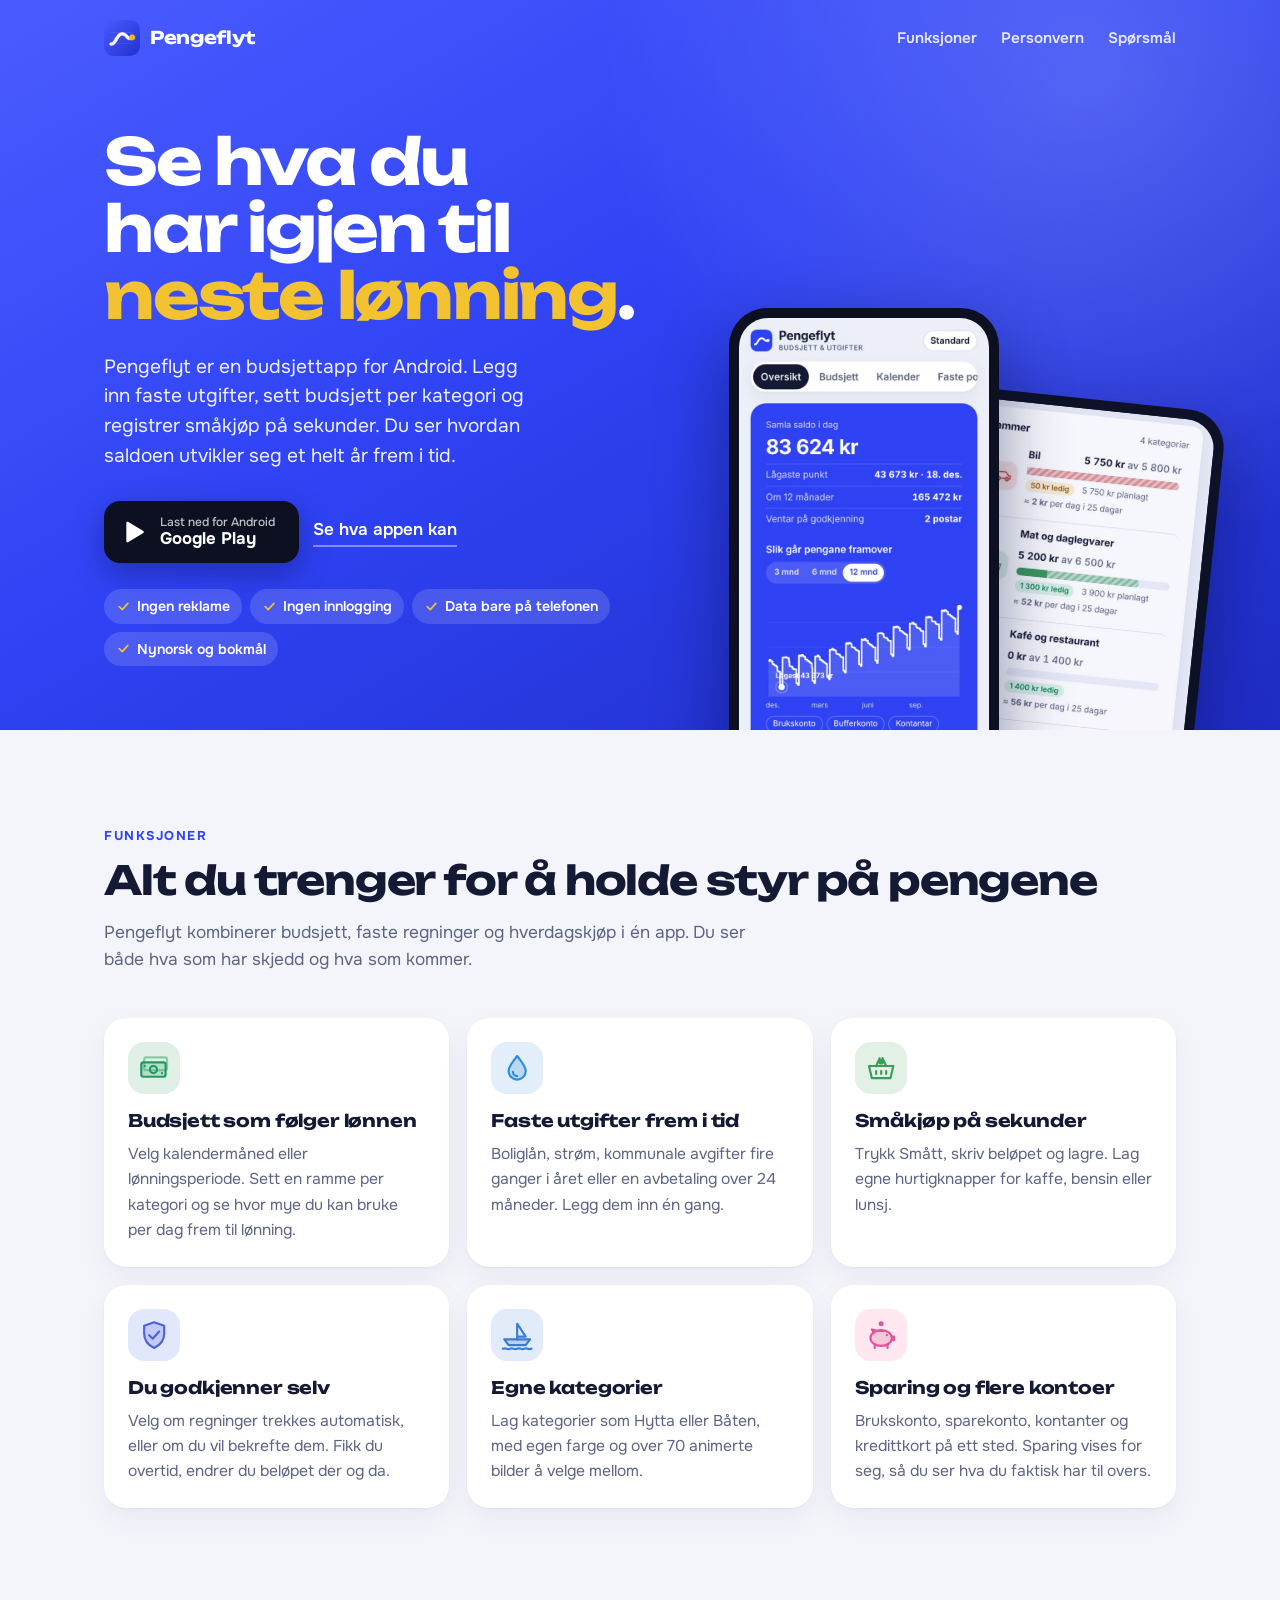
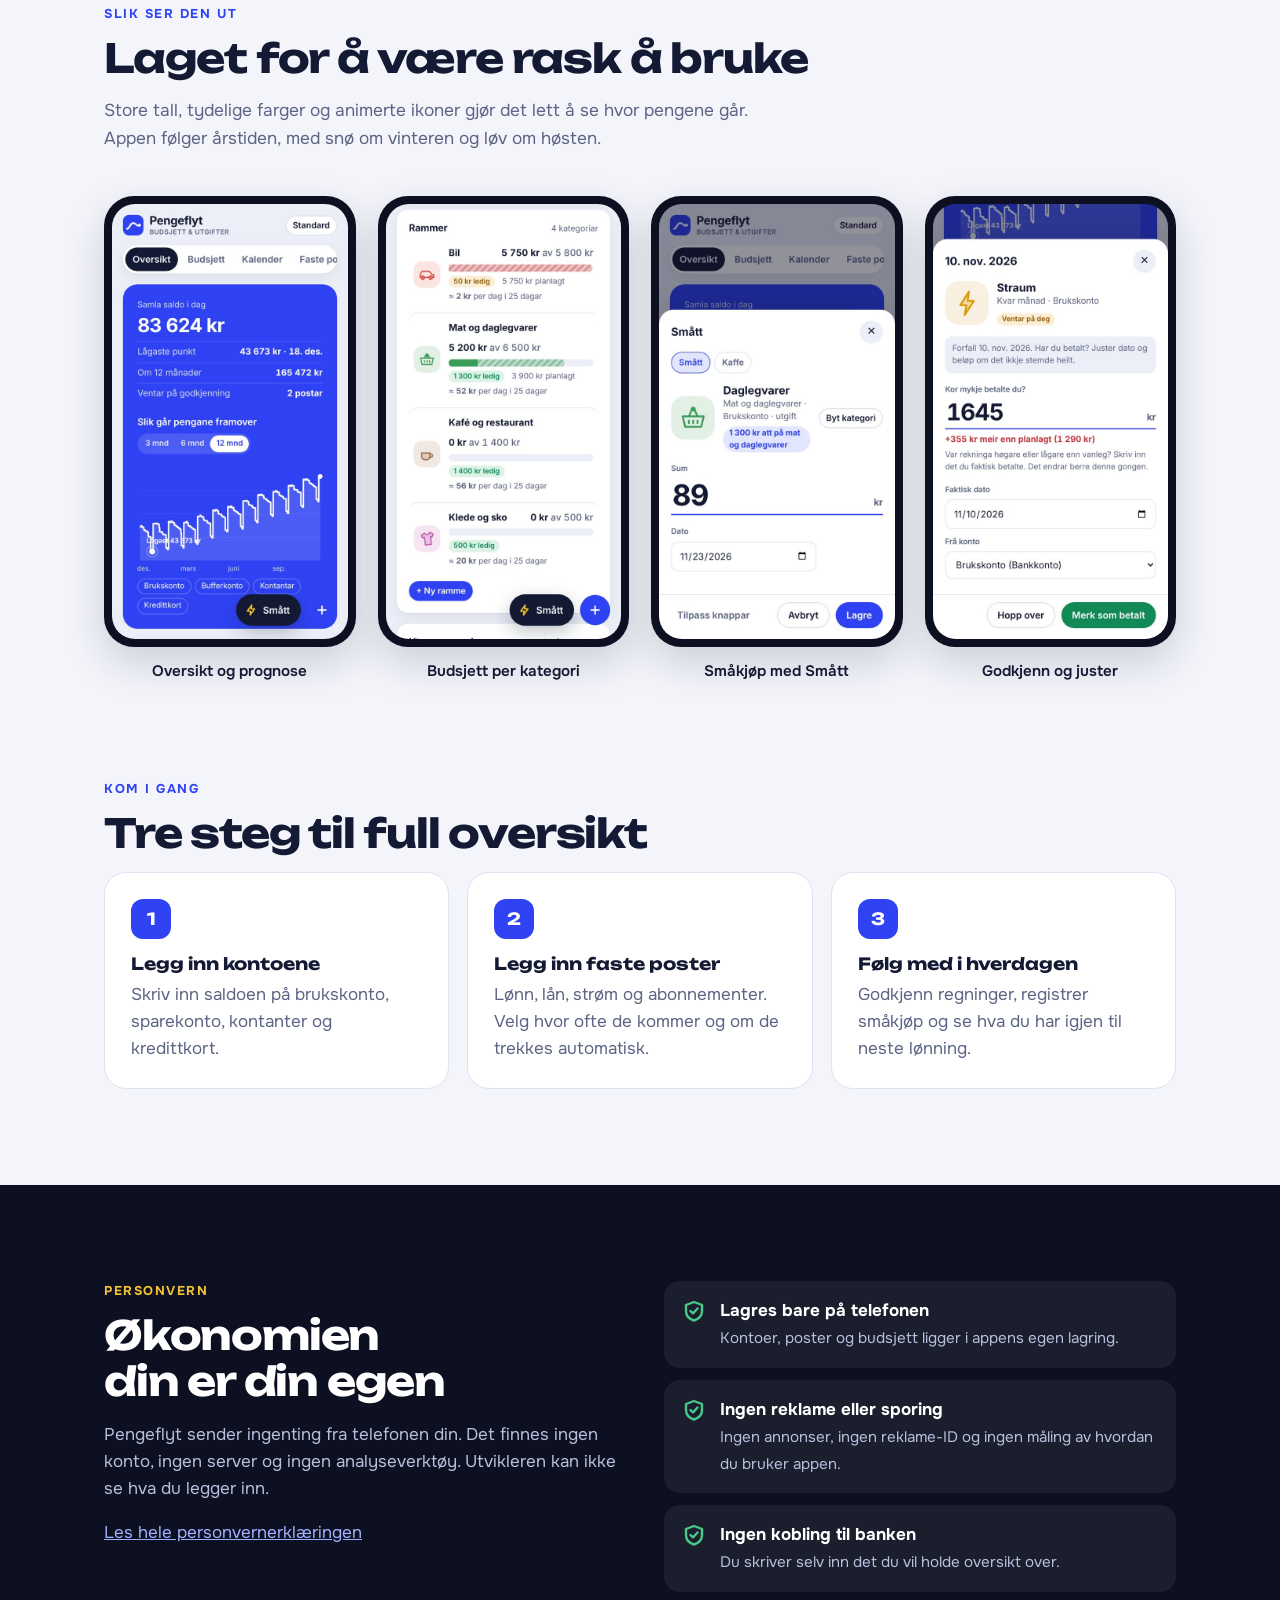
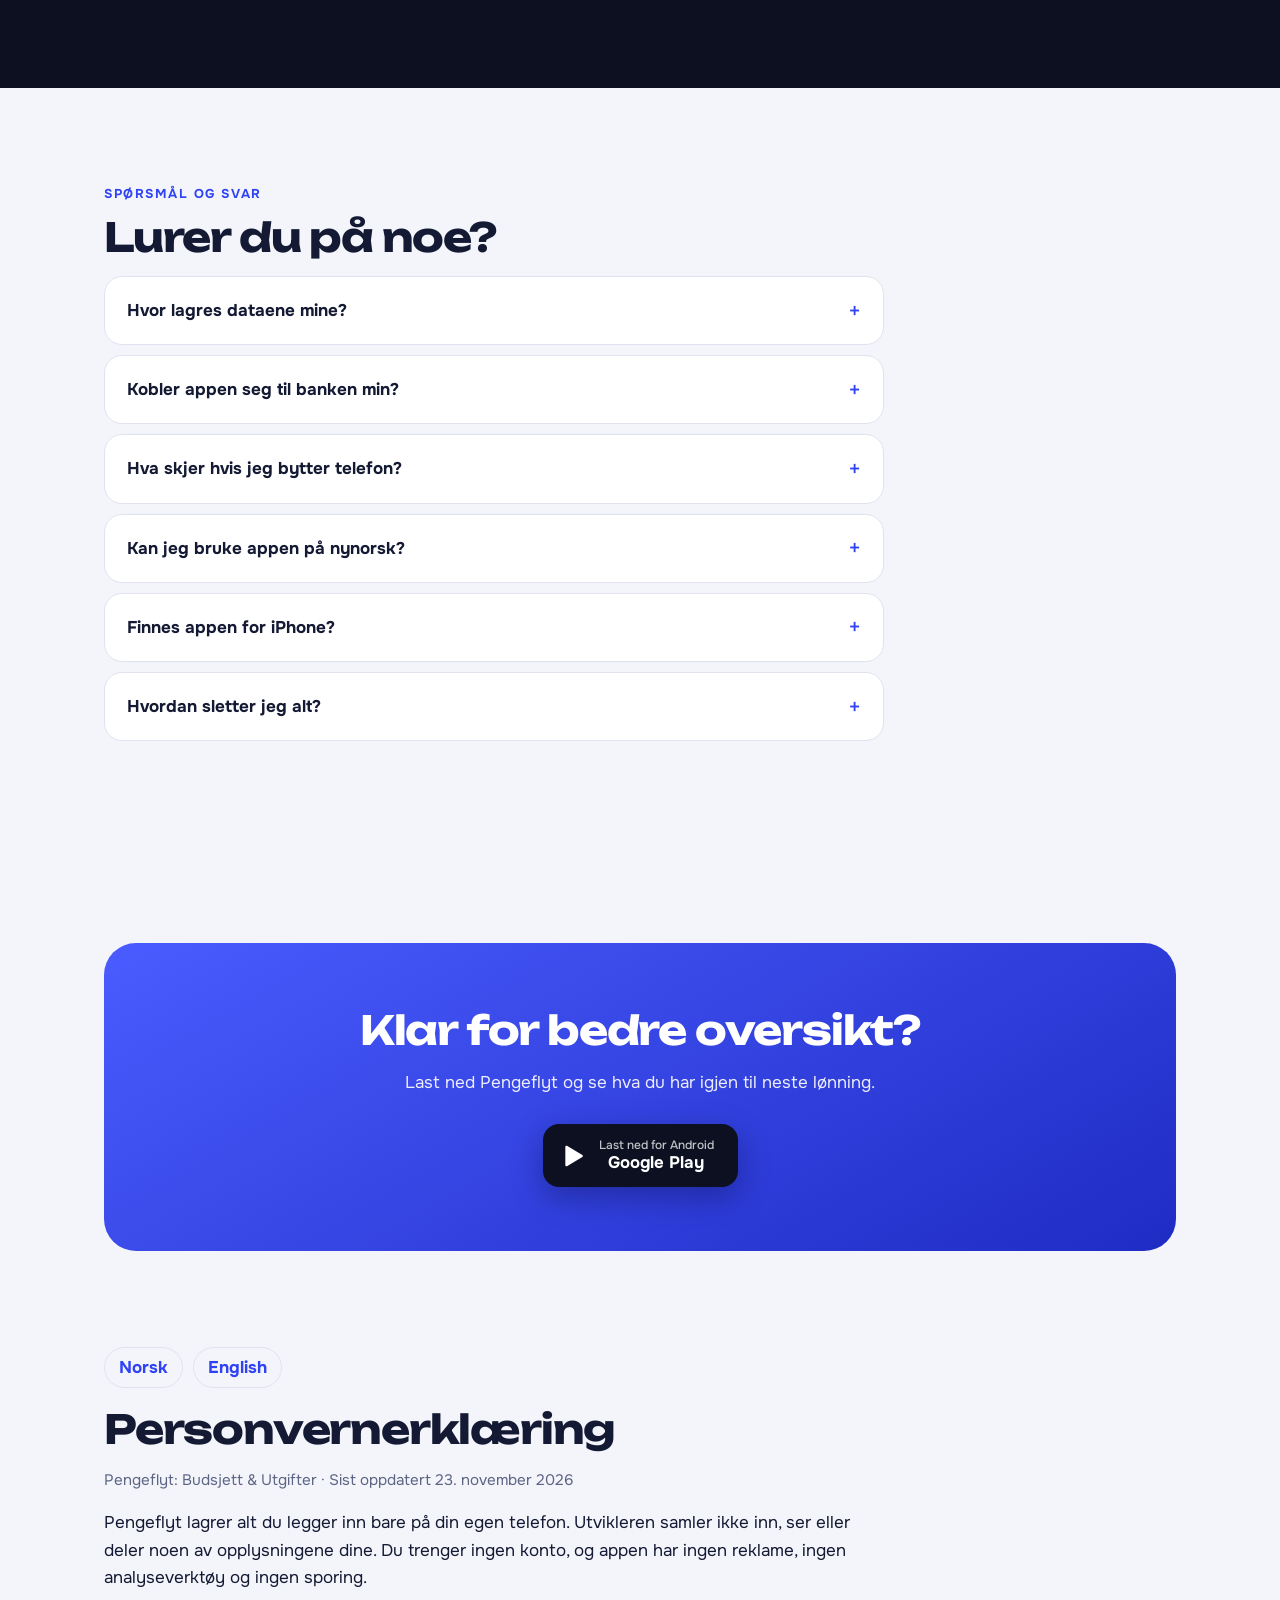
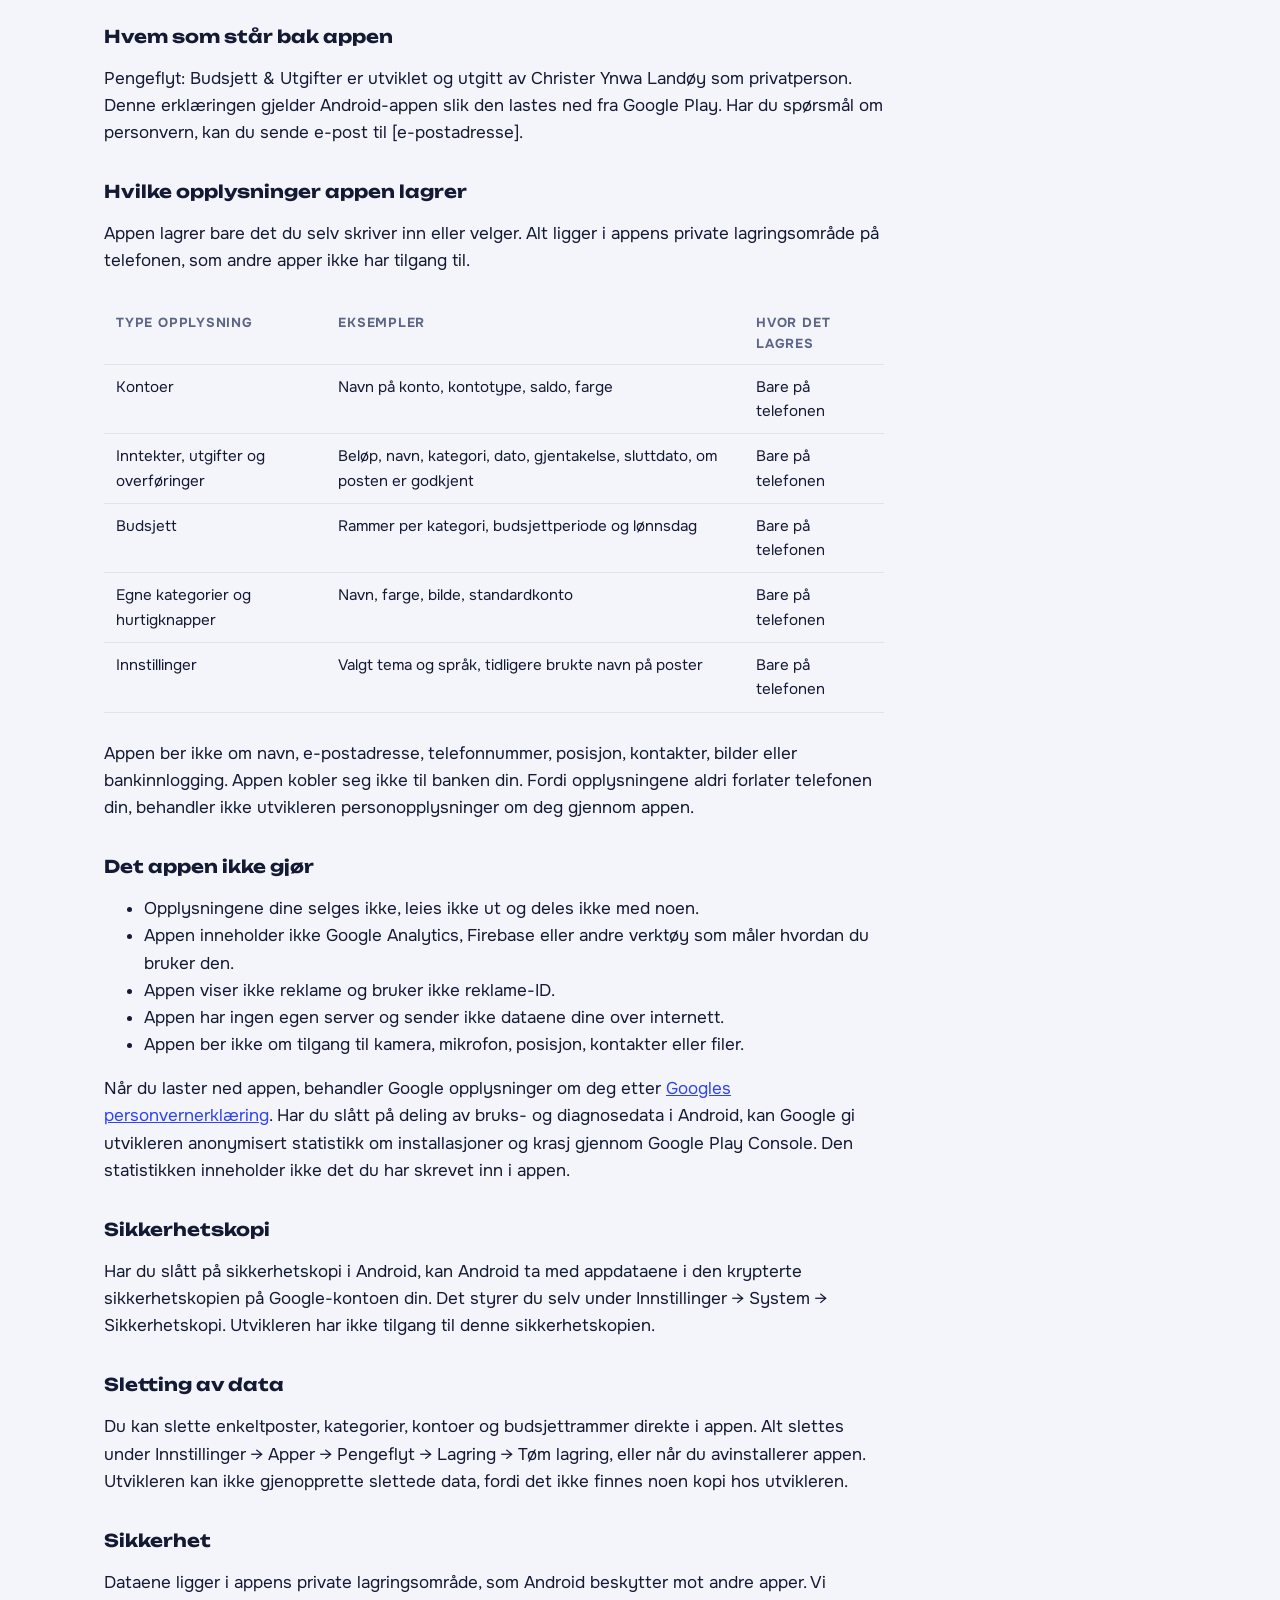
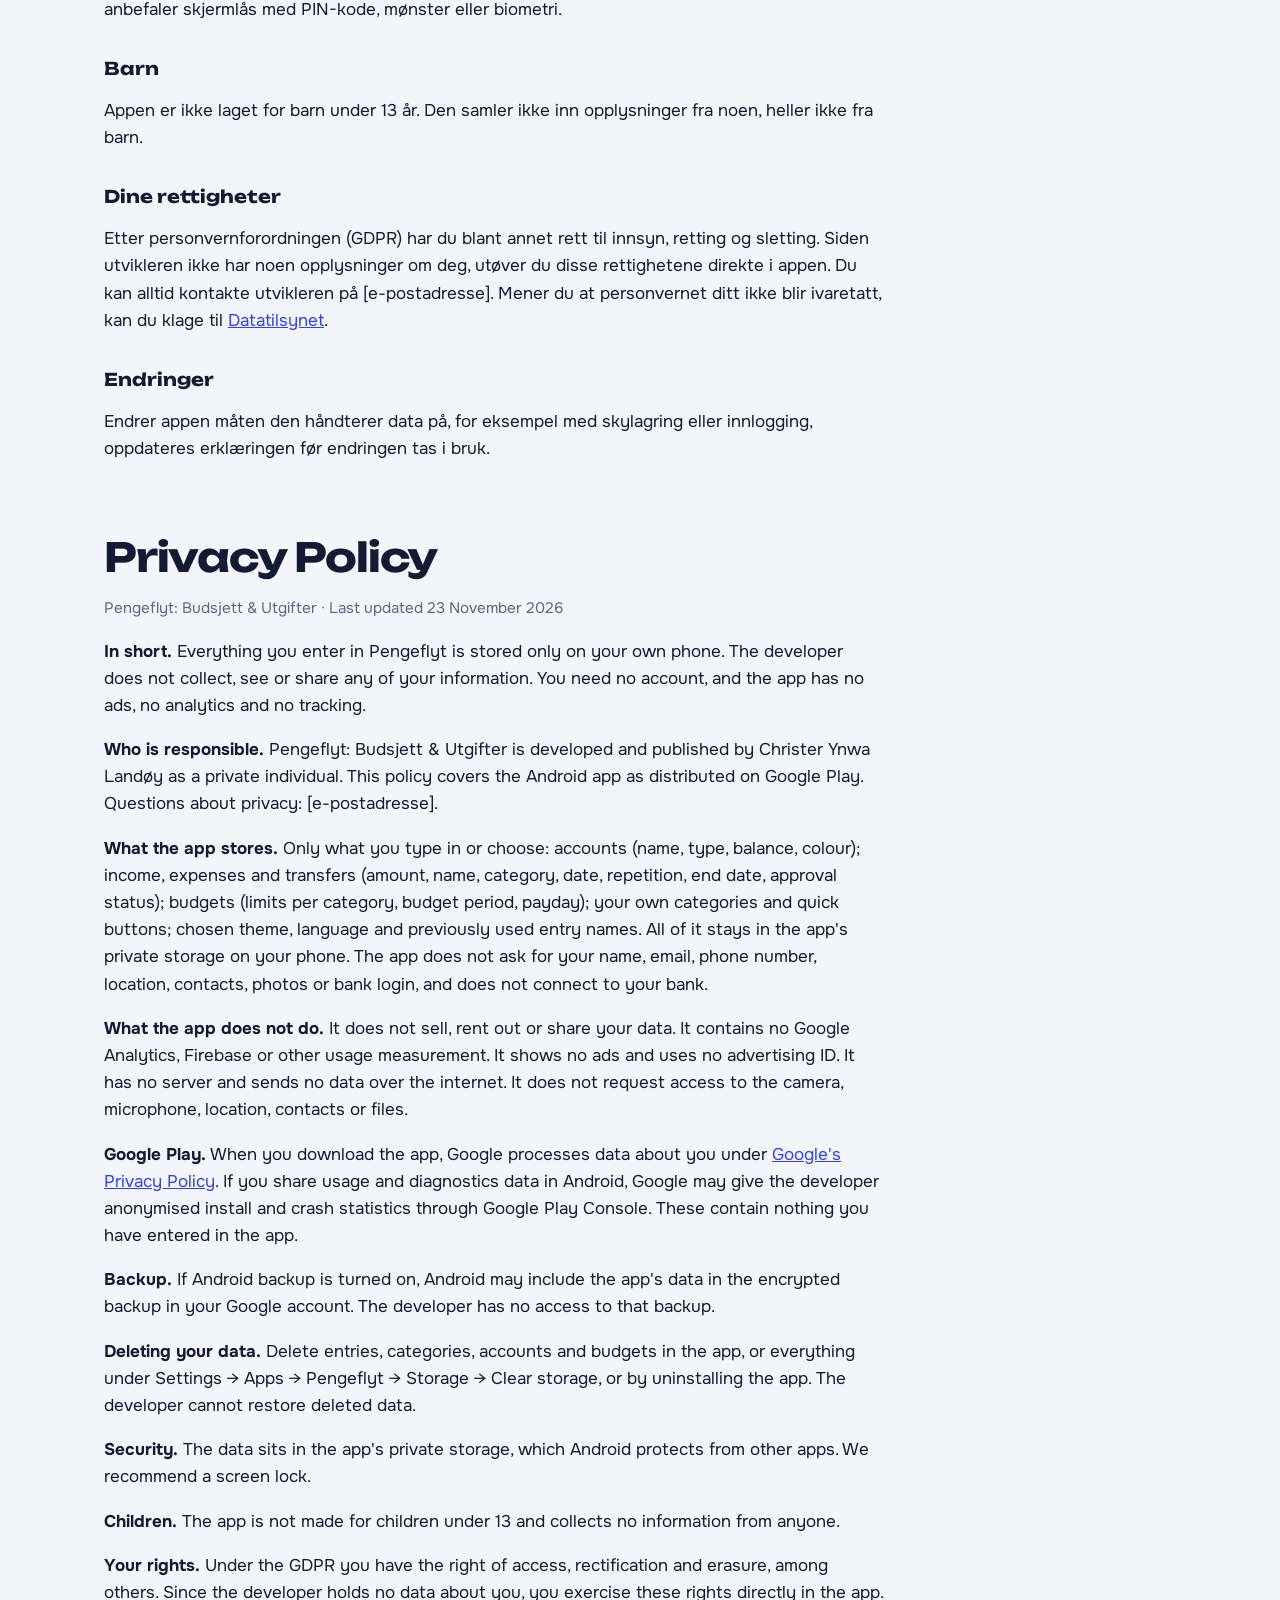
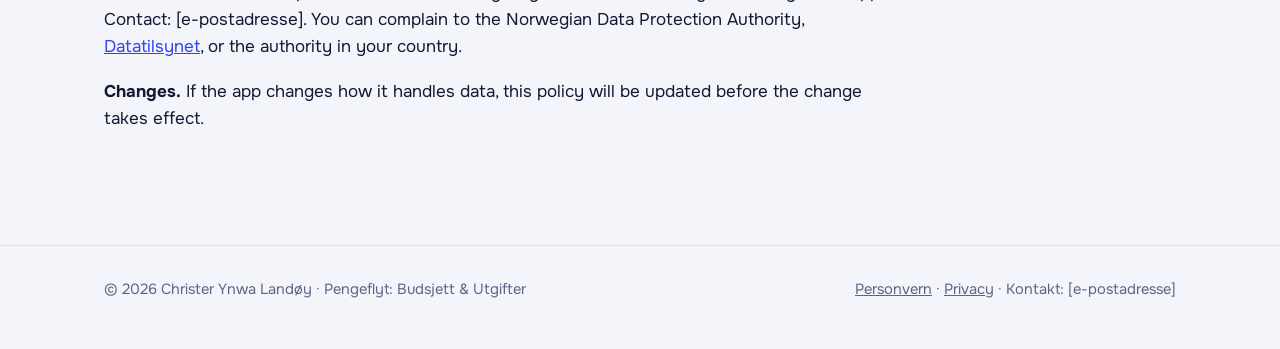
==== index.html @ 4cf16aef "Add files via upload" ====
<!DOCTYPE html>
<html lang="nb">
<head>
<meta charset="utf-8">
<meta name="viewport" content="width=device-width, initial-scale=1">
<title>Pengeflyt: Budsjett &amp; Utgifter</title>
<meta name="description" content="Pengeflyt er en budsjettapp for Android. Se hva du har igjen til neste lønning, sett budsjett per kategori og registrer småkjøp på sekunder. Alt lagres bare på telefonen din.">
<link rel="icon" href="[data-uri]">
<link rel="preconnect" href="https://fonts.googleapis.com">
<link rel="preconnect" href="https://fonts.gstatic.com" crossorigin>
<link href="https://fonts.googleapis.com/css2?family=Onest:wght@400;500;600;700&family=Unbounded:wght@600;700&display=swap" rel="stylesheet">
<style>
/* Pengeflyt-nettside: koboltblå hero med telefonen, deretter funksjoner, personvern og spørsmål. */
:root {
  --bg: #f4f5fb;
  --surface: #ffffff;
  --ink: #141a33;
  --muted: #5d6585;
  --line: #e0e3ef;
  --accent: #2f43f5;
  --accent-deep: #1f2cc4;
  --gold: #f2c230;
  --display: "Unbounded", "Arial Black", system-ui, sans-serif;
  --body: "Onest", "Segoe UI", system-ui, sans-serif;
}
@media (prefers-color-scheme: dark) {
  :root:not([data-theme="light"]) { color-scheme: dark; --bg: #0d1020; --surface: #171b2f; --ink: #e8eaf6; --muted: #9aa1c2; --line: #2a2f4a; --accent: #5566ff; }
}
:root[data-theme="dark"] { color-scheme: dark; --bg: #0d1020; --surface: #171b2f; --ink: #e8eaf6; --muted: #9aa1c2; --line: #2a2f4a; --accent: #5566ff; }

* { box-sizing: border-box; }
html { scroll-behavior: smooth; }
@media (prefers-reduced-motion: reduce) { html { scroll-behavior: auto; } }
body { margin: 0; background: var(--bg); color: var(--ink); font: 17px/1.6 var(--body); -webkit-font-smoothing: antialiased; }
a { color: var(--accent); }
a:focus-visible, button:focus-visible, summary:focus-visible { outline: 3px solid var(--gold); outline-offset: 3px; border-radius: 6px; }
.wrap { max-width: 1120px; margin: 0 auto; padding: 0 24px; }
h1, h2, h3 { text-wrap: balance; }
.num { font-variant-numeric: tabular-nums; }

/* Navigasjon */
.nav { position: absolute; inset: 0 0 auto 0; z-index: 5; }
.nav .wrap { display: flex; align-items: center; gap: 24px; height: 76px; }
.brand { display: flex; align-items: center; gap: 10px; color: #fff; text-decoration: none; font: 700 1.1rem/1 var(--display); letter-spacing: -.02em; margin-right: auto; }
.brand img { width: 36px; height: 36px; border-radius: 10px; }
.nav a.l { color: rgba(255,255,255,.85); text-decoration: none; font-weight: 600; font-size: .95rem; }
.nav a.l:hover { color: #fff; }
@media (max-width: 640px) { .nav a.l { display: none; } }

/* Hero */
.hero { position: relative; overflow: hidden; color: #fff; padding: 128px 0 0;
  background: radial-gradient(circle at 85% 10%, rgba(255,255,255,.18), transparent 38%), linear-gradient(150deg, #4a5cff 0%, #2f43f5 45%, #1f2cc4 100%); }
.hero .wrap { display: grid; grid-template-columns: minmax(0, 1.05fr) minmax(0, .95fr); gap: 48px; align-items: end; }
.hero h1 { font: 700 clamp(2.3rem, 5.2vw, 4rem)/1.05 var(--display); letter-spacing: -.035em; margin: 0 0 22px; }
.hero h1 em { font-style: normal; color: var(--gold); }
.hero .lead { font-size: 1.2rem; line-height: 1.55; max-width: 34ch; opacity: .92; margin: 0 0 30px; }
.cta { display: flex; gap: 14px; flex-wrap: wrap; align-items: center; margin-bottom: 26px; }
.play { display: inline-flex; align-items: center; gap: 12px; background: #0d1020; color: #fff; text-decoration: none; padding: 14px 24px 14px 18px; border-radius: 16px; font-weight: 700; box-shadow: 0 10px 30px rgba(5,10,60,.35); transition: transform .15s ease; }
.play:hover { transform: translateY(-2px); }
.play svg { width: 26px; height: 26px; }
.play small { display: block; font-weight: 500; font-size: .75rem; opacity: .75; line-height: 1.2; }
.play span { display: block; line-height: 1.2; font-size: 1.05rem; }
.ghost { color: #fff; font-weight: 600; text-decoration: none; border-bottom: 2px solid rgba(255,255,255,.4); padding-bottom: 2px; }
.ghost:hover { border-color: #fff; }
.chips { display: flex; flex-wrap: wrap; gap: 8px; padding-bottom: 64px; }
.chips span { display: inline-flex; align-items: center; gap: 6px; font-size: .88rem; font-weight: 600; background: rgba(255,255,255,.14); border-radius: 999px; padding: 6px 12px; }
.chips svg { width: 15px; height: 15px; color: var(--gold); }
.phones { position: relative; height: 560px; }
.phone { position: absolute; width: 270px; border-radius: 38px; background: #0d1020; padding: 10px; box-shadow: 0 30px 70px rgba(5,10,60,.45); }
.phone img { display: block; width: 100%; border-radius: 29px; }
.phone.a { left: 8%; bottom: -60px; z-index: 2; }
.phone.b { left: 50%; bottom: -150px; transform: rotate(6deg); opacity: .96; }
@media (max-width: 880px) {
  .hero .wrap { grid-template-columns: 1fr; gap: 8px; }
  .phones { height: 380px; }
  .chips { padding-bottom: 8px; }
  .phone { width: 220px; }
  .phone.a { left: 6%; } .phone.b { left: 46%; }
}
@media (max-width: 420px) { .phone.b { display: none; } .phone.a { left: 50%; transform: translateX(-50%); } }

/* Seksjoner */
section.s { padding: 96px 0; }
.kicker { font-size: .8rem; font-weight: 700; letter-spacing: .12em; text-transform: uppercase; color: var(--accent); margin: 0 0 10px; }
h2 { font: 700 clamp(1.7rem, 3.4vw, 2.5rem)/1.15 var(--display); letter-spacing: -.03em; margin: 0 0 16px; }
.intro { color: var(--muted); max-width: 60ch; margin: 0 0 44px; font-size: 1.08rem; }

.features { display: grid; grid-template-columns: repeat(3, minmax(0, 1fr)); gap: 18px; }
@media (max-width: 880px) { .features { grid-template-columns: repeat(2, minmax(0, 1fr)); } }
@media (max-width: 560px) { .features { grid-template-columns: 1fr; } }
.f { background: var(--surface); border-radius: 22px; padding: 24px; display: grid; gap: 10px; align-content: start; box-shadow: 0 1px 2px rgba(20,26,51,.05), 0 10px 30px rgba(20,26,51,.05); }
.f h3 { margin: 6px 0 0; font: 700 1.08rem/1.3 var(--display); letter-spacing: -.01em; }
.f p { margin: 0; color: var(--muted); font-size: .98rem; }

/* Skjermbilder */
.shots { display: grid; grid-template-columns: repeat(4, minmax(0, 1fr)); gap: 22px; }
@media (max-width: 880px) { .shots { grid-template-columns: repeat(2, minmax(0, 1fr)); } }
.shot { margin: 0; }
.shot .frame { background: #0d1020; border-radius: 30px; padding: 8px; box-shadow: 0 16px 40px rgba(20,26,51,.18); }
.shot img { display: block; width: 100%; border-radius: 23px; }
.shot figcaption { margin-top: 12px; font-weight: 600; font-size: .95rem; text-align: center; }

/* Steg */
.steps { display: grid; grid-template-columns: repeat(3, minmax(0, 1fr)); gap: 18px; counter-reset: s; }
@media (max-width: 760px) { .steps { grid-template-columns: 1fr; } }
.step { background: var(--surface); border-radius: 22px; padding: 26px; border: 1px solid var(--line); }
.step::before { counter-increment: s; content: counter(s); display: grid; place-items: center; width: 40px; height: 40px; border-radius: 12px; background: var(--accent); color: #fff; font: 700 1.05rem var(--display); margin-bottom: 14px; }
.step h3 { margin: 0 0 6px; font: 700 1.05rem/1.3 var(--display); }
.step p { margin: 0; color: var(--muted); }

/* Personvern */
.privacy { background: #0d1020; color: #e8eaf6; }
.privacy .grid { display: grid; grid-template-columns: minmax(0, 1fr) minmax(0, 1fr); gap: 48px; align-items: start; }
@media (max-width: 880px) { .privacy .grid { grid-template-columns: 1fr; } }
.privacy .kicker { color: var(--gold); }
.privacy p { color: #b8bedb; }
.promise { list-style: none; margin: 0; padding: 0; display: grid; gap: 12px; }
.promise li { display: flex; gap: 14px; align-items: flex-start; background: rgba(255,255,255,.06); border-radius: 16px; padding: 16px 18px; }
.promise svg { flex: none; width: 24px; height: 24px; color: #46c98a; margin-top: 2px; }
.promise b { display: block; color: #fff; }
.promise span { color: #b8bedb; font-size: .95rem; }
.privacy a { color: #9fb0ff; }

/* Spørsmål */
.wrap.faq, .wrap.policy { max-width: 1120px; }
.faq > *, .policy > * { max-width: 780px; }
details.q { background: var(--surface); border-radius: 18px; margin-bottom: 10px; border: 1px solid var(--line); }
details.q summary { cursor: pointer; list-style: none; padding: 20px 56px 20px 22px; font-weight: 700; position: relative; }
details.q summary::-webkit-details-marker { display: none; }
details.q summary::after { content: "+"; position: absolute; right: 22px; top: 50%; transform: translateY(-50%); font-size: 1.5rem; font-weight: 400; color: var(--accent); }
details.q[open] summary::after { content: "−"; }
details.q p { margin: 0; padding: 0 22px 20px; color: var(--muted); }

/* Avsluttende CTA */
.final { text-align: center; padding: 96px 0; }
.final .box { background: linear-gradient(150deg, #4a5cff, #1f2cc4); color: #fff; border-radius: 32px; padding: 64px 24px; position: relative; overflow: hidden; }
.final h2 { color: #fff; }
.final p { opacity: .9; margin: 0 auto 28px; max-width: 46ch; }
.final .cta { justify-content: center; margin: 0; }

/* Personvernerklæring */

.policy h2 { margin-top: 0; }
.policy h3 { font: 700 1.1rem/1.3 var(--display); margin: 34px 0 8px; }
.policy p, .policy li { color: var(--ink); }
.policy .meta { color: var(--muted); font-size: .95rem; }
.policy table { width: 100%; border-collapse: collapse; font-size: .95rem; margin: 10px 0; }
.policy th, .policy td { text-align: left; padding: 10px 12px; border-bottom: 1px solid var(--line); vertical-align: top; }
.policy th { font-size: .82rem; text-transform: uppercase; letter-spacing: .06em; color: var(--muted); }
.tablewrap { overflow-x: auto; }
.langlinks { display: flex; gap: 10px; margin-bottom: 18px; }
.langlinks a { font-weight: 700; text-decoration: none; padding: 6px 14px; border-radius: 999px; border: 1.5px solid var(--line); }

footer { border-top: 1px solid var(--line); padding: 32px 0 48px; color: var(--muted); font-size: .92rem; }
footer .wrap { display: flex; gap: 20px; flex-wrap: wrap; justify-content: space-between; }
footer a { color: var(--muted); }

/* Animerte ikoner fra appen */
.ic { --s: 52px; width: var(--s); height: var(--s); flex: none; border-radius: 16px; display: grid; place-items: center;
  background: color-mix(in oklab, var(--cat) 15%, var(--surface)); color: var(--cat); --play: running; }
.ic svg { width: 66%; height: 66%; overflow: visible; }
.ic [class^="a-"], .ic [class*=" a-"] { transform-box: fill-box; transform-origin: center; }
.ic * { animation-play-state: var(--play) !important; }
.a-smoke { animation: smoke 2.2s ease-out infinite; opacity: 0; }
.a-smoke.d2 { animation-delay: 1.1s; }
@keyframes smoke { 0% { transform: translate(0, 2px) scale(.5); opacity: 0; } 25% { opacity: .9; } 100% { transform: translate(3px, -7px) scale(1.5); opacity: 0; } }
.a-flick { animation: flick 1.8s steps(1) infinite; }
@keyframes flick { 0%, 100% { opacity: 1; } 8% { opacity: .3; } 12% { opacity: 1; } 18% { opacity: .5; } 22% { opacity: 1; } }
.a-squish { transform-origin: 50% 100% !important; animation: squish 1.6s ease-in-out infinite; }
@keyframes squish { 0%, 100% { transform: scale(1, 1); } 40% { transform: scale(1.08, .9); } 60% { transform: scale(.95, 1.06); } }
.a-bounce { animation: bounce 1s cubic-bezier(.3, 0, .5, 1) infinite alternate; }
@keyframes bounce { to { transform: translateY(-6px); } }
.a-spin { animation: spin 1s linear infinite; }
@keyframes spin { to { transform: rotate(360deg); } }
.a-bob { animation: bob .5s ease-in-out infinite alternate; }
@keyframes bob { to { transform: translateY(-2px); } }
.a-draw { stroke-dasharray: 1; animation: draw 2s ease-in-out infinite; }
@keyframes draw { 0%, 50% { stroke-dashoffset: 0; } 70% { stroke-dashoffset: 1; } 100% { stroke-dashoffset: 0; } }
.a-pulse { animation: pulse 1.2s ease-in-out infinite; }
@keyframes pulse { 50% { transform: scale(1.22); } }
.a-w1, .a-w2, .a-w3 { animation: wave 1.6s ease-in-out infinite; }
.a-w2 { animation-delay: .2s; } .a-w3 { animation-delay: .4s; }
@keyframes wave { 0%, 100% { opacity: 1; } 50% { opacity: .2; } }
.a-beat { animation: beat 1.1s ease-in-out infinite; }
@keyframes beat { 0%, 50%, 100% { transform: scale(1); } 15% { transform: scale(1.14); } 30% { transform: scale(1.05); } }
.a-float { animation: float 2.4s ease-in-out infinite; }
@keyframes float { 0%, 100% { transform: translateY(1px) rotate(-4deg); } 50% { transform: translateY(-4px) rotate(4deg); } }
.a-wiggle { animation: wiggle 1s ease-in-out infinite; }
@keyframes wiggle { 0%, 100% { transform: rotate(-8deg); } 50% { transform: rotate(8deg); } }
.a-sway { transform-origin: 50% 0 !important; animation: sway 1.6s ease-in-out infinite; }
@keyframes sway { 0%, 100% { transform: rotate(-7deg); } 50% { transform: rotate(7deg); } }
.a-lift { animation: lift .9s ease-in-out infinite alternate; }
@keyframes lift { to { transform: translateY(-6px); } }
.a-fly { animation: fly 1.8s ease-in-out infinite; }
@keyframes fly { 0%, 100% { transform: translate(-2px, 2px); } 50% { transform: translate(3px, -3px) rotate(-4deg); } }
.a-steam { animation: steam 1.8s ease-out infinite; opacity: 0; }
.a-steam.d2 { animation-delay: .5s; } .a-steam.d3 { animation-delay: 1s; }
@keyframes steam { 0% { transform: translateY(3px); opacity: 0; } 30% { opacity: 1; } 100% { transform: translateY(-5px); opacity: 0; } }
.a-hop { animation: hop 1.4s ease-in-out infinite; }
@keyframes hop { 0%, 60%, 100% { transform: translateY(0) rotate(0); } 30% { transform: translateY(-6px) rotate(-6deg); } }
.a-slide { animation: slide 1.6s ease-in-out infinite; }
@keyframes slide { 0%, 100% { transform: translateX(-3px) rotate(-3deg); } 50% { transform: translateX(3px) rotate(3deg); } }
.a-tassel { transform-origin: 50% 0 !important; animation: sway 1.2s ease-in-out infinite; }
.a-dot { animation: dot 1.1s ease-in-out infinite; }
.a-dot.d2 { animation-delay: .15s; } .a-dot.d3 { animation-delay: .3s; }
@keyframes dot { 0%, 60%, 100% { transform: translateY(0); } 30% { transform: translateY(-6px); } }
.a-flutter { animation: flutter 1.3s ease-in-out infinite; }
@keyframes flutter { 0%, 100% { transform: rotate(-3deg) translateY(0); } 50% { transform: rotate(4deg) translateY(-3px); } }
.a-spark { animation: spark 2s ease-in-out infinite; }
@keyframes spark { 0%, 100% { transform: scale(1) rotate(0); } 50% { transform: scale(1.12) rotate(18deg); } }
.a-tw { animation: tw 1.4s ease-in-out infinite; }
.a-tw.d2 { animation-delay: .7s; }
@keyframes tw { 0%, 100% { opacity: 0; transform: scale(.4); } 50% { opacity: 1; transform: scale(1); } }
.a-swing { transform-origin: 85% 15% !important; animation: swing 1.6s ease-in-out infinite; }
@keyframes swing { 0%, 100% { transform: rotate(-9deg); } 50% { transform: rotate(9deg); } }
.a-grow { transform-origin: 50% 100% !important; animation: grow 1.8s ease-in-out infinite; }
@keyframes grow { 0%, 100% { transform: scaleY(.82); } 50% { transform: scaleY(1.06); } }
.a-print { stroke-dasharray: 1; animation: draw 2.2s ease-in-out infinite; }
.a-coin { animation: coin 1.8s ease-in-out infinite; }
@keyframes coin { 0%, 100% { transform: scaleX(1); } 50% { transform: scaleX(.15); } }
.a-drop { animation: drop 1.5s ease-in infinite; }
@keyframes drop { 0% { transform: translateY(-4px); opacity: 0; } 20% { opacity: 1; } 75% { transform: translateY(10px); opacity: 1; } 90%, 100% { transform: translateY(11px); opacity: 0; } }
.a-r { animation: rr 1.2s ease-in-out infinite alternate; }
.a-l { animation: ll 1.2s ease-in-out infinite alternate; }
@keyframes rr { to { transform: translateX(4px); } }
@keyframes ll { to { transform: translateX(-4px); } }
@keyframes grow-x { from { transform: scaleX(0); } }
@keyframes fade { from { opacity: 0; } }
@keyframes up { from { transform: translateY(24px); opacity: 0; } }
@keyframes pop { from { transform: scale(.8); opacity: 0; } }
.a-spin.slow { animation-duration: 8s; }
.a-hammer { transform-origin: 15% 85% !important; animation: hammer 1s ease-in-out infinite; }
@keyframes hammer { 0%, 100% { transform: rotate(-18deg); } 45% { transform: rotate(10deg); } 55% { transform: rotate(6deg); } }
@media (prefers-reduced-motion: reduce) { .ic * { animation: none !important; opacity: 1 !important; } .play { transition: none; } }
</style>
</head>
<body>
<header class="nav">
  <div class="wrap">
    <a class="brand" href="#top"><img src="[data-uri]" alt="">Pengeflyt</a>
    <a class="l" href="#funksjoner">Funksjoner</a>
    <a class="l" href="#personvern-kort">Personvern</a>
    <a class="l" href="#sporsmal">Spørsmål</a>
  </div>
</header>

<main id="top">
  <section class="hero">
    <div class="wrap">
      <div>
        <h1>Se hva du har igjen til <em>neste lønning</em>.</h1>
        <p class="lead">Pengeflyt er en budsjettapp for Android. Legg inn faste utgifter, sett budsjett per kategori og registrer småkjøp på sekunder. Du ser hvordan saldoen utvikler seg et helt år frem i tid.</p>
        <div class="cta">
          <a class="play" href="https://play.google.com/store/apps/details?id=no.landoy.pengeflyt" rel="noopener">
            <svg viewBox="0 0 24 24" fill="currentColor" aria-hidden="true"><path d="M4 3.5v17a1 1 0 0 0 1.5.86l14.2-8.5a1 1 0 0 0 0-1.72L5.5 2.64A1 1 0 0 0 4 3.5z"/></svg>
            <span><small>Last ned for Android</small>Google Play</span>
          </a>
          <a class="ghost" href="#funksjoner">Se hva appen kan</a>
        </div>
        <div class="chips">
          <span><svg viewBox="0 0 24 24" fill="none" stroke="currentColor" stroke-width="2.6" stroke-linecap="round" stroke-linejoin="round"><path d="M5 12l5 5 9-10"/></svg>Ingen reklame</span>
          <span><svg viewBox="0 0 24 24" fill="none" stroke="currentColor" stroke-width="2.6" stroke-linecap="round" stroke-linejoin="round"><path d="M5 12l5 5 9-10"/></svg>Ingen innlogging</span>
          <span><svg viewBox="0 0 24 24" fill="none" stroke="currentColor" stroke-width="2.6" stroke-linecap="round" stroke-linejoin="round"><path d="M5 12l5 5 9-10"/></svg>Data bare på telefonen</span>
          <span><svg viewBox="0 0 24 24" fill="none" stroke="currentColor" stroke-width="2.6" stroke-linecap="round" stroke-linejoin="round"><path d="M5 12l5 5 9-10"/></svg>Nynorsk og bokmål</span>
        </div>
      </div>
      <div class="phones" aria-hidden="true">
        <div class="phone b"><img src="[data-uri]" alt=""></div>
        <div class="phone a"><img src="[data-uri]" alt=""></div>
      </div>
    </div>
  </section>

  <section class="s" id="funksjoner">
    <div class="wrap">
      <p class="kicker">Funksjoner</p>
      <h2>Alt du trenger for å holde styr på pengene</h2>
      <p class="intro">Pengeflyt kombinerer budsjett, faste regninger og hverdagskjøp i én app. Du ser både hva som har skjedd og hva som kommer.</p>
      <div class="features">
        <article class="f"><span class="ic" data-cat="lon"></span><h3>Budsjett som følger lønnen</h3><p>Velg kalendermåned eller lønningsperiode. Sett en ramme per kategori og se hvor mye du kan bruke per dag frem til lønning.</p></article>
        <article class="f"><span class="ic" data-cat="kommunalt"></span><h3>Faste utgifter frem i tid</h3><p>Boliglån, strøm, kommunale avgifter fire ganger i året eller en avbetaling over 24 måneder. Legg dem inn én gang.</p></article>
        <article class="f"><span class="ic" data-cat="mat"></span><h3>Småkjøp på sekunder</h3><p>Trykk Smått, skriv beløpet og lagre. Lag egne hurtigknapper for kaffe, bensin eller lunsj.</p></article>
        <article class="f"><span class="ic" data-cat="forsikring"></span><h3>Du godkjenner selv</h3><p>Velg om regninger trekkes automatisk, eller om du vil bekrefte dem. Fikk du overtid, endrer du beløpet der og da.</p></article>
        <article class="f"><span class="ic" data-cat="g_bat"></span><h3>Egne kategorier</h3><p>Lag kategorier som Hytta eller Båten, med egen farge og over 70 animerte bilder å velge mellom.</p></article>
        <article class="f"><span class="ic" data-cat="sparing"></span><h3>Sparing og flere kontoer</h3><p>Brukskonto, sparekonto, kontanter og kredittkort på ett sted. Sparing vises for seg, så du ser hva du faktisk har til overs.</p></article>
      </div>
    </div>
  </section>

  <section class="s" style="padding-top:0">
    <div class="wrap">
      <p class="kicker">Slik ser den ut</p>
      <h2>Laget for å være rask å bruke</h2>
      <p class="intro">Store tall, tydelige farger og animerte ikoner gjør det lett å se hvor pengene går. Appen følger årstiden, med snø om vinteren og løv om høsten.</p>
      <div class="shots">
        <figure class="shot"><div class="frame"><img src="[data-uri]" alt="Oversikten med samlet saldo og prognose for de neste tolv månedene" loading="lazy"></div><figcaption>Oversikt og prognose</figcaption></figure>
        <figure class="shot"><div class="frame"><img src="[data-uri]" alt="Budsjettrammer per kategori med brukt, planlagt og ledig beløp" loading="lazy"></div><figcaption>Budsjett per kategori</figcaption></figure>
        <figure class="shot"><div class="frame"><img src="[data-uri]" alt="Smått-vinduet der du skriver inn beløpet for et småkjøp" loading="lazy"></div><figcaption>Småkjøp med Smått</figcaption></figure>
        <figure class="shot"><div class="frame"><img src="[data-uri]" alt="Godkjenning av en regning med endret beløp" loading="lazy"></div><figcaption>Godkjenn og juster</figcaption></figure>
      </div>
    </div>
  </section>

  <section class="s" style="padding-top:0">
    <div class="wrap">
      <p class="kicker">Kom i gang</p>
      <h2>Tre steg til full oversikt</h2>
      <div class="steps">
        <div class="step"><h3>Legg inn kontoene</h3><p>Skriv inn saldoen på brukskonto, sparekonto, kontanter og kredittkort.</p></div>
        <div class="step"><h3>Legg inn faste poster</h3><p>Lønn, lån, strøm og abonnementer. Velg hvor ofte de kommer og om de trekkes automatisk.</p></div>
        <div class="step"><h3>Følg med i hverdagen</h3><p>Godkjenn regninger, registrer småkjøp og se hva du har igjen til neste lønning.</p></div>
      </div>
    </div>
  </section>

  <section class="s privacy" id="personvern-kort">
    <div class="wrap grid">
      <div>
        <p class="kicker">Personvern</p>
        <h2 style="color:#fff">Økonomien din er din egen</h2>
        <p>Pengeflyt sender ingenting fra telefonen din. Det finnes ingen konto, ingen server og ingen analyseverktøy. Utvikleren kan ikke se hva du legger inn.</p>
        <p><a href="#personvern">Les hele personvernerklæringen</a></p>
      </div>
      <ul class="promise">
        <li><svg viewBox="0 0 24 24" fill="none" stroke="currentColor" stroke-width="2.4" stroke-linecap="round" stroke-linejoin="round"><path d="M12 3 20 6v6c0 5-3.5 8-8 9.5C7.5 20 4 17 4 12V6z"/><path d="M8.5 12l2.5 2.5 4.5-5"/></svg><div><b>Lagres bare på telefonen</b><span>Kontoer, poster og budsjett ligger i appens egen lagring.</span></div></li>
        <li><svg viewBox="0 0 24 24" fill="none" stroke="currentColor" stroke-width="2.4" stroke-linecap="round" stroke-linejoin="round"><path d="M12 3 20 6v6c0 5-3.5 8-8 9.5C7.5 20 4 17 4 12V6z"/><path d="M8.5 12l2.5 2.5 4.5-5"/></svg><div><b>Ingen reklame eller sporing</b><span>Ingen annonser, ingen reklame-ID og ingen måling av hvordan du bruker appen.</span></div></li>
        <li><svg viewBox="0 0 24 24" fill="none" stroke="currentColor" stroke-width="2.4" stroke-linecap="round" stroke-linejoin="round"><path d="M12 3 20 6v6c0 5-3.5 8-8 9.5C7.5 20 4 17 4 12V6z"/><path d="M8.5 12l2.5 2.5 4.5-5"/></svg><div><b>Ingen kobling til banken</b><span>Du skriver selv inn det du vil holde oversikt over.</span></div></li>
      </ul>
    </div>
  </section>

  <section class="s" id="sporsmal">
    <div class="wrap faq">
      <p class="kicker">Spørsmål og svar</p>
      <h2>Lurer du på noe?</h2>
      <details class="q"><summary>Hvor lagres dataene mine?</summary><p>Bare på telefonen din, i appens private lagring. Ingenting sendes til utvikleren eller andre.</p></details>
      <details class="q"><summary>Kobler appen seg til banken min?</summary><p>Nei. Du legger selv inn kontoer, saldo og poster. Det gir deg full kontroll og betyr at du aldri trenger å logge inn med BankID.</p></details>
      <details class="q"><summary>Hva skjer hvis jeg bytter telefon?</summary><p>Har du sikkerhetskopi slått på i Android, kan appdataene følge med til den nye telefonen via Google-kontoen din. Sikkerhetskopien er kryptert, og utvikleren har ikke tilgang til den.</p></details>
      <details class="q"><summary>Kan jeg bruke appen på nynorsk?</summary><p>Ja. Du bytter mellom nynorsk og bokmål med NN/NB-bryteren øverst i appen.</p></details>
      <details class="q"><summary>Finnes appen for iPhone?</summary><p>Ikke ennå. Pengeflyt er foreløpig bare tilgjengelig for Android via Google Play.</p></details>
      <details class="q"><summary>Hvordan sletter jeg alt?</summary><p>Slett appdataene under Innstillinger → Apper → Pengeflyt → Lagring, eller avinstaller appen. Da er alt borte.</p></details>
    </div>
  </section>

  <section class="final">
    <div class="wrap">
      <div class="box">
        <h2>Klar for bedre oversikt?</h2>
        <p>Last ned Pengeflyt og se hva du har igjen til neste lønning.</p>
        <div class="cta">
          <a class="play" href="https://play.google.com/store/apps/details?id=no.landoy.pengeflyt" rel="noopener">
            <svg viewBox="0 0 24 24" fill="currentColor" aria-hidden="true"><path d="M4 3.5v17a1 1 0 0 0 1.5.86l14.2-8.5a1 1 0 0 0 0-1.72L5.5 2.64A1 1 0 0 0 4 3.5z"/></svg>
            <span><small>Last ned for Android</small>Google Play</span>
          </a>
        </div>
      </div>
    </div>
  </section>

  <section class="s" id="personvern" style="padding-top:0">
    <div class="wrap policy">
      <div class="langlinks"><a href="#personvern">Norsk</a><a href="#privacy">English</a></div>
      <h2>Personvernerklæring</h2>
      <p class="meta">Pengeflyt: Budsjett &amp; Utgifter · Sist oppdatert 23. november 2026</p>
      <p>Pengeflyt lagrer alt du legger inn bare på din egen telefon. Utvikleren samler ikke inn, ser eller deler noen av opplysningene dine. Du trenger ingen konto, og appen har ingen reklame, ingen analyseverktøy og ingen sporing.</p>
      <h3>Hvem som står bak appen</h3>
      <p>Pengeflyt: Budsjett &amp; Utgifter er utviklet og utgitt av Christer Ynwa Landøy som privatperson. Denne erklæringen gjelder Android-appen slik den lastes ned fra Google Play. Har du spørsmål om personvern, kan du sende e-post til [e-postadresse].</p>
      <h3>Hvilke opplysninger appen lagrer</h3>
      <p>Appen lagrer bare det du selv skriver inn eller velger. Alt ligger i appens private lagringsområde på telefonen, som andre apper ikke har tilgang til.</p>
      <div class="tablewrap"><table>
        <thead><tr><th>Type opplysning</th><th>Eksempler</th><th>Hvor det lagres</th></tr></thead>
        <tbody>
          <tr><td>Kontoer</td><td>Navn på konto, kontotype, saldo, farge</td><td>Bare på telefonen</td></tr>
          <tr><td>Inntekter, utgifter og overføringer</td><td>Beløp, navn, kategori, dato, gjentakelse, sluttdato, om posten er godkjent</td><td>Bare på telefonen</td></tr>
          <tr><td>Budsjett</td><td>Rammer per kategori, budsjettperiode og lønnsdag</td><td>Bare på telefonen</td></tr>
          <tr><td>Egne kategorier og hurtigknapper</td><td>Navn, farge, bilde, standardkonto</td><td>Bare på telefonen</td></tr>
          <tr><td>Innstillinger</td><td>Valgt tema og språk, tidligere brukte navn på poster</td><td>Bare på telefonen</td></tr>
        </tbody>
      </table></div>
      <p>Appen ber ikke om navn, e-postadresse, telefonnummer, posisjon, kontakter, bilder eller bankinnlogging. Appen kobler seg ikke til banken din. Fordi opplysningene aldri forlater telefonen din, behandler ikke utvikleren personopplysninger om deg gjennom appen.</p>
      <h3>Det appen ikke gjør</h3>
      <ul>
        <li>Opplysningene dine selges ikke, leies ikke ut og deles ikke med noen.</li>
        <li>Appen inneholder ikke Google Analytics, Firebase eller andre verktøy som måler hvordan du bruker den.</li>
        <li>Appen viser ikke reklame og bruker ikke reklame-ID.</li>
        <li>Appen har ingen egen server og sender ikke dataene dine over internett.</li>
        <li>Appen ber ikke om tilgang til kamera, mikrofon, posisjon, kontakter eller filer.</li>
      </ul>
      <p>Når du laster ned appen, behandler Google opplysninger om deg etter <a href="https://policies.google.com/privacy" rel="noopener">Googles personvernerklæring</a>. Har du slått på deling av bruks- og diagnosedata i Android, kan Google gi utvikleren anonymisert statistikk om installasjoner og krasj gjennom Google Play Console. Den statistikken inneholder ikke det du har skrevet inn i appen.</p>
      <h3>Sikkerhetskopi</h3>
      <p>Har du slått på sikkerhetskopi i Android, kan Android ta med appdataene i den krypterte sikkerhetskopien på Google-kontoen din. Det styrer du selv under Innstillinger → System → Sikkerhetskopi. Utvikleren har ikke tilgang til denne sikkerhetskopien.</p>
      <h3>Sletting av data</h3>
      <p>Du kan slette enkeltposter, kategorier, kontoer og budsjettrammer direkte i appen. Alt slettes under Innstillinger → Apper → Pengeflyt → Lagring → Tøm lagring, eller når du avinstallerer appen. Utvikleren kan ikke gjenopprette slettede data, fordi det ikke finnes noen kopi hos utvikleren.</p>
      <h3>Sikkerhet</h3>
      <p>Dataene ligger i appens private lagringsområde, som Android beskytter mot andre apper. Vi anbefaler skjermlås med PIN-kode, mønster eller biometri.</p>
      <h3>Barn</h3>
      <p>Appen er ikke laget for barn under 13 år. Den samler ikke inn opplysninger fra noen, heller ikke fra barn.</p>
      <h3>Dine rettigheter</h3>
      <p>Etter personvernforordningen (GDPR) har du blant annet rett til innsyn, retting og sletting. Siden utvikleren ikke har noen opplysninger om deg, utøver du disse rettighetene direkte i appen. Du kan alltid kontakte utvikleren på [e-postadresse]. Mener du at personvernet ditt ikke blir ivaretatt, kan du klage til <a href="https://www.datatilsynet.no" rel="noopener">Datatilsynet</a>.</p>
      <h3>Endringer</h3>
      <p>Endrer appen måten den håndterer data på, for eksempel med skylagring eller innlogging, oppdateres erklæringen før endringen tas i bruk.</p>

      <h2 id="privacy" style="margin-top:72px">Privacy Policy</h2>
      <p class="meta">Pengeflyt: Budsjett &amp; Utgifter · Last updated 23 November 2026</p>
      <p><b>In short.</b> Everything you enter in Pengeflyt is stored only on your own phone. The developer does not collect, see or share any of your information. You need no account, and the app has no ads, no analytics and no tracking.</p>
      <p><b>Who is responsible.</b> Pengeflyt: Budsjett &amp; Utgifter is developed and published by Christer Ynwa Landøy as a private individual. This policy covers the Android app as distributed on Google Play. Questions about privacy: [e-postadresse].</p>
      <p><b>What the app stores.</b> Only what you type in or choose: accounts (name, type, balance, colour); income, expenses and transfers (amount, name, category, date, repetition, end date, approval status); budgets (limits per category, budget period, payday); your own categories and quick buttons; chosen theme, language and previously used entry names. All of it stays in the app's private storage on your phone. The app does not ask for your name, email, phone number, location, contacts, photos or bank login, and does not connect to your bank.</p>
      <p><b>What the app does not do.</b> It does not sell, rent out or share your data. It contains no Google Analytics, Firebase or other usage measurement. It shows no ads and uses no advertising ID. It has no server and sends no data over the internet. It does not request access to the camera, microphone, location, contacts or files.</p>
      <p><b>Google Play.</b> When you download the app, Google processes data about you under <a href="https://policies.google.com/privacy" rel="noopener">Google's Privacy Policy</a>. If you share usage and diagnostics data in Android, Google may give the developer anonymised install and crash statistics through Google Play Console. These contain nothing you have entered in the app.</p>
      <p><b>Backup.</b> If Android backup is turned on, Android may include the app's data in the encrypted backup in your Google account. The developer has no access to that backup.</p>
      <p><b>Deleting your data.</b> Delete entries, categories, accounts and budgets in the app, or everything under Settings → Apps → Pengeflyt → Storage → Clear storage, or by uninstalling the app. The developer cannot restore deleted data.</p>
      <p><b>Security.</b> The data sits in the app's private storage, which Android protects from other apps. We recommend a screen lock.</p>
      <p><b>Children.</b> The app is not made for children under 13 and collects no information from anyone.</p>
      <p><b>Your rights.</b> Under the GDPR you have the right of access, rectification and erasure, among others. Since the developer holds no data about you, you exercise these rights directly in the app. Contact: [e-postadresse]. You can complain to the Norwegian Data Protection Authority, <a href="https://www.datatilsynet.no/en/" rel="noopener">Datatilsynet</a>, or the authority in your country.</p>
      <p><b>Changes.</b> If the app changes how it handles data, this policy will be updated before the change takes effect.</p>
    </div>
  </section>
</main>

<footer>
  <div class="wrap">
    <span>© 2026 Christer Ynwa Landøy · Pengeflyt: Budsjett &amp; Utgifter</span>
    <span><a href="#personvern">Personvern</a> · <a href="#privacy">Privacy</a> · Kontakt: [e-postadresse]</span>
  </div>
</footer>

<script>
// Kategoriar med animerte ikon. Kvart ikon er ein 48×48 SVG; delar med klassa a-* blir animerte i CSS.
(function () {
  const F = 'fill="currentColor"';
  const FS = 'fill="currentColor" fill-opacity=".22"';

  const CATS = [
    // ---- Utgifter
    { id: "heim", name: "Heim", kind: "out", color: "#e2683c",
      kw: "boliglån bustadlån huslån husleige husleie leige leie bustad bolig fellesutgifter fellesutg sameige borettslag hus heim hjem",
      svg: `<path d="M8 24 24 10l16 14"/><path d="M12 21v17h24V21"/><path d="M21 38v-9h6v9"/><path d="M31 15V9h4v9"/>
            <circle class="a-smoke" cx="33" cy="5" r="2" ${F} stroke="none"/><circle class="a-smoke d2" cx="34" cy="5" r="1.6" ${F} stroke="none"/>` },
    { id: "straum", name: "Straum", kind: "out", color: "#d99a00",
      kw: "straum strøm strom elvia tibber fjordkraft nettleige nettleie lyse energi",
      svg: `<path class="a-flick" d="M27 5 13 27h10l-3 16 15-23H25z" ${FS}/>` },
    { id: "kommunalt", name: "Kommunale avgifter", kind: "out", color: "#2c8fd6",
      kw: "kommunal kommunale avgift avgifter vatn vann avløp renovasjon eigedomsskatt eiendomsskatt feiing kommune",
      svg: `<g class="a-squish"><path d="M24 7c6 8 12 14 12 21a12 12 0 0 1-24 0c0-7 6-13 12-21z" ${FS}/><path d="M18 29a6 6 0 0 0 6 6"/></g>` },
    { id: "mat", name: "Mat og daglegvarer", kind: "out", color: "#3a9d58",
      kw: "mat daglegvarer dagligvarer rema kiwi coop meny extra spar joker bunnpris oda handel matbutikk",
      svg: `<path d="M7 21h34l-4 17H11z"/><path d="M17 21l5-11M31 21l-5-11"/><path d="M17 28v4M24 28v4M31 28v4"/>
            <g class="a-bounce"><circle cx="24" cy="15" r="4" ${F} stroke="none"/></g>` },
    { id: "bil", name: "Bil", kind: "out", color: "#d6453d",
      kw: "bil drivstoff bensin diesel lading elbil bompeng bompenger autopass parkering service eu-kontroll billån bilforsikring dekk verkstad",
      svg: `<path d="M6 31v-7l5-9h19l8 9h4v7h-3"/><path d="M18 31h11"/><path d="M6 31h2"/>
            <g class="a-spin"><circle cx="13" cy="32" r="4.5"/><path d="M13 28v8"/></g>
            <g class="a-spin"><circle cx="34" cy="32" r="4.5"/><path d="M34 28v8"/></g>` },
    { id: "kollektiv", name: "Kollektiv", kind: "out", color: "#c1477e",
      kw: "buss ruter skyss kolumbus atb kollektiv tog vy trikk bane periodebillett billett ferje",
      svg: `<g class="a-bob"><rect x="10" y="7" width="28" height="29" rx="5"/><path d="M10 22h28"/><path d="M18 12h12"/>
            <circle cx="16.5" cy="29" r="2" ${F} stroke="none"/><circle cx="31.5" cy="29" r="2" ${F} stroke="none"/></g><path d="M15 36v5M33 36v5"/>` },
    { id: "forsikring", name: "Forsikring", kind: "out", color: "#4f63d8",
      kw: "forsikring forsikringar if gjensidige tryg fremtind frende storebrand innbu reise hus",
      svg: `<path d="M24 6 38 11v11c0 9-6 16-14 20-8-4-14-11-14-20V11z" ${FS}/><path class="a-draw" pathLength="1" d="M17 24l5 5 9-10"/>` },
    { id: "abonnement", name: "Abonnement", kind: "out", color: "#8b4fd8",
      kw: "netflix spotify hbo max viaplay disney tv2 tv 2 abonnement strøyming streaming youtube apple icloud google avis",
      svg: `<rect x="6" y="9" width="36" height="25" rx="4"/><path d="M18 40h12"/><path class="a-pulse" d="M21 16v11l9-5.5z" ${F}/>` },
    { id: "mobil", name: "Mobil og internett", kind: "out", color: "#1b9aa0",
      kw: "mobil telefon internett telenor telia ice talkmore chili breiband bredbånd fiber altibox",
      svg: `<circle cx="24" cy="36" r="2.6" ${F} stroke="none"/><path class="a-w1" d="M18.5 30.5a8 8 0 0 1 11 0"/>
            <path class="a-w2" d="M13 25a15.5 15.5 0 0 1 22 0"/><path class="a-w3" d="M7.5 19.5a23 23 0 0 1 33 0"/>` },
    { id: "helse", name: "Helse", kind: "out", color: "#e04a6b",
      kw: "lege tannlege apotek helse medisin fysio fysioterapi psykolog optikar briller frisør",
      svg: `<path class="a-beat" d="M24 39S8 29 8 18a8 8 0 0 1 16-3 8 8 0 0 1 16 3c0 11-16 21-16 21z" ${FS}/>` },
    { id: "barn", name: "Barn", kind: "out", color: "#ef8424",
      kw: "barnehage sfo aks barn leiker leker bleier barneklede lommepengar lommepenger",
      svg: `<g class="a-float"><ellipse cx="24" cy="17" rx="10" ry="12" ${FS}/><path d="M22 29h4l-2 3z" ${F}/><path d="M24 32c-3 4 3 6 0 10"/></g>` },
    { id: "dyr", name: "Kjæledyr", kind: "out", color: "#a0703c",
      kw: "hund katt dyrlege fôr kjæledyr dyreforsikring hundepass",
      svg: `<g class="a-wiggle"><ellipse cx="24" cy="31" rx="8" ry="7" ${F} stroke="none"/><circle cx="13" cy="21" r="3.5" ${F} stroke="none"/>
            <circle cx="19.5" cy="13.5" r="3.5" ${F} stroke="none"/><circle cx="28.5" cy="13.5" r="3.5" ${F} stroke="none"/><circle cx="35" cy="21" r="3.5" ${F} stroke="none"/></g>` },
    { id: "klede", name: "Klede og sko", kind: "out", color: "#c14fb0",
      kw: "klede klær sko zalando hm h&m boozt cubus dressmann jakke",
      svg: `<g class="a-sway"><path d="M17 8l-9 6 4 7 4-2v21h16V19l4 2 4-7-9-6c-1 3-4 5-7 5s-6-2-7-5z" ${FS}/></g>` },
    { id: "trening", name: "Trening og fritid", kind: "out", color: "#2a9a8b",
      kw: "trening sats evo elixia treningssenter gym fritid hobby idrett klubb kontingent",
      svg: `<g class="a-lift"><path d="M14 24h20"/><rect x="8" y="16" width="6" height="16" rx="2" ${FS}/><rect x="34" y="16" width="6" height="16" rx="2" ${FS}/><path d="M5 20v8M43 20v8"/></g>` },
    { id: "reise", name: "Reise og ferie", kind: "out", color: "#3a7bd5",
      kw: "fly reise ferie hotell sas norwegian widerøe airbnb hytte charter tur",
      svg: `<g class="a-fly"><path d="M6 23 42 8 32 40l-8-12z" ${FS}/><path d="M24 28 42 8"/><path d="M24 28v9l4-5"/></g>` },
    { id: "ute", name: "Kafé og restaurant", kind: "out", color: "#9b6a43",
      kw: "restaurant kafé kafe kaffe takeaway foodora wolt pizza lunsj middag ute bar",
      svg: `<path d="M10 21h22v9a9 9 0 0 1-9 9h-4a9 9 0 0 1-9-9z" ${FS}/><path d="M32 24h3a4 4 0 0 1 0 8h-3"/>
            <path class="a-steam" d="M16 15c-2-2 2-4 0-7"/><path class="a-steam d2" d="M21.5 15c-2-2 2-4 0-7"/><path class="a-steam d3" d="M27 15c-2-2 2-4 0-7"/>` },
    { id: "gaver", name: "Gåver", kind: "out", color: "#d6457a",
      kw: "gåve gave gåver gaver bursdag jul julegåver bryllup konfirmasjon dåp",
      svg: `<rect x="9" y="23" width="30" height="17" rx="2" ${FS}/><path d="M24 23v17"/>
            <g class="a-hop"><rect x="7" y="17" width="34" height="6" rx="2"/><path d="M24 17c-3-6-10-6-8-1M24 17c3-6 10-6 8-1"/></g>` },
    { id: "gjeld", name: "Lån og kreditt", kind: "out", color: "#6b6f86",
      kw: "kredittkort forbrukslån studielån lånekassen avdrag faktura gjeld kreditt lån renter",
      svg: `<g class="a-slide"><rect x="6" y="12" width="36" height="24" rx="4" ${FS}/><path d="M6 19h36"/><path d="M12 29h8"/></g>` },
    { id: "utdanning", name: "Utdanning", kind: "out", color: "#3d5bab",
      kw: "skule skole studie kurs semesteravgift bøker pensum universitet",
      svg: `<path d="M4 18 24 10l20 8-20 8z" ${FS}/><path d="M13 22v9c6 4 16 4 22 0v-9"/>
            <g class="a-tassel"><path d="M40 19v11"/><circle cx="40" cy="32" r="2.2" ${F} stroke="none"/></g>` },
    { id: "anna", name: "Anna", kind: "out", color: "#7a7f8e", kw: "anna anna diverse",
      svg: `<circle class="a-dot" cx="13" cy="24" r="3.5" ${F} stroke="none"/><circle class="a-dot d2" cx="24" cy="24" r="3.5" ${F} stroke="none"/><circle class="a-dot d3" cx="35" cy="24" r="3.5" ${F} stroke="none"/>` },

    // ---- Inntekter
    { id: "lon", name: "Løn", kind: "in", color: "#1f9a60",
      kw: "løn lønn lon løning salary arbeidsgjevar arbeidsgiver jobb",
      svg: `<rect x="10" y="9" width="32" height="18" rx="3" opacity=".45"/>
            <g class="a-flutter"><rect x="6" y="16" width="34" height="20" rx="3" ${FS}/><circle cx="23" cy="26" r="5"/><path d="M11 21v.01M35 31v.01"/></g>` },
    { id: "bonus", name: "Bonus og feriepengar", kind: "in", color: "#d39a00",
      kw: "bonus feriepengar feriepenger overtid provisjon tillegg",
      svg: `<path class="a-spark" d="M24 7l5 10.5 11.5 1.5-8.5 8 2 11.5L24 33l-10 5.5 2-11.5-8.5-8L19 17.5z" ${FS}/>
            <path class="a-tw" d="M41 6v6M38 9h6"/><path class="a-tw d2" d="M8 34v5M5.5 36.5h5"/>` },
    { id: "trygd", name: "Stønad og trygd", kind: "in", color: "#2f86c9",
      kw: "barnetrygd nav trygd stønad kontantstøtte pensjon dagpengar dagpenger sjukepengar foreldrepengar bostøtte",
      svg: `<g class="a-sway"><path d="M6 24a18 18 0 0 1 36 0z" ${FS}/><path d="M24 24v13a4 4 0 0 1-8 0"/><path d="M24 6v2"/></g>` },
    { id: "sal", name: "Sal", kind: "in", color: "#e0703c",
      kw: "finn sal salg solgt tise selt sold bruktsal",
      svg: `<g class="a-swing"><path d="M26 6h15v15L24 38a3 3 0 0 1-4 0l-9-9a3 3 0 0 1 0-4z" ${FS}/><circle cx="34" cy="13" r="2.6"/></g>` },
    { id: "renter", name: "Renter og utbytte", kind: "in", color: "#3a9d58",
      kw: "renter utbytte aksjar aksjer fond avkastning kapital",
      svg: `<path d="M14 32h20l-3 10H17z" ${FS}/><g class="a-grow"><path d="M24 32V15"/><path d="M24 23c-6 0-9-4-9-8 6 0 9 4 9 8z" ${FS}/><path d="M24 19c0-5 4-8 9-8 0 5-4 8-9 8z" ${FS}/></g>` },
    { id: "skatt", name: "Skatt tilbake", kind: "in", color: "#6c5ce7",
      kw: "skatt skatteoppgjer skatteoppgjør tilbakebetaling skatteetaten",
      svg: `<path d="M12 6h24v36l-4-3-4 3-4-3-4 3-4-3-4 3z" ${FS}/><path class="a-print" pathLength="1" d="M17 14h14M17 20h14M17 26h9"/>` },
    { id: "inn_anna", name: "Anna inntekt", kind: "in", color: "#b38600",
      kw: "gåve gave arv tilbakebetaling refusjon vipps anna inntekt",
      svg: `<g class="a-coin"><circle cx="24" cy="24" r="15" ${FS}/><path d="M24 15v18M19.5 19.5h6.5a3 3 0 0 1 0 6h-4a3 3 0 0 0 0 6h7"/></g>` },

    // ---- Overføringar
    { id: "sparing", name: "Sparing", kind: "move", color: "#e0559a",
      kw: "sparing spare bsu sparekonto buffer fond sparemål",
      svg: `<ellipse cx="24" cy="28" rx="15" ry="11" ${FS}/><path d="M15 37v5M33 37v5"/><path d="M39 26h3v5h-3"/>
            <circle cx="32" cy="24" r="1.6" ${F} stroke="none"/><path d="M14 21l-3-5 7 2"/><path d="M20 18h8"/>
            <g class="a-drop"><circle cx="24" cy="8" r="3.5" ${F} stroke="none"/></g>` },
    { id: "nedbetaling", name: "Nedbetaling", kind: "move", color: "#6b6f86",
      kw: "kredittkort nedbetaling betale kreditt faktura",
      svg: `<g class="a-slide"><rect x="6" y="12" width="36" height="24" rx="4" ${FS}/><path d="M6 19h36"/><path class="a-draw" pathLength="1" d="M13 28l4 4 8-8"/></g>` },
    { id: "overforing", name: "Overføring", kind: "move", color: "#4a7bd0",
      kw: "overføring overføre flytte konto",
      svg: `<path class="a-r" d="M9 17h28l-6-6"/><path class="a-l" d="M39 31H11l6 6"/>` },
  ];

  // Ekstra bilete kunden kan velje til eigne kategoriar.
  const SM = (cx, cy) => `<circle class="a-smoke" cx="${cx}" cy="${cy}" r="2" ${F} stroke="none"/><circle class="a-smoke d2" cx="${cx + 1}" cy="${cy}" r="1.6" ${F} stroke="none"/>`;
  const GLYPHS = [
    ["g_hytte", "Hytte", "hytte fjellhytte sommarhus feriehus", `<path d="M6 25 24 9l18 16"/><path d="M10 22v16h28V22"/><rect x="20" y="28" width="8" height="10"/><path d="M14 16V9h4v4"/>${SM(16, 5)}`],
    ["g_bat", "Båt", "båt sjø fiske motor seglbåt hamn", `<g class="a-bob"><path d="M6 30h36l-6 8H12z" ${FS}/><path d="M24 30V8l12 18H24"/></g><path d="M4 43c4-2 6 2 10 0s6 2 10 0 6 2 10 0 6 2 10 0"/>`],
    ["g_sykkel", "Sykkel", "sykkel el-sykkel tur trening", `<path d="M12 31l8-13h10l6 13M20 18l4 13H12M30 18l-2-5h-4"/><g class="a-spin"><circle cx="12" cy="31" r="7"/><path d="M12 24v14"/></g><g class="a-spin"><circle cx="36" cy="31" r="7"/><path d="M36 24v14"/></g>`],
    ["g_rakett", "Rakett", "rakett mål drøym prosjekt oppstart", `<g class="a-lift"><path d="M24 5c7 6 9 14 7 23H17c-2-9 0-17 7-23z" ${FS}/><circle cx="24" cy="16" r="3"/><path d="M17 25l-5 7h7M31 25l5 7h-7"/></g><path class="a-steam" d="M21 36v6"/><path class="a-steam d2" d="M27 36v6"/>`],
    ["g_kamera", "Kamera", "kamera foto fotografering", `<rect x="6" y="14" width="36" height="24" rx="4" ${FS}/><path d="M17 14l3-5h8l3 5"/><circle class="a-pulse" cx="24" cy="26" r="6"/>`],
    ["g_musikk", "Musikk", "musikk konsert notar spotify instrument", `<g class="a-bounce"><path d="M18 34V12l18-4v22"/><circle cx="14" cy="34" r="4" ${F}/><circle cx="32" cy="30" r="4" ${F}/></g>`],
    ["g_gitar", "Gitar", "gitar instrument musikk band", `<g class="a-sway"><path d="M31 6l6 6-10 10"/><circle cx="19" cy="30" r="10" ${FS}/><circle cx="19" cy="30" r="3"/></g>`],
    ["g_spel", "Spel", "spel gaming playstation xbox nintendo dataspel", `<g class="a-wiggle"><path d="M14 16h20a8 8 0 0 1 8 8l1 7a5 5 0 0 1-9 3l-3-4H17l-3 4a5 5 0 0 1-9-3l1-7a8 8 0 0 1 8-8z" ${FS}/><path d="M15 21v6M12 24h6"/><circle cx="32" cy="22" r="1.7" ${F} stroke="none"/><circle cx="35" cy="26.5" r="1.7" ${F} stroke="none"/></g>`],
    ["g_bok", "Bok", "bok bøker lesing bibliotek lydbok", `<g class="a-flutter"><path d="M24 12c-5-3-12-3-18-1v27c6-2 13-2 18 1 5-3 12-3 18-1V11c-6-2-13-2-18 1z" ${FS}/><path d="M24 12v27"/></g>`],
    ["g_film", "Film", "film kino serie tv", `<rect x="6" y="12" width="36" height="26" rx="3" ${FS}/><path d="M6 18h36M6 32h36"/><path class="a-r" d="M13 12v6M21 12v6M29 12v6M37 12v6"/>`],
    ["g_blomst", "Blomster", "blomster hage plante blomsterbutikk", `<path d="M24 27v15"/><path d="M24 37c-4-4-9-3-10-1 3 3 7 3 10 1z" ${FS}/><g class="a-spark"><circle cx="24" cy="9" r="4.5" ${FS}/><circle cx="31.5" cy="14.5" r="4.5" ${FS}/><circle cx="28.5" cy="23" r="4.5" ${FS}/><circle cx="19.5" cy="23" r="4.5" ${FS}/><circle cx="16.5" cy="14.5" r="4.5" ${FS}/><circle cx="24" cy="16.5" r="3.5" ${F} stroke="none"/></g>`],
    ["g_tre", "Tre", "tre natur juletre skog hage", `<g class="a-squish"><path d="M24 6 12 22h6L10 34h28l-8-12h6z" ${FS}/></g><path d="M24 34v8"/>`],
    ["g_sol", "Sol", "sol sommar ferie syden", `<circle cx="24" cy="24" r="8" ${FS}/><g class="a-spin slow"><circle cx="24" cy="24" r="18" stroke="none"/><path d="M24 5v4M24 39v4M5 24h4M39 24h4M10.6 10.6l2.8 2.8M34.6 34.6l2.8 2.8M10.6 37.4l2.8-2.8M34.6 13.4l2.8-2.8"/></g>`],
    ["g_sno", "Snø", "snø vinter ski brøyting fyring", `<g class="a-spin slow"><path d="M24 6v36M8.4 15l31.2 18M8.4 33l31.2-18"/><path d="M19 9l5 4 5-4M19 39l5-4 5 4"/></g>`],
    ["g_ski", "Ski", "ski skisenter heiskort alpint langrenn", `<g class="a-slide"><path d="M8 32 40 16M10 39l32-16"/><path d="M18 25l4 6M27 21l4 6"/></g>`],
    ["g_telt", "Telt", "telt camping tur friluftsliv", `<path d="M24 9 6 40h36z" ${FS}/><path d="M24 9v31M18 40l6-12 6 12"/><path class="a-flutter" d="M24 9V3l7 2.5-7 2.5"/>`],
    ["g_fotball", "Fotball", "fotball sport idrett kamp", `<g class="a-spin slow"><circle cx="24" cy="24" r="16" ${FS}/><path d="M24 17l6.5 4.5-2.5 7.5h-8l-2.5-7.5z" ${F}/></g>`],
    ["g_hammar", "Verktøy", "verktøy hammar oppussing reparasjon handverkar byggevare", `<g class="a-hammer"><path d="M10 38l16-16"/><path d="M22 14l8-8 12 12-8 8z" ${FS}/></g>`],
    ["g_pensel", "Maling", "maling pensel oppussing kunst", `<path d="M30 6l11 11-12 12-7-2-2-7z" ${FS}/><path class="a-draw" pathLength="1" d="M7 38c5-7 10 3 15-3"/>`],
    ["g_pc", "Datamaskin", "data pc mac datamaskin laptop programvare", `<rect x="6" y="9" width="36" height="23" rx="3" ${FS}/><path d="M4 39h40M17 39l2-7h10l2 7"/><path class="a-flick" d="M13 20h12"/>`],
    ["g_telefon", "Telefon", "telefon mobil iphone samtale", `<g class="a-wiggle"><rect x="14" y="5" width="20" height="38" rx="4" ${FS}/><path d="M21 37h6"/></g>`],
    ["g_klokke", "Klokke", "klokke tid timar ur", `<circle cx="24" cy="24" r="17" ${FS}/><g class="a-spin slow"><circle cx="24" cy="24" r="12" stroke="none"/><path d="M24 24V13"/></g><path d="M24 24h6"/>`],
    ["g_nokkel", "Nøkkel", "nøkkel bustad utleige lås", `<g class="a-wiggle"><circle cx="15" cy="24" r="8" ${FS}/><path d="M23 24h19M36 24v6M41 24v5"/></g>`],
    ["g_lommebok", "Lommebok", "lommebok pengar kontantar lommepengar", `<rect x="6" y="14" width="36" height="25" rx="4" ${FS}/><path d="M30 23h12v8H30a4 4 0 0 1 0-8z"/><g class="a-drop"><circle cx="20" cy="7" r="3.5" ${F} stroke="none"/></g>`],
    ["g_diamant", "Diamant", "diamant smykke luksus ring", `<g class="a-spark"><path d="M14 9h20l8 10-18 21L6 19z" ${FS}/><path d="M6 19h36M18 9l-4 10 10 21 10-21-4-10"/></g>`],
    ["g_krone", "Krone", "krone premie vinn konkurranse", `<g class="a-bob"><path d="M8 34 6 14l10 8 8-12 8 12 10-8-2 20z" ${FS}/></g><path d="M8 40h32"/>`],
    ["g_pizza", "Pizza", "pizza mat takeaway fredagspizza", `<g class="a-wiggle"><path d="M24 42 8 12c10-5 22-5 32 0z" ${FS}/><circle cx="20" cy="20" r="2.5" ${F} stroke="none"/><circle cx="28" cy="24" r="2.5" ${F} stroke="none"/><circle cx="23" cy="31" r="2.5" ${F} stroke="none"/></g>`],
    ["g_vin", "Vin og drikke", "vin vinmonopolet øl drikke fest bar", `<g class="a-wiggle"><path d="M15 6h18c0 10-3 16-9 16s-9-6-9-16z" ${FS}/><path d="M24 22v16M17 40h14"/></g>`],
    ["g_kake", "Kake og fest", "kake bursdag fest selskap feiring", `<rect x="8" y="24" width="32" height="16" rx="3" ${FS}/><path d="M8 31c4 3 8 3 12 0s8-3 12 0 8 3 8 0"/><path d="M24 24v-6"/><path class="a-flick" d="M24 9c-2 3-2 5 0 6 2-1 2-3 0-6z" ${F}/>`],
    ["g_is", "Is og snop", "is snop godteri kos dessert", `<path d="M16 22l8 20 8-20"/><g class="a-bounce"><circle cx="24" cy="16" r="9" ${FS}/></g>`],
    ["g_handlepose", "Handlepose", "shopping handlepose kjøp netthandel", `<g class="a-bounce"><path d="M10 17h28l-2 25H12z" ${FS}/><path d="M18 21v-7a6 6 0 0 1 12 0v7"/></g>`],
    ["g_pakke", "Pakke", "pakke flytting post levering netthandel", `<g class="a-hop"><path d="M6 18 24 10l18 8v18l-18 8-18-8z" ${FS}/><path d="M6 18l18 8 18-8M24 26v18"/></g>`],
    ["g_lyspare", "Lyspære", "lyspære idé straum lys", `<g class="a-flick"><path d="M17 28a11 11 0 1 1 14 0c-2 2-3 4-3 6H20c0-2-1-4-3-6z" ${FS}/></g><path d="M20 39h8M21 43h6"/>`],
    ["g_pille", "Medisin", "medisin pille apotek vitaminar", `<g class="a-wiggle"><g transform="rotate(-35 24 24)"><rect x="8" y="17" width="32" height="14" rx="7" ${FS}/><path d="M24 17v14"/></g></g>`],
    ["g_tann", "Tannlege", "tann tannlege tannregulering", `<path class="a-bob" d="M14 10c4-3 7 0 10 0s6-3 10 0c4 4 2 12 0 16-1 4-2 14-5 14s-3-9-5-9-2 9-5 9-4-10-5-14c-2-4-4-12 0-16z" ${FS}/>`],
    ["g_saks", "Frisør", "frisør saks hår skjønnheit", `<g class="a-wiggle"><circle cx="13" cy="34" r="5"/><circle cx="13" cy="14" r="5"/><path d="M17 31 40 12M17 17l23 19"/></g>`],
    ["g_flaske", "Baby", "baby tåteflaske bleier babyutstyr", `<g class="a-sway"><rect x="16" y="16" width="16" height="26" rx="5" ${FS}/><path d="M19 16v-4h10v4M22 12c0-4 4-4 4 0M16 24h5M16 30h5"/></g>`],
    ["g_fisk", "Fisk", "fisk fiske akvarium sjømat", `<g class="a-wiggle"><path d="M6 24c8-10 22-10 30 0-8 10-22 10-30 0z" ${FS}/><path d="M36 24l7-6v12z"/><circle cx="14" cy="22" r="1.7" ${F} stroke="none"/></g>`],
    ["g_tog", "Tog", "tog jernbane pendling vy", `<g class="a-bob"><rect x="12" y="6" width="24" height="30" rx="6" ${FS}/><path d="M12 22h24"/><circle cx="18" cy="29" r="2" ${F} stroke="none"/><circle cx="30" cy="29" r="2" ${F} stroke="none"/></g><path d="M16 36l-4 6M32 36l4 6"/>`],
    ["g_pumpe", "Drivstoff", "drivstoff bensin diesel bensinstasjon", `<g class="a-squish"><rect x="9" y="8" width="18" height="34" rx="2" ${FS}/><path d="M13 14h10v8H13z"/></g><path d="M27 18h5l4 5v13a3 3 0 0 1-6 0v-8h-3"/>`],
    ["g_klode", "Verda", "verda reise utland valuta jordklode", `<circle cx="24" cy="24" r="17" ${FS}/><g class="a-r"><path d="M7 24h34M24 7c-6 6-6 28 0 34M24 7c6 6 6 28 0 34"/></g>`],
    ["g_bjelle", "Varsel", "varsel bjelle påminning purring", `<g class="a-sway"><path d="M12 34c3-3 3-6 3-12a9 9 0 0 1 18 0c0 6 0 9 3 12z" ${FS}/><path d="M21 38a3 3 0 0 0 6 0"/></g>`],
    ["g_smil", "Kos", "kos glede smil anna", `<g class="a-bob"><circle cx="24" cy="24" r="17" ${FS}/><circle cx="18" cy="20" r="2" ${F} stroke="none"/><circle cx="30" cy="20" r="2" ${F} stroke="none"/><path d="M17 29c4 4 10 4 14 0"/></g>`],
    ["g_hjarte", "Hjarte", "hjarte kjærast date veldedighet gåve", `<path class="a-beat" d="M24 39S8 29 8 18a8 8 0 0 1 16-3 8 8 0 0 1 16 3c0 11-16 21-16 21z" ${FS}/><path class="a-tw" d="M40 6v6M37 9h6"/>`],
    ["g_graf", "Investering", "investering aksjar fond krypto graf", `<path d="M6 40h36"/><path class="a-draw" pathLength="1" d="M8 34l9-9 7 6 14-16"/><path d="M31 15h7v7"/>`],
    ["g_skule", "Skulesekk", "skule skulesekk skulestart elev", `<g class="a-bob"><rect x="11" y="13" width="26" height="29" rx="7" ${FS}/><path d="M19 13v-3a5 5 0 0 1 10 0v3M17 28h14v7H17z"/></g>`],
    ["g_hund", "Hund", "hund valp dyr hundefôr", `<g class="a-wiggle"><path d="M14 18c0-6 4-10 10-10s10 4 10 10v8c0 7-4 12-10 12s-10-5-10-12z" ${FS}/><path d="M14 14 8 22l5 3M34 14l6 8-5 3"/><circle cx="20" cy="21" r="1.7" ${F} stroke="none"/><circle cx="28" cy="21" r="1.7" ${F} stroke="none"/><path d="M22 29h4l-2 2z" ${F}/></g>`],
  ];
  const LIB = [
    ...GLYPHS.map(([id, label, kw, svg]) => ({ id, label, kw, svg })),
    ...CATS.map(c => ({ id: c.id, label: c.name, kw: c.kw, svg: c.svg })),
  ];
  const LIB_BY_ID = Object.fromEntries(LIB.map(g => [g.id, g]));
  const COLORS = ["#e2683c", "#d6453d", "#d6457a", "#c14fb0", "#8b4fd8", "#6c5ce7", "#4f63d8", "#3a7bd5", "#2c8fd6", "#1b9aa0", "#2a9a8b", "#1f9a60", "#3a9d58", "#d99a00", "#9b6a43", "#6b6f86"];

  const ACC_TYPES = {
    bank:   { name: "Bankkonto",  svg: `<path d="M6 18 24 8l18 10"/><path d="M10 20v14M19 20v14M29 20v14M38 20v14"/><path d="M6 38h36"/>` },
    cash:   { name: "Kontantar",  svg: `<rect x="5" y="13" width="38" height="22" rx="3"/><circle cx="24" cy="24" r="5"/><path d="M10 18v.01M38 30v.01"/>` },
    credit: { name: "Kredittkort", svg: `<rect x="6" y="12" width="36" height="24" rx="4"/><path d="M6 19h36"/><path d="M12 29h8"/>` },
    saving: { name: "Sparekonto", svg: `<ellipse cx="24" cy="27" rx="15" ry="11"/><path d="M15 36v5M33 36v5"/><path d="M20 17h8"/><circle cx="32" cy="23" r="1.4" fill="currentColor" stroke="none"/>` },
  };

  function icon(cat, extra = "") {
    const c = typeof cat === "string" ? CAT_BY_ID[cat] || CAT_BY_ID.anna : cat;
    return `<span class="ic ${extra}" style="--cat:${c.color}" aria-hidden="true"><svg viewBox="0 0 48 48" fill="none" stroke="currentColor" stroke-width="3" stroke-linecap="round" stroke-linejoin="round">${c.svg}</svg></span>`;
  }
  function accIcon(type) {
    const t = ACC_TYPES[type] || ACC_TYPES.bank;
    return `<svg viewBox="0 0 48 48" fill="none" stroke="currentColor" stroke-width="3" stroke-linecap="round" stroke-linejoin="round" aria-hidden="true">${t.svg}</svg>`;
  }

  const CAT_BY_ID = Object.fromEntries(CATS.map(c => [c.id, c]));

  // Eigne kategoriar frå kunden: { id, name, kind, color, glyph }.
  function setCustom(list) {
    for (let i = CATS.length - 1; i >= 0; i--) if (CATS[i].custom) { delete CAT_BY_ID[CATS[i].id]; CATS.splice(i, 1); }
    for (const u of list || []) {
      const g = LIB_BY_ID[u.glyph] || LIB_BY_ID.anna;
      const c = { id: u.id, name: u.name, kind: u.kind, color: u.color, svg: g.svg, kw: (u.name || "").toLowerCase(), custom: true };
      CATS.push(c); CAT_BY_ID[c.id] = c;
    }
  }
  function glyphIcon(id, extra = "") {
    const g = LIB_BY_ID[id] || LIB_BY_ID.anna;
    return `<span class="ic ${extra}" aria-hidden="true"><svg viewBox="0 0 48 48" fill="none" stroke="currentColor" stroke-width="3" stroke-linecap="round" stroke-linejoin="round">${g.svg}</svg></span>`;
  }

  // Finn kategoriar som passar til eit namn (t.d. «Boliglån» → Heim).
  function suggest(text, kind) {
    const t = (text || "").toLowerCase().trim();
    if (t.length < 2) return [];
    const words = t.split(/[\s,.\-/]+/).filter(w => w.length >= 2);
    const scored = CATS.filter(c => !kind || c.kind === kind).map(c => {
      const kws = c.kw.split(" ");
      let s = 0;
      for (const w of words) for (const k of kws) {
        if (k === w) s += 3; else if (k.startsWith(w) || w.startsWith(k)) s += 2; else if (w.length >= 4 && k.includes(w)) s += 1;
      }
      if (c.name.toLowerCase().includes(t)) s += 2;
      if (c.custom && s > 0) s += 2;
      return { c, s };
    }).filter(x => x.s > 0).sort((a, b) => b.s - a.s);
    return scored.slice(0, 3).map(x => x.c);
  }

  window.PF_ICONS = { CATS, CAT_BY_ID, ACC_TYPES, LIB, LIB_BY_ID, COLORS, icon, accIcon, glyphIcon, suggest, setCustom };
})();

(function () {
  const { CAT_BY_ID, LIB_BY_ID } = window.PF_ICONS;
  const colors = { g_bat: "#3a7bd5" };
  document.querySelectorAll(".ic[data-cat]").forEach(el => {
    const id = el.dataset.cat, c = CAT_BY_ID[id], g = LIB_BY_ID[id];
    el.style.setProperty("--cat", c ? c.color : colors[id] || "#2f43f5");
    el.innerHTML = `<svg viewBox="0 0 48 48" fill="none" stroke="currentColor" stroke-width="3" stroke-linecap="round" stroke-linejoin="round" aria-hidden="true">${(c || g).svg}</svg>`;
  });
})();
</script>
</body>
</html>
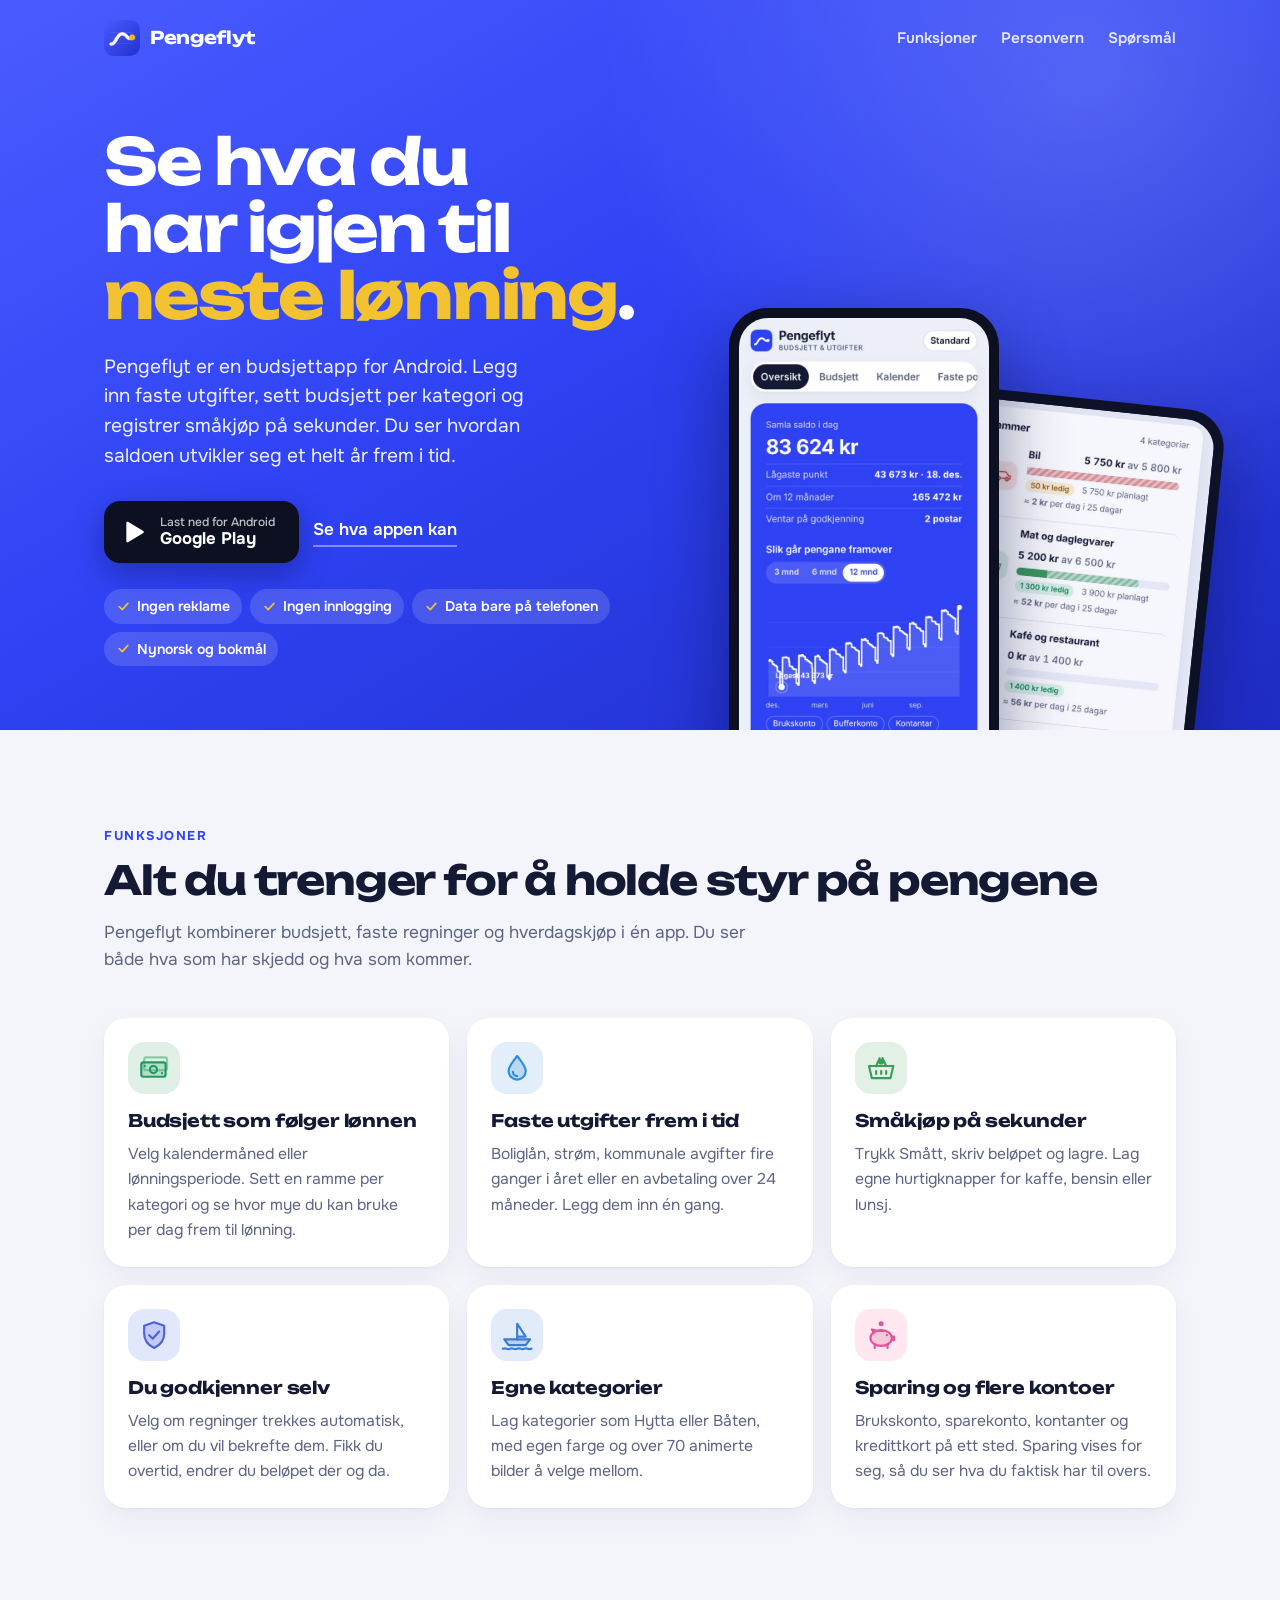
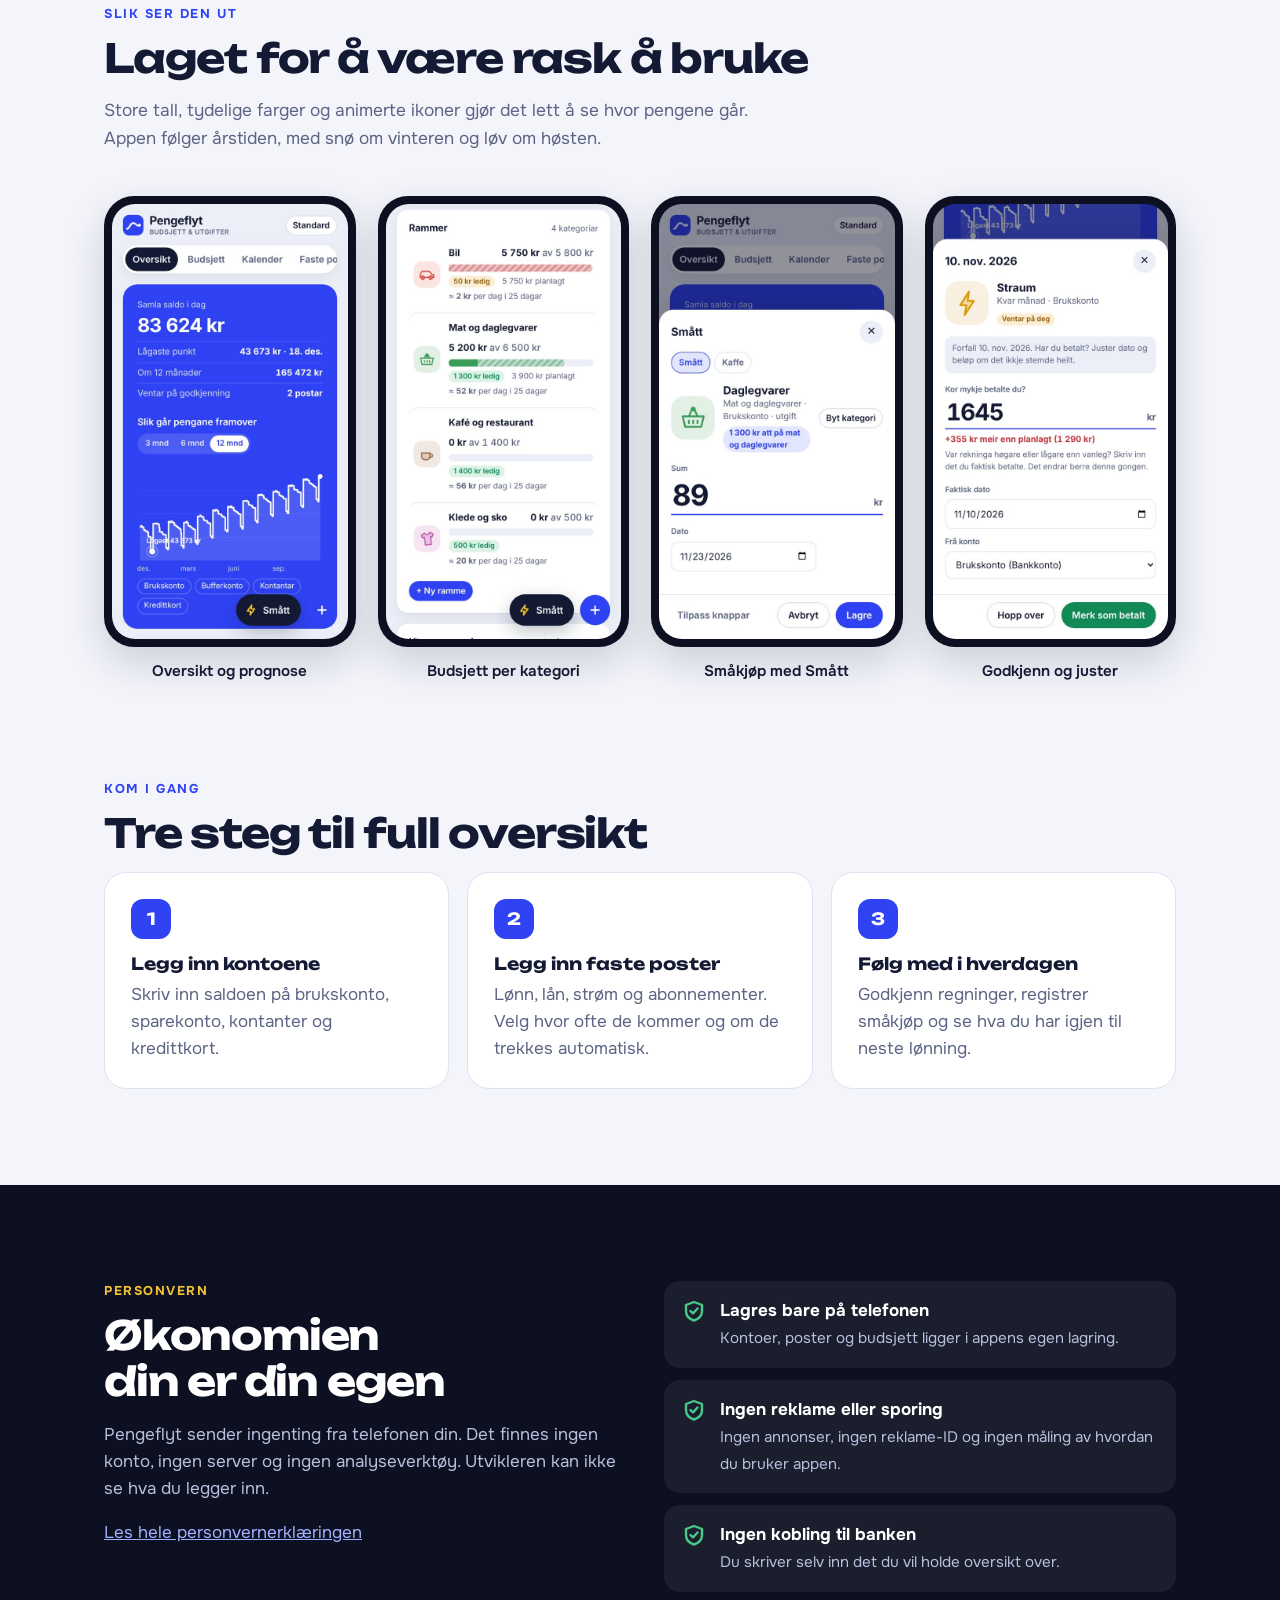
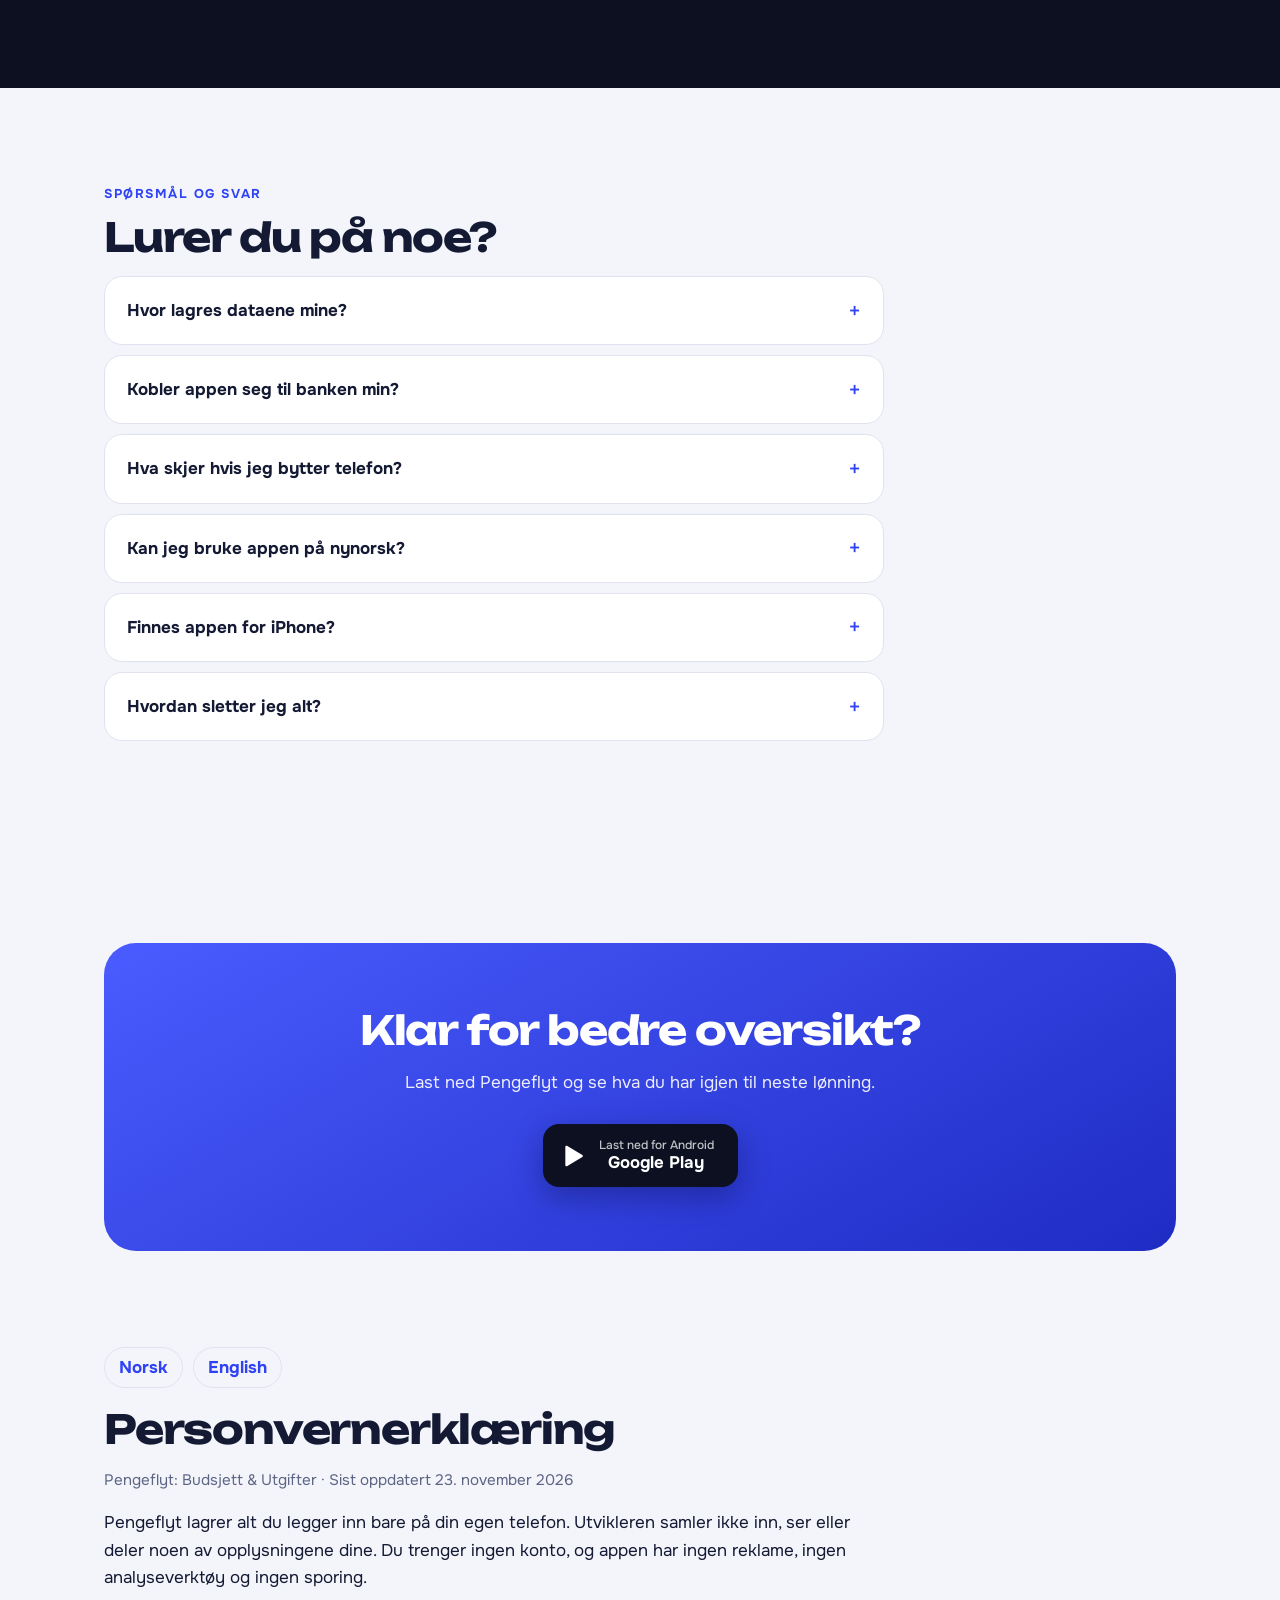
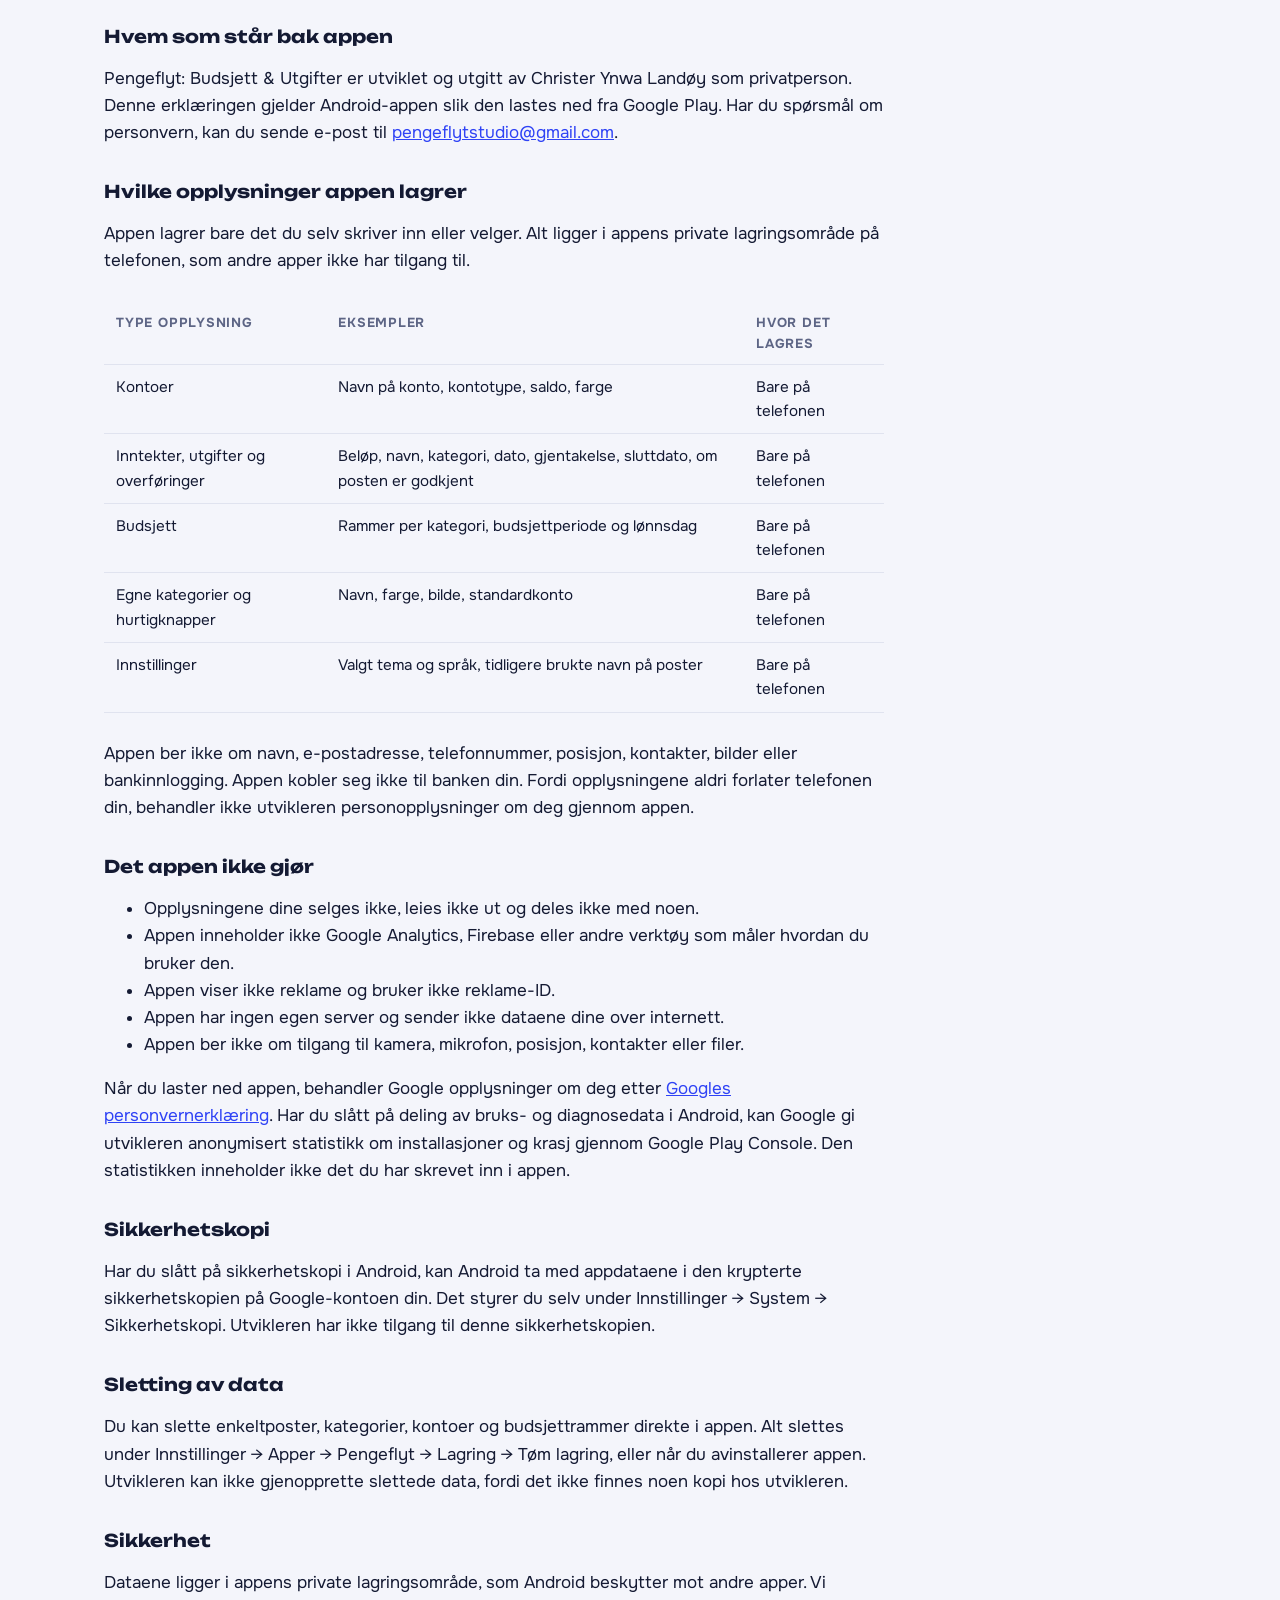
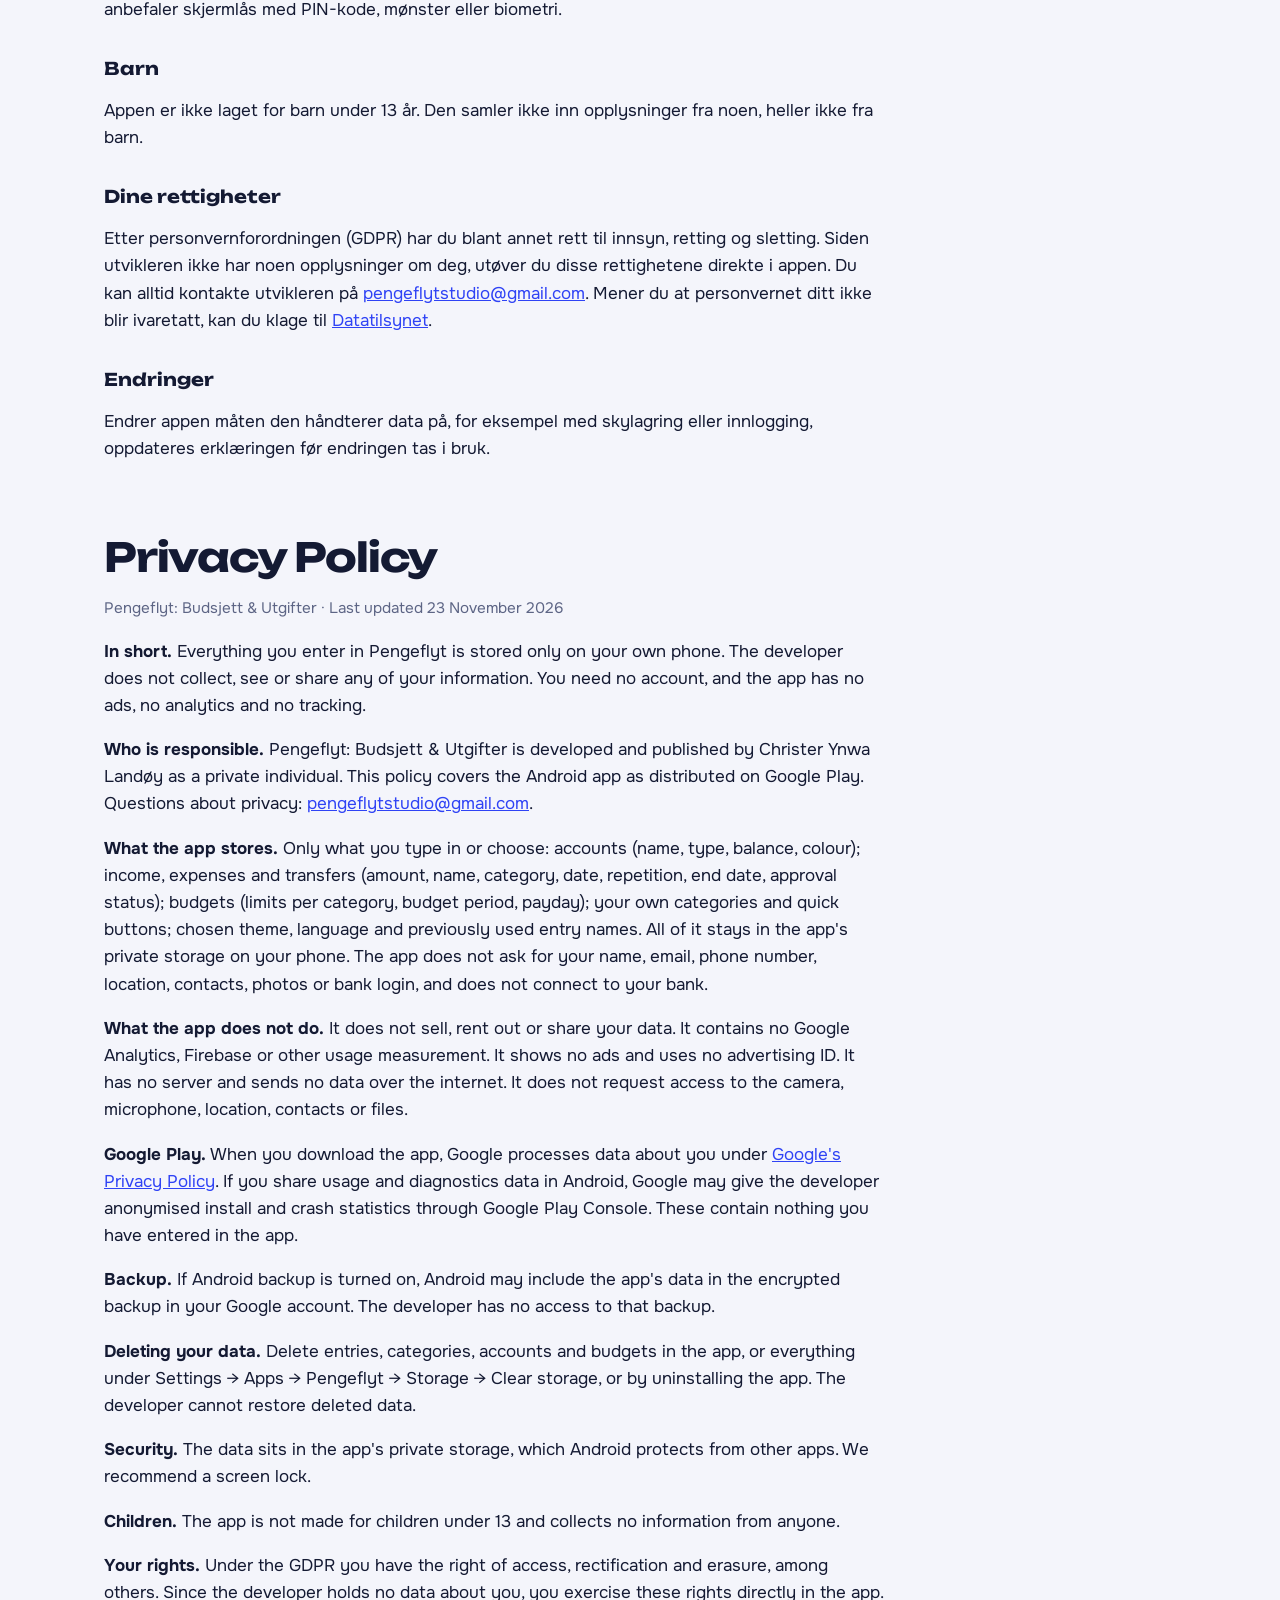
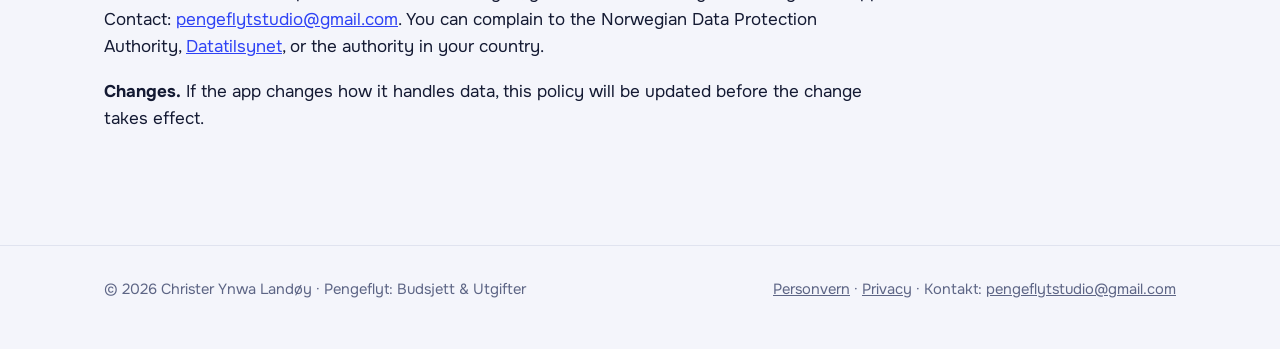
==== commit 9359eb02: "Add files via upload" ====
--- a/index.html
+++ b/index.html
@@ -364,7 +364,7 @@
       <p class="meta">Pengeflyt: Budsjett &amp; Utgifter · Sist oppdatert 23. november 2026</p>
       <p>Pengeflyt lagrer alt du legger inn bare på din egen telefon. Utvikleren samler ikke inn, ser eller deler noen av opplysningene dine. Du trenger ingen konto, og appen har ingen reklame, ingen analyseverktøy og ingen sporing.</p>
       <h3>Hvem som står bak appen</h3>
-      <p>Pengeflyt: Budsjett &amp; Utgifter er utviklet og utgitt av Christer Ynwa Landøy som privatperson. Denne erklæringen gjelder Android-appen slik den lastes ned fra Google Play. Har du spørsmål om personvern, kan du sende e-post til [e-postadresse].</p>
+      <p>Pengeflyt: Budsjett &amp; Utgifter er utviklet og utgitt av Christer Ynwa Landøy som privatperson. Denne erklæringen gjelder Android-appen slik den lastes ned fra Google Play. Har du spørsmål om personvern, kan du sende e-post til <a href="mailto:pengeflytstudio@gmail.com">pengeflytstudio@gmail.com</a>.</p>
       <h3>Hvilke opplysninger appen lagrer</h3>
       <p>Appen lagrer bare det du selv skriver inn eller velger. Alt ligger i appens private lagringsområde på telefonen, som andre apper ikke har tilgang til.</p>
       <div class="tablewrap"><table>
@@ -396,14 +396,14 @@
       <h3>Barn</h3>
       <p>Appen er ikke laget for barn under 13 år. Den samler ikke inn opplysninger fra noen, heller ikke fra barn.</p>
       <h3>Dine rettigheter</h3>
-      <p>Etter personvernforordningen (GDPR) har du blant annet rett til innsyn, retting og sletting. Siden utvikleren ikke har noen opplysninger om deg, utøver du disse rettighetene direkte i appen. Du kan alltid kontakte utvikleren på [e-postadresse]. Mener du at personvernet ditt ikke blir ivaretatt, kan du klage til <a href="https://www.datatilsynet.no" rel="noopener">Datatilsynet</a>.</p>
+      <p>Etter personvernforordningen (GDPR) har du blant annet rett til innsyn, retting og sletting. Siden utvikleren ikke har noen opplysninger om deg, utøver du disse rettighetene direkte i appen. Du kan alltid kontakte utvikleren på <a href="mailto:pengeflytstudio@gmail.com">pengeflytstudio@gmail.com</a>. Mener du at personvernet ditt ikke blir ivaretatt, kan du klage til <a href="https://www.datatilsynet.no" rel="noopener">Datatilsynet</a>.</p>
       <h3>Endringer</h3>
       <p>Endrer appen måten den håndterer data på, for eksempel med skylagring eller innlogging, oppdateres erklæringen før endringen tas i bruk.</p>
 
       <h2 id="privacy" style="margin-top:72px">Privacy Policy</h2>
       <p class="meta">Pengeflyt: Budsjett &amp; Utgifter · Last updated 23 November 2026</p>
       <p><b>In short.</b> Everything you enter in Pengeflyt is stored only on your own phone. The developer does not collect, see or share any of your information. You need no account, and the app has no ads, no analytics and no tracking.</p>
-      <p><b>Who is responsible.</b> Pengeflyt: Budsjett &amp; Utgifter is developed and published by Christer Ynwa Landøy as a private individual. This policy covers the Android app as distributed on Google Play. Questions about privacy: [e-postadresse].</p>
+      <p><b>Who is responsible.</b> Pengeflyt: Budsjett &amp; Utgifter is developed and published by Christer Ynwa Landøy as a private individual. This policy covers the Android app as distributed on Google Play. Questions about privacy: <a href="mailto:pengeflytstudio@gmail.com">pengeflytstudio@gmail.com</a>.</p>
       <p><b>What the app stores.</b> Only what you type in or choose: accounts (name, type, balance, colour); income, expenses and transfers (amount, name, category, date, repetition, end date, approval status); budgets (limits per category, budget period, payday); your own categories and quick buttons; chosen theme, language and previously used entry names. All of it stays in the app's private storage on your phone. The app does not ask for your name, email, phone number, location, contacts, photos or bank login, and does not connect to your bank.</p>
       <p><b>What the app does not do.</b> It does not sell, rent out or share your data. It contains no Google Analytics, Firebase or other usage measurement. It shows no ads and uses no advertising ID. It has no server and sends no data over the internet. It does not request access to the camera, microphone, location, contacts or files.</p>
       <p><b>Google Play.</b> When you download the app, Google processes data about you under <a href="https://policies.google.com/privacy" rel="noopener">Google's Privacy Policy</a>. If you share usage and diagnostics data in Android, Google may give the developer anonymised install and crash statistics through Google Play Console. These contain nothing you have entered in the app.</p>
@@ -411,7 +411,7 @@
       <p><b>Deleting your data.</b> Delete entries, categories, accounts and budgets in the app, or everything under Settings → Apps → Pengeflyt → Storage → Clear storage, or by uninstalling the app. The developer cannot restore deleted data.</p>
       <p><b>Security.</b> The data sits in the app's private storage, which Android protects from other apps. We recommend a screen lock.</p>
       <p><b>Children.</b> The app is not made for children under 13 and collects no information from anyone.</p>
-      <p><b>Your rights.</b> Under the GDPR you have the right of access, rectification and erasure, among others. Since the developer holds no data about you, you exercise these rights directly in the app. Contact: [e-postadresse]. You can complain to the Norwegian Data Protection Authority, <a href="https://www.datatilsynet.no/en/" rel="noopener">Datatilsynet</a>, or the authority in your country.</p>
+      <p><b>Your rights.</b> Under the GDPR you have the right of access, rectification and erasure, among others. Since the developer holds no data about you, you exercise these rights directly in the app. Contact: <a href="mailto:pengeflytstudio@gmail.com">pengeflytstudio@gmail.com</a>. You can complain to the Norwegian Data Protection Authority, <a href="https://www.datatilsynet.no/en/" rel="noopener">Datatilsynet</a>, or the authority in your country.</p>
       <p><b>Changes.</b> If the app changes how it handles data, this policy will be updated before the change takes effect.</p>
     </div>
   </section>
@@ -420,7 +420,7 @@
 <footer>
   <div class="wrap">
     <span>© 2026 Christer Ynwa Landøy · Pengeflyt: Budsjett &amp; Utgifter</span>
-    <span><a href="#personvern">Personvern</a> · <a href="#privacy">Privacy</a> · Kontakt: [e-postadresse]</span>
+    <span><a href="#personvern">Personvern</a> · <a href="#privacy">Privacy</a> · Kontakt: <a href="mailto:pengeflytstudio@gmail.com">pengeflytstudio@gmail.com</a></span>
   </div>
 </footer>
 
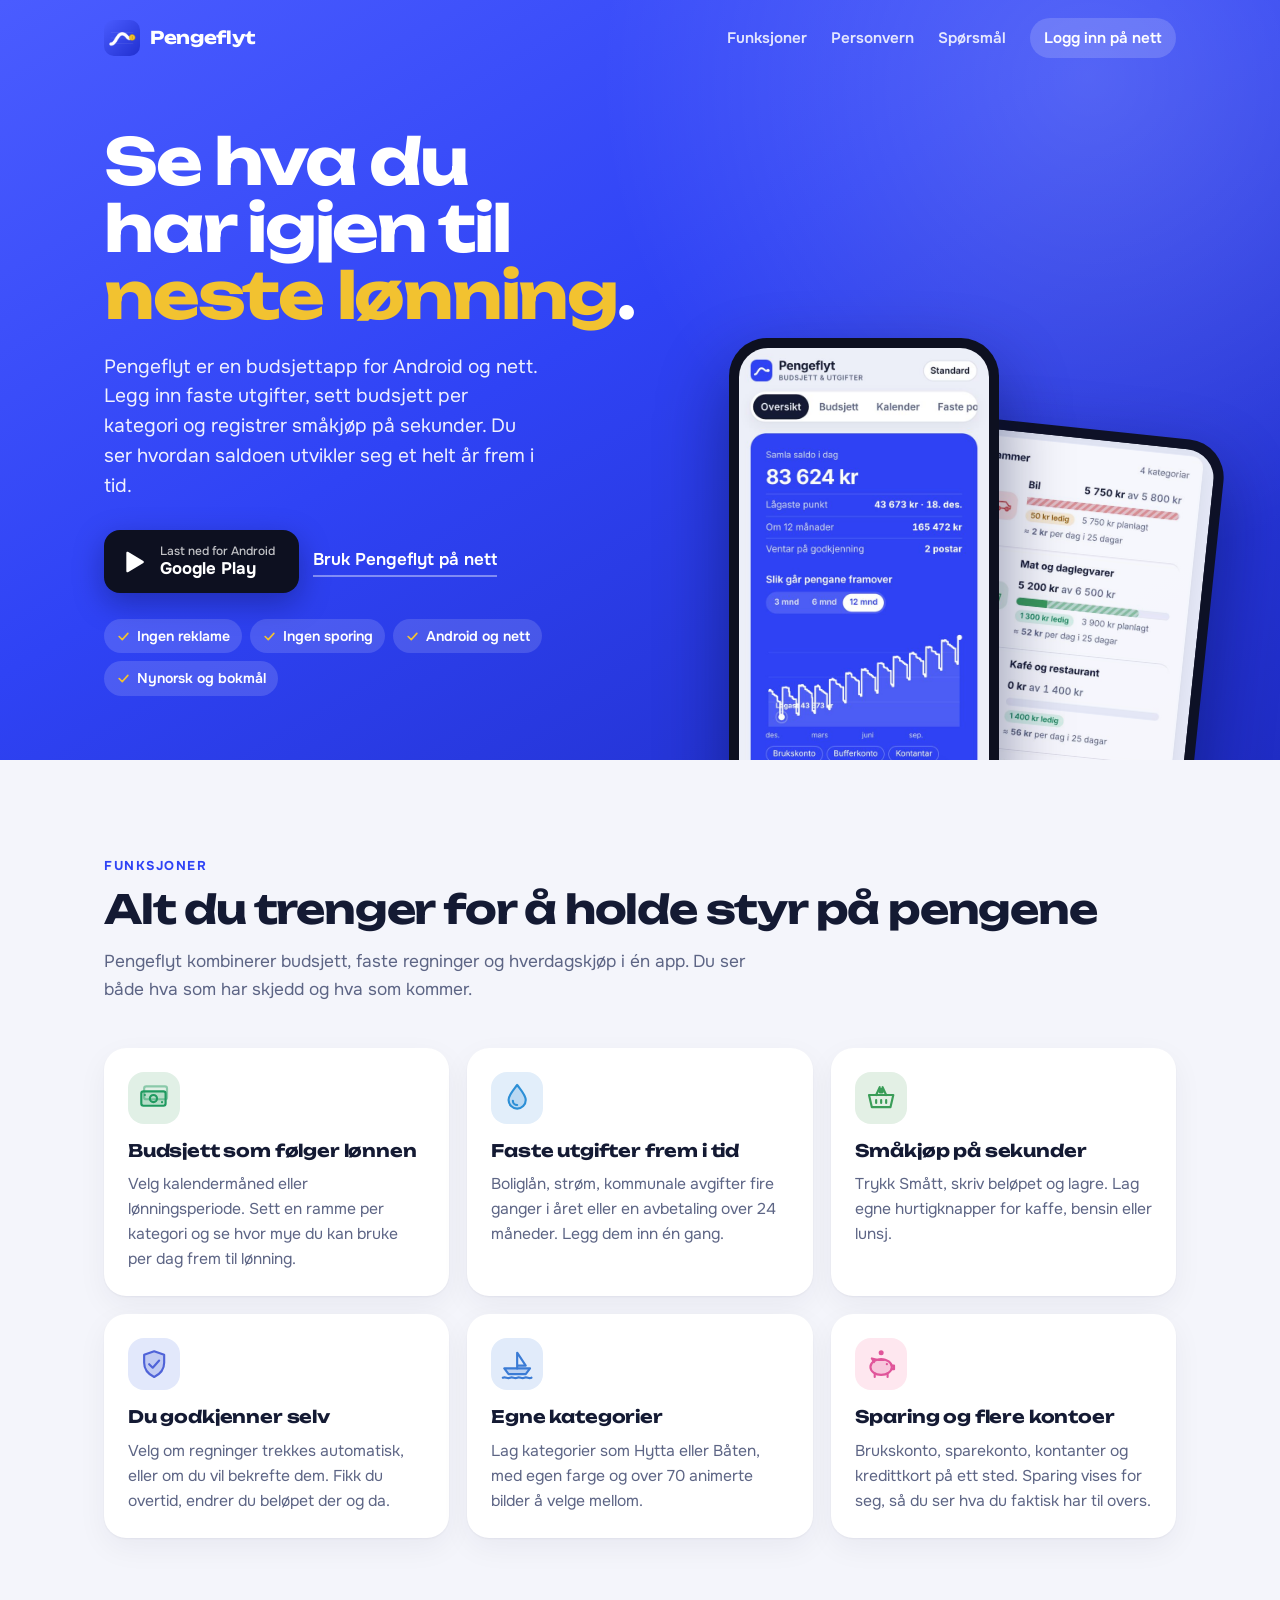
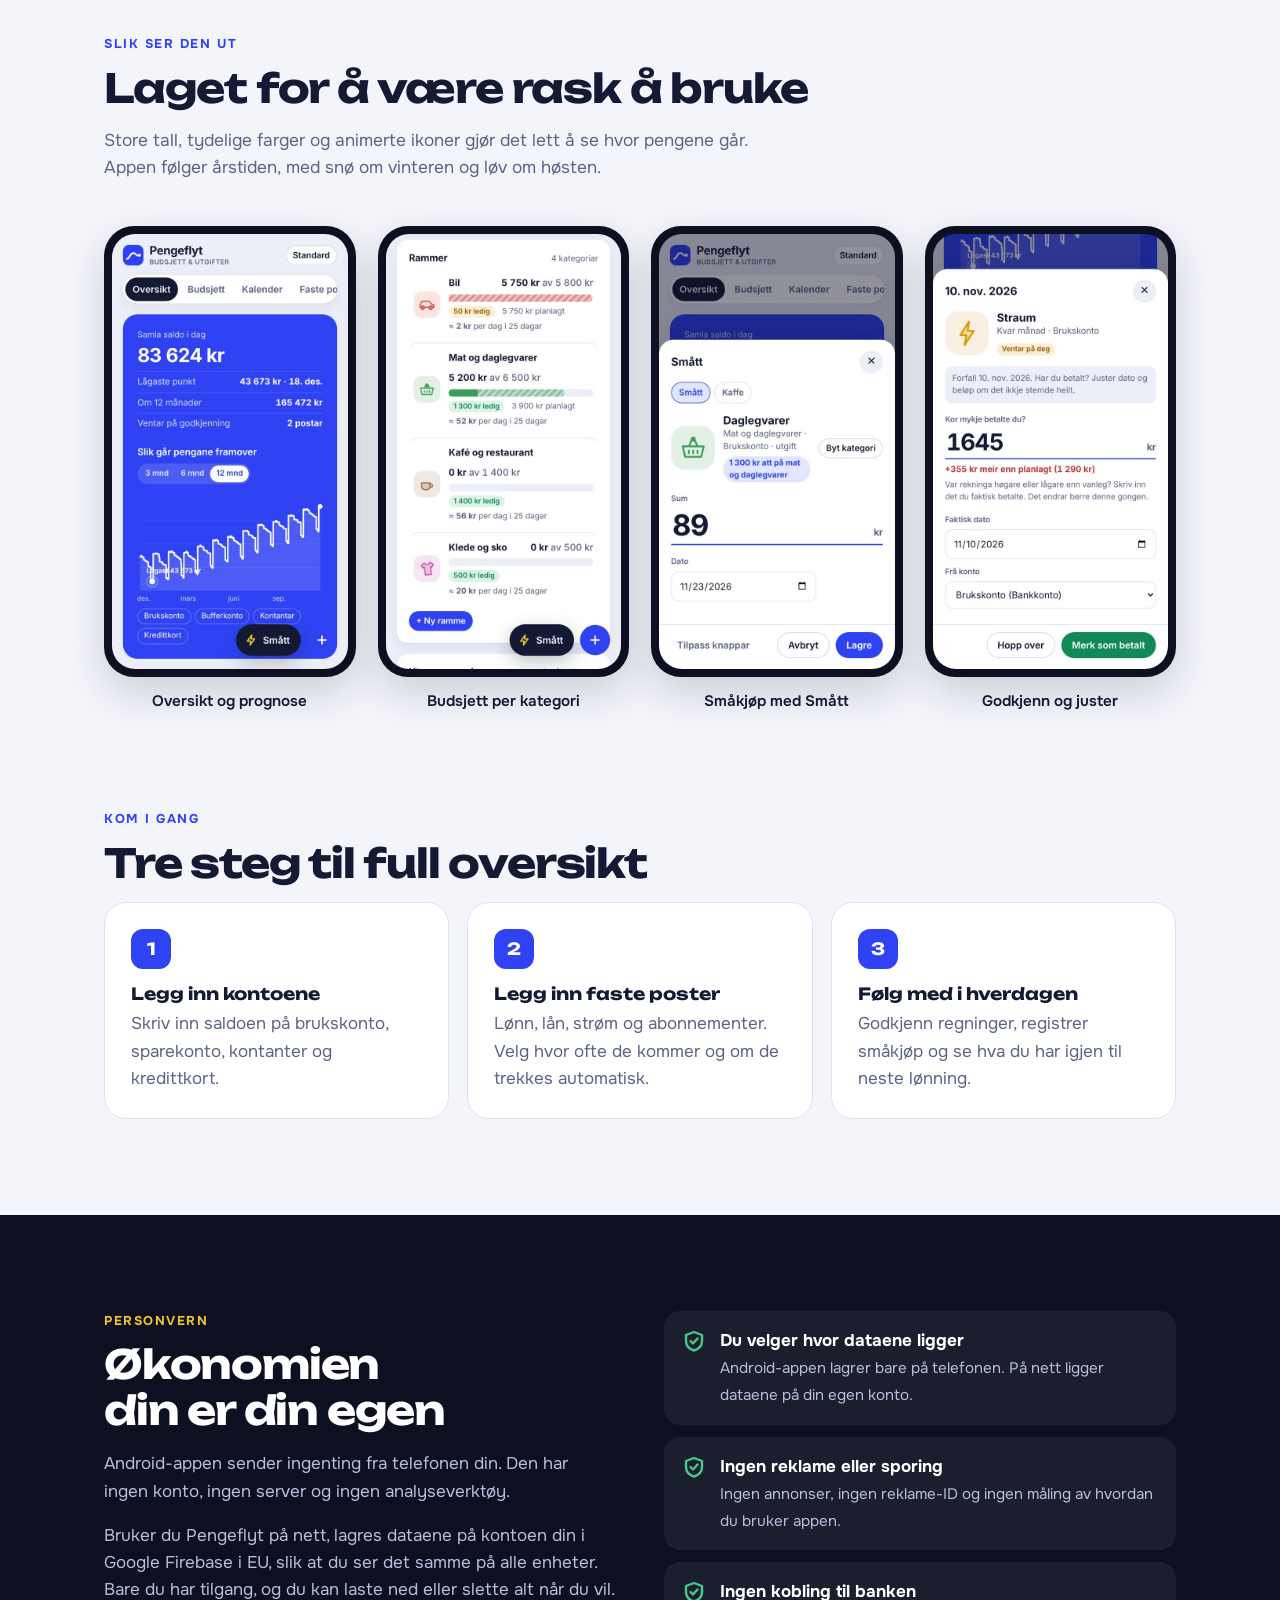
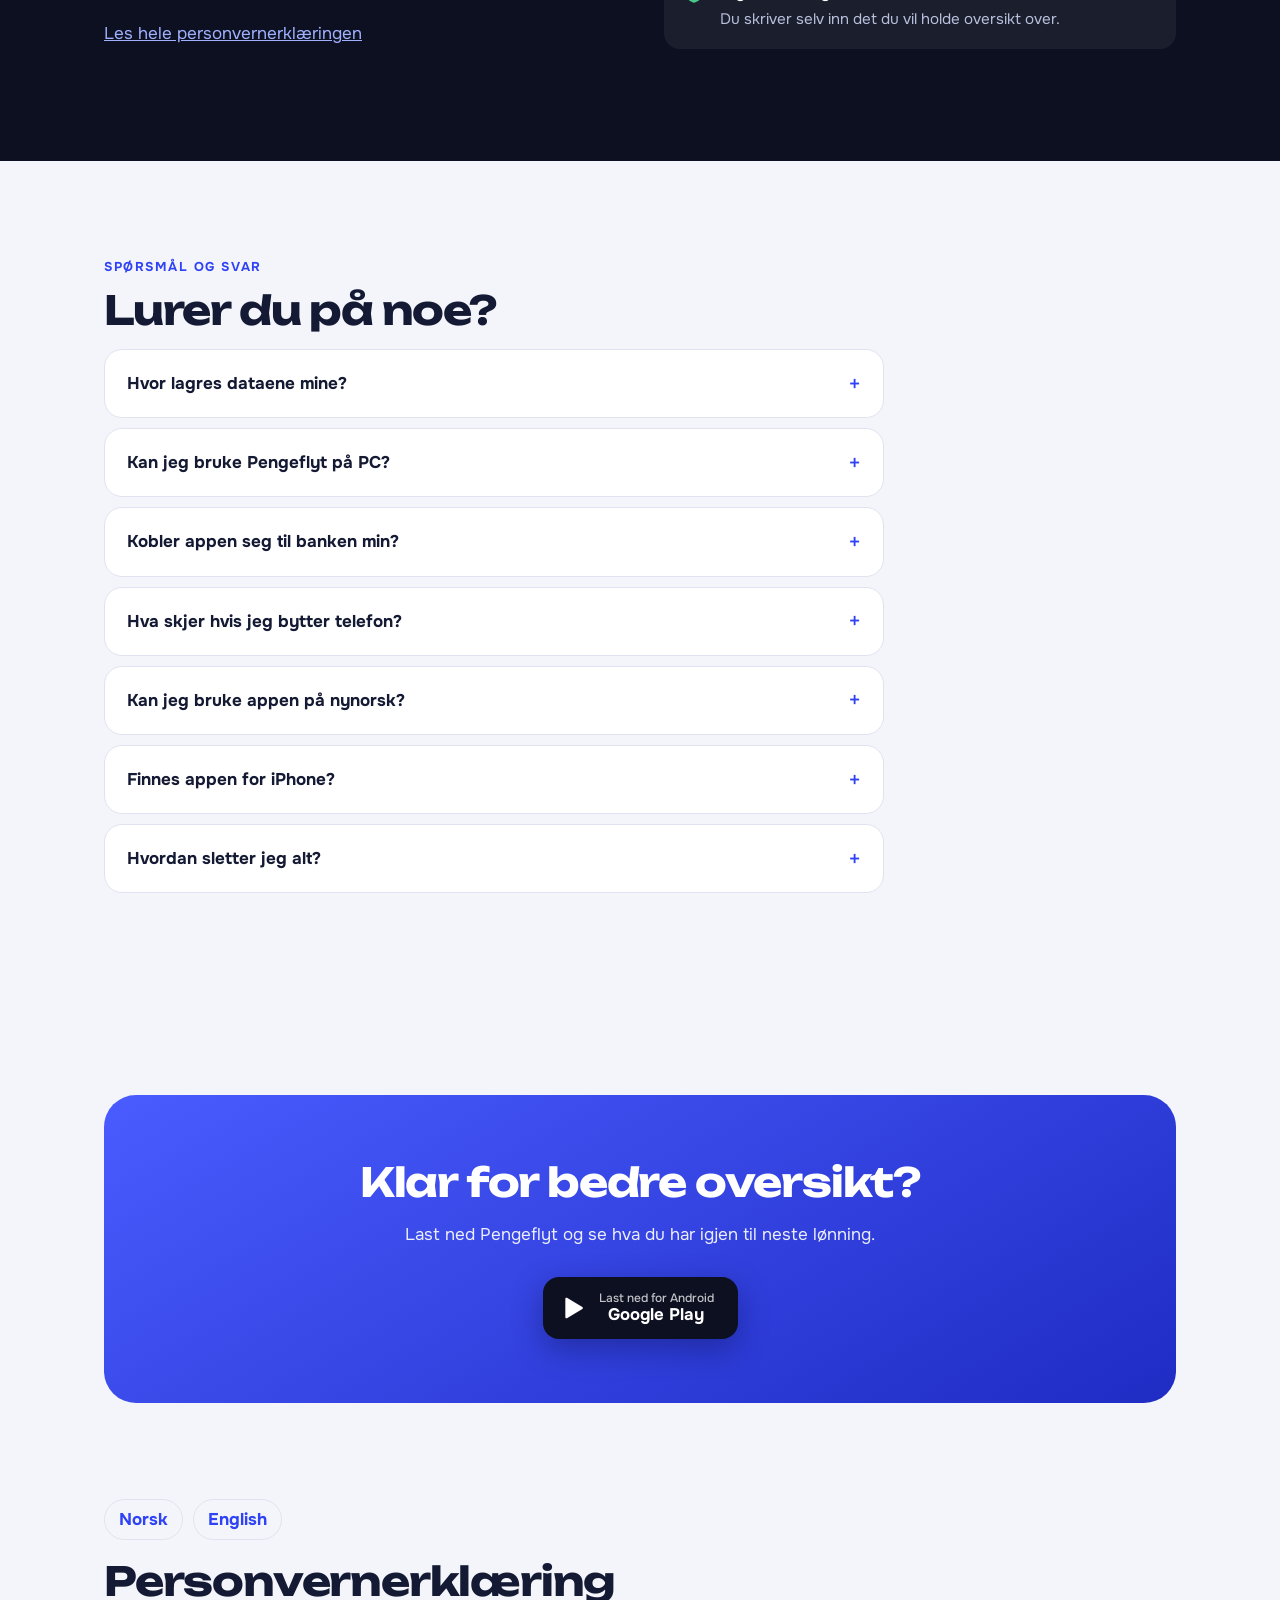
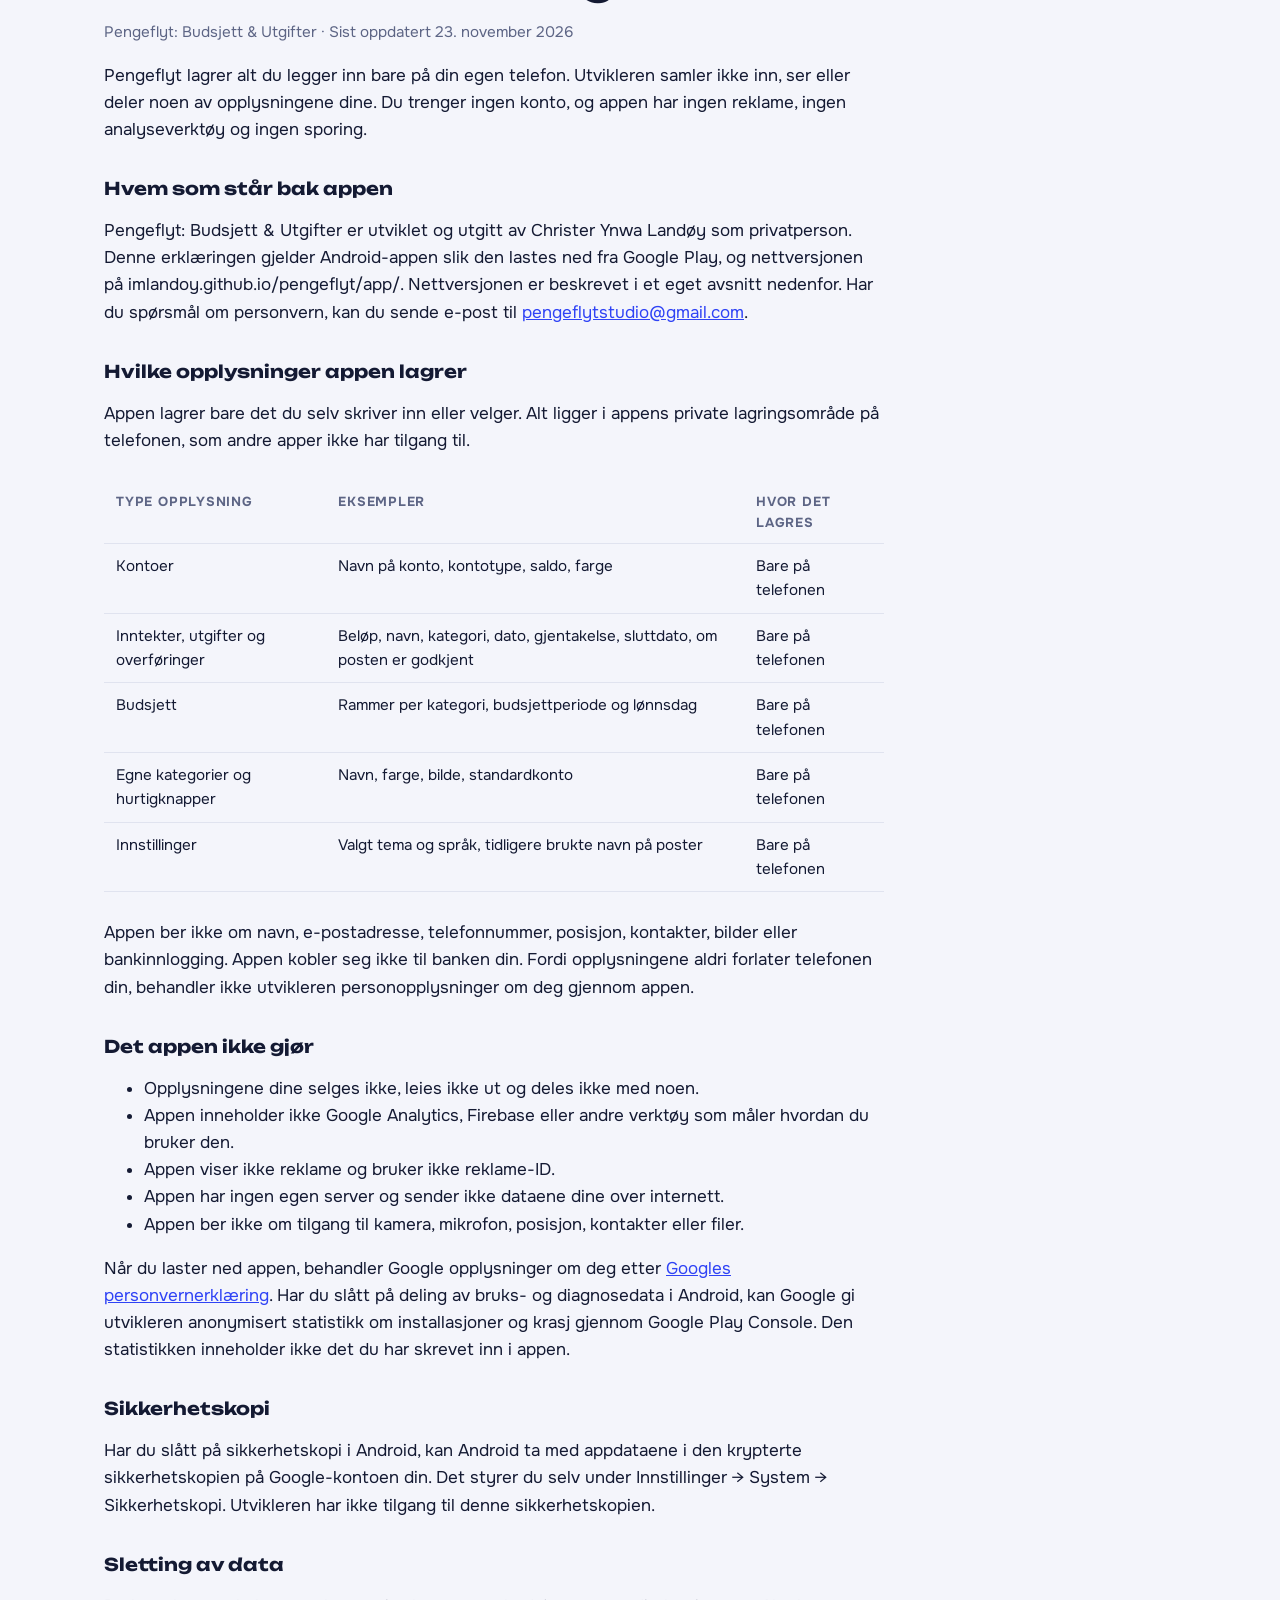
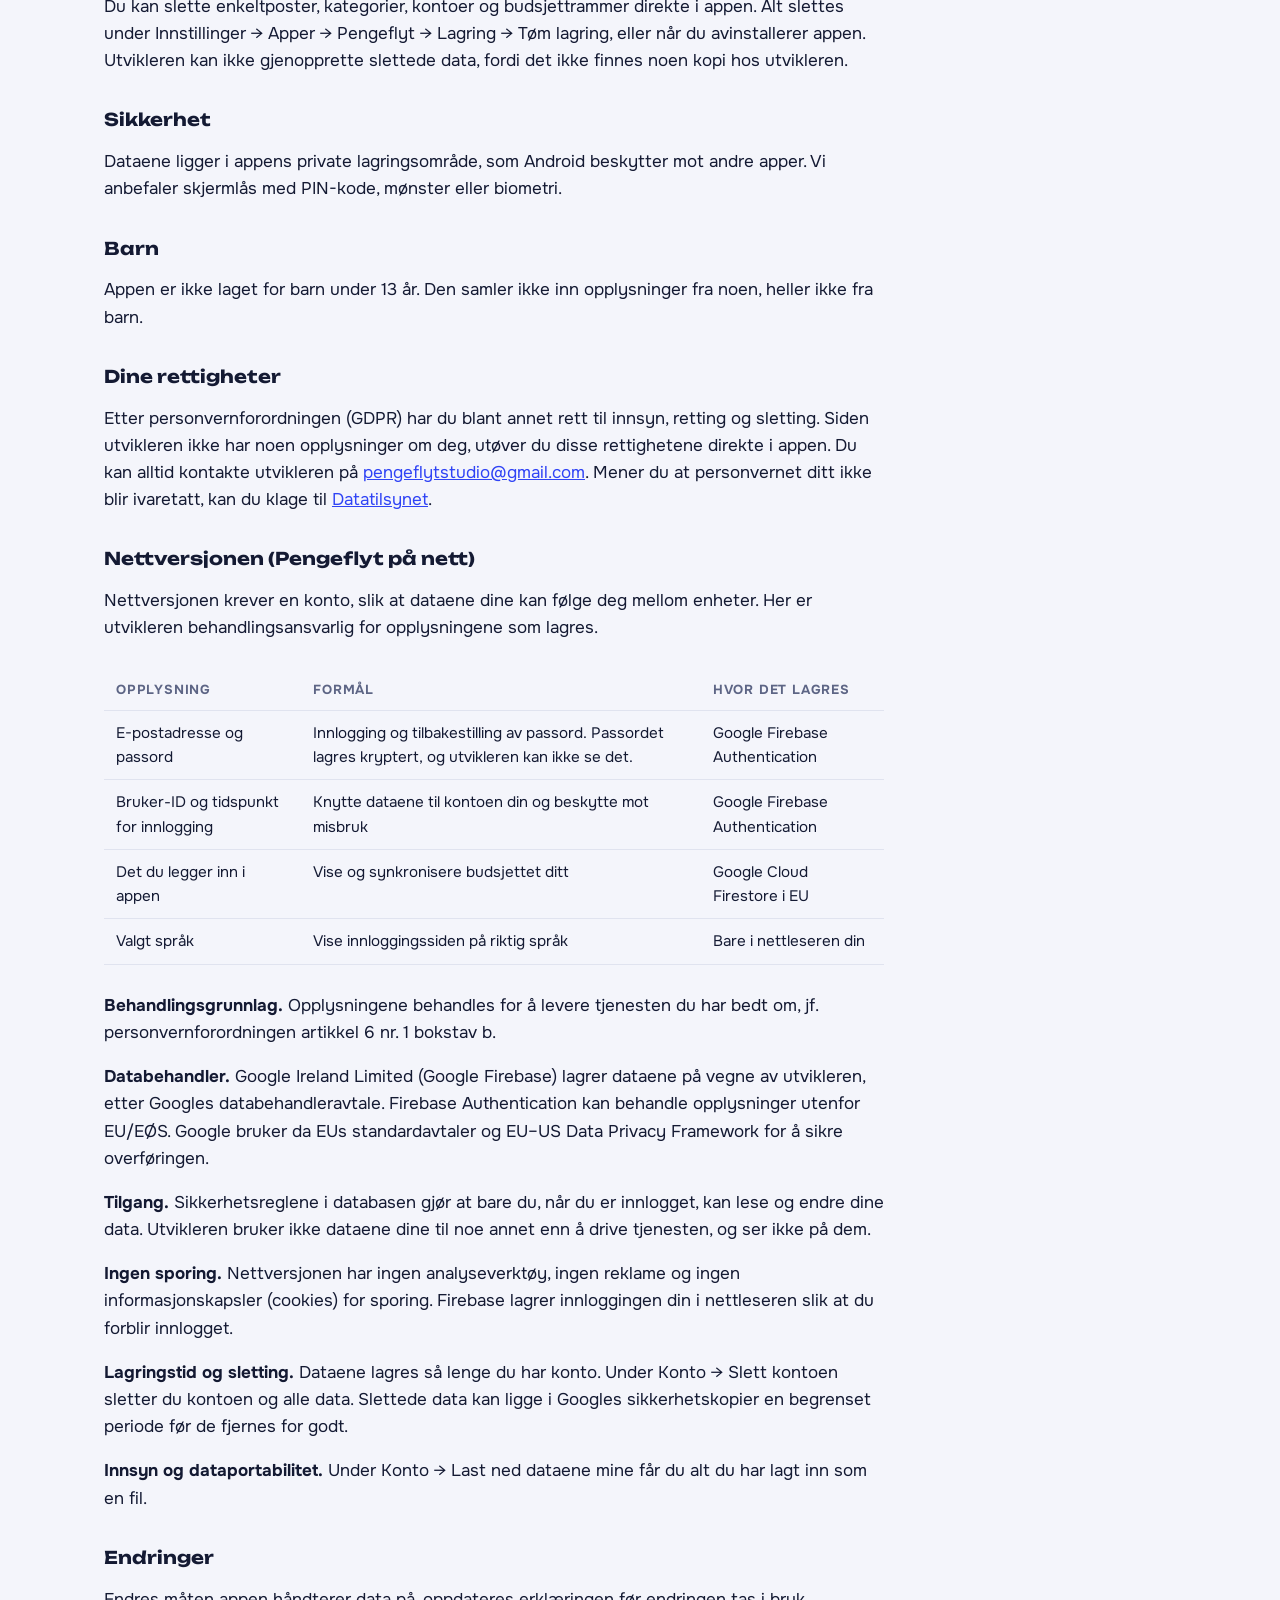
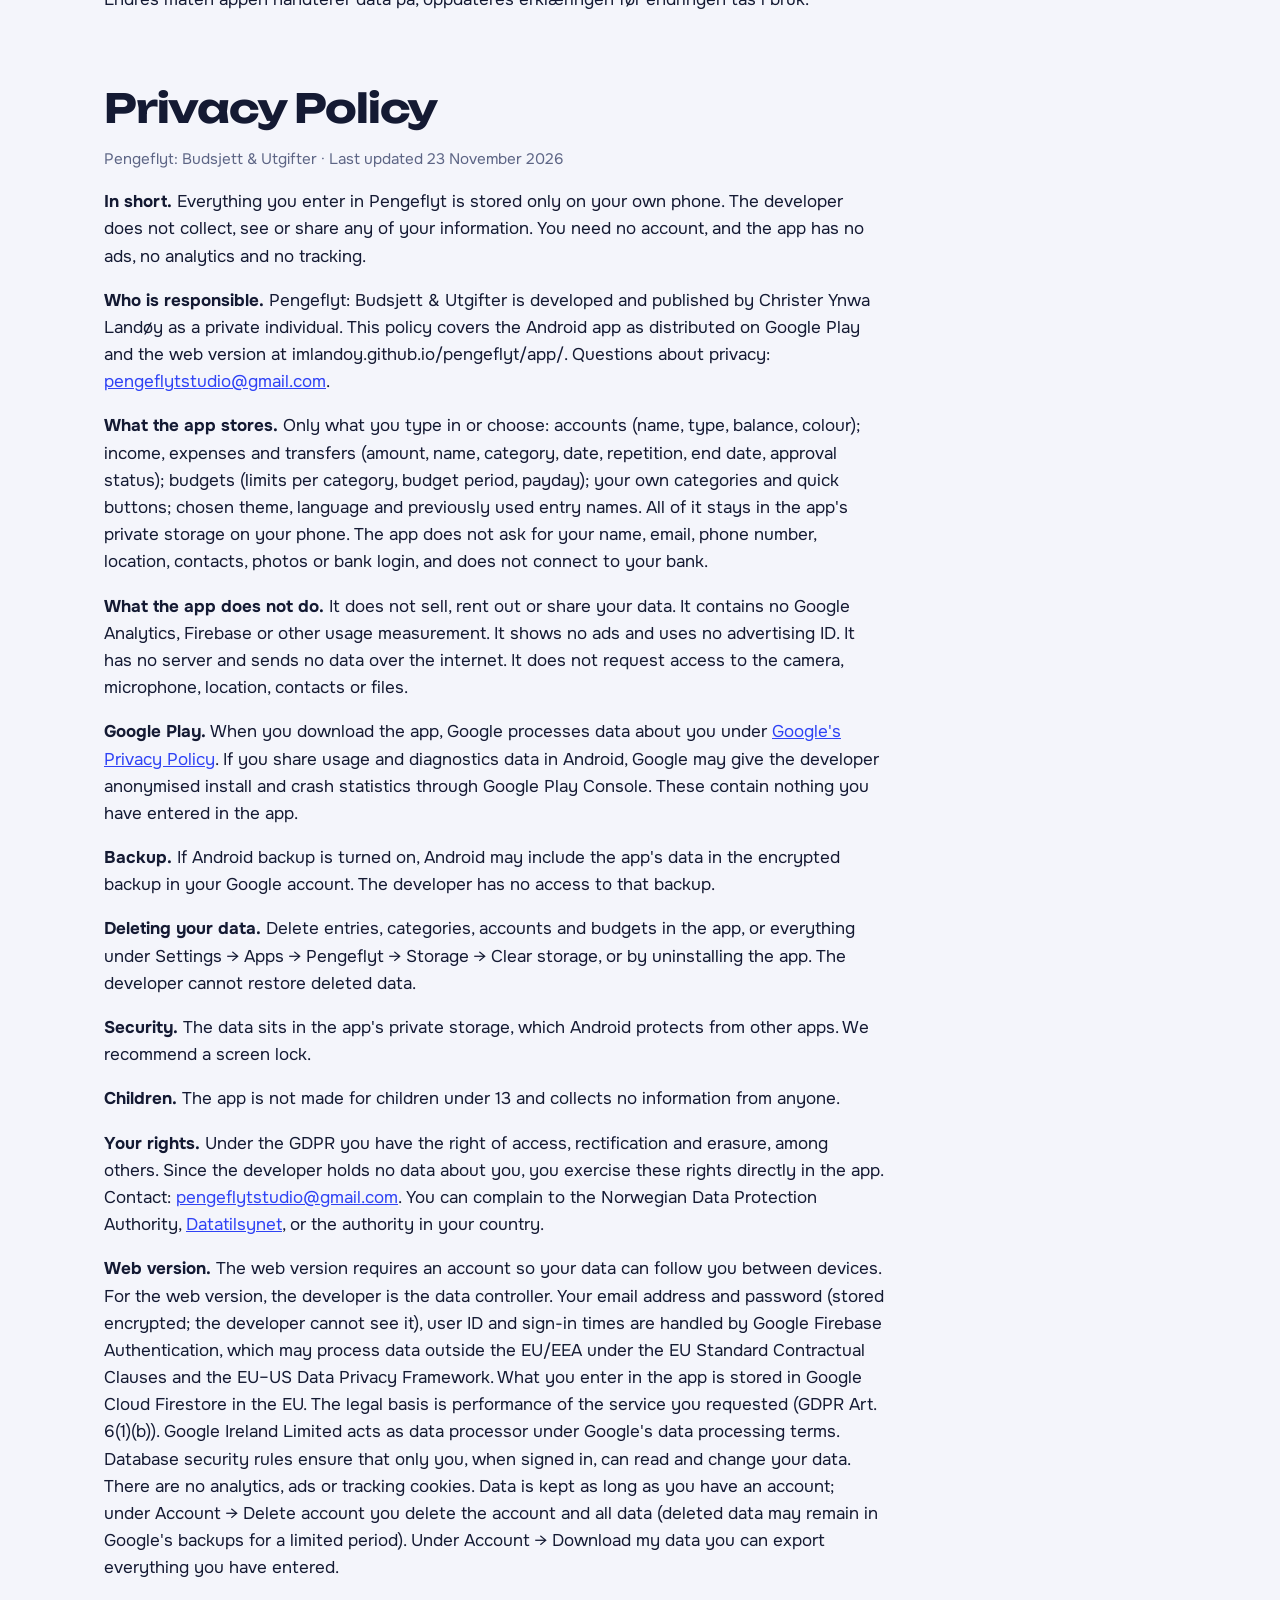
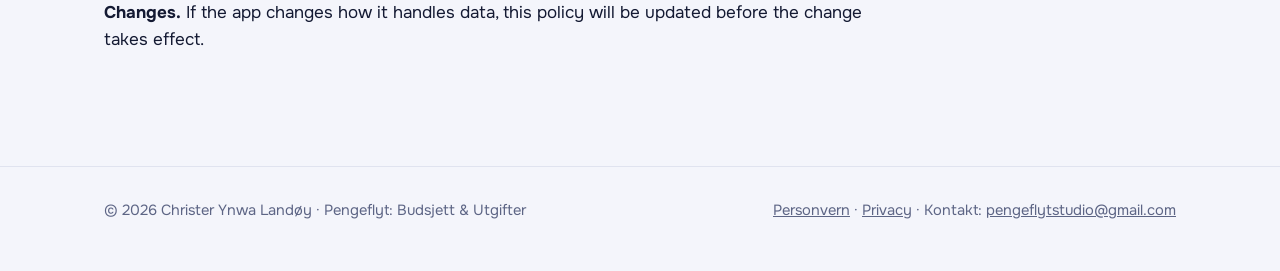
==== commit 728bce40: "Add files via upload" ====
--- a/index.html
+++ b/index.html
@@ -45,6 +45,8 @@
 .brand img { width: 36px; height: 36px; border-radius: 10px; }
 .nav a.l { color: rgba(255,255,255,.85); text-decoration: none; font-weight: 600; font-size: .95rem; }
 .nav a.l:hover { color: #fff; }
+.nav a.login { background: rgba(255,255,255,.16); padding: 8px 14px; border-radius: 999px; color: #fff; }
+@media (max-width: 640px) { .nav a.login { display: inline-block; } }
 @media (max-width: 640px) { .nav a.l { display: none; } }
 
 /* Hero */
@@ -241,6 +243,7 @@
     <a class="l" href="#funksjoner">Funksjoner</a>
     <a class="l" href="#personvern-kort">Personvern</a>
     <a class="l" href="#sporsmal">Spørsmål</a>
+    <a class="l login" href="app/">Logg inn på nett</a>
   </div>
 </header>
 
@@ -249,18 +252,18 @@
     <div class="wrap">
       <div>
         <h1>Se hva du har igjen til <em>neste lønning</em>.</h1>
-        <p class="lead">Pengeflyt er en budsjettapp for Android. Legg inn faste utgifter, sett budsjett per kategori og registrer småkjøp på sekunder. Du ser hvordan saldoen utvikler seg et helt år frem i tid.</p>
+        <p class="lead">Pengeflyt er en budsjettapp for Android og nett. Legg inn faste utgifter, sett budsjett per kategori og registrer småkjøp på sekunder. Du ser hvordan saldoen utvikler seg et helt år frem i tid.</p>
         <div class="cta">
           <a class="play" href="https://play.google.com/store/apps/details?id=no.landoy.pengeflyt" rel="noopener">
             <svg viewBox="0 0 24 24" fill="currentColor" aria-hidden="true"><path d="M4 3.5v17a1 1 0 0 0 1.5.86l14.2-8.5a1 1 0 0 0 0-1.72L5.5 2.64A1 1 0 0 0 4 3.5z"/></svg>
             <span><small>Last ned for Android</small>Google Play</span>
           </a>
-          <a class="ghost" href="#funksjoner">Se hva appen kan</a>
+          <a class="ghost" href="app/">Bruk Pengeflyt på nett</a>
         </div>
         <div class="chips">
           <span><svg viewBox="0 0 24 24" fill="none" stroke="currentColor" stroke-width="2.6" stroke-linecap="round" stroke-linejoin="round"><path d="M5 12l5 5 9-10"/></svg>Ingen reklame</span>
-          <span><svg viewBox="0 0 24 24" fill="none" stroke="currentColor" stroke-width="2.6" stroke-linecap="round" stroke-linejoin="round"><path d="M5 12l5 5 9-10"/></svg>Ingen innlogging</span>
-          <span><svg viewBox="0 0 24 24" fill="none" stroke="currentColor" stroke-width="2.6" stroke-linecap="round" stroke-linejoin="round"><path d="M5 12l5 5 9-10"/></svg>Data bare på telefonen</span>
+          <span><svg viewBox="0 0 24 24" fill="none" stroke="currentColor" stroke-width="2.6" stroke-linecap="round" stroke-linejoin="round"><path d="M5 12l5 5 9-10"/></svg>Ingen sporing</span>
+          <span><svg viewBox="0 0 24 24" fill="none" stroke="currentColor" stroke-width="2.6" stroke-linecap="round" stroke-linejoin="round"><path d="M5 12l5 5 9-10"/></svg>Android og nett</span>
           <span><svg viewBox="0 0 24 24" fill="none" stroke="currentColor" stroke-width="2.6" stroke-linecap="round" stroke-linejoin="round"><path d="M5 12l5 5 9-10"/></svg>Nynorsk og bokmål</span>
         </div>
       </div>
@@ -318,11 +321,12 @@
       <div>
         <p class="kicker">Personvern</p>
         <h2 style="color:#fff">Økonomien din er din egen</h2>
-        <p>Pengeflyt sender ingenting fra telefonen din. Det finnes ingen konto, ingen server og ingen analyseverktøy. Utvikleren kan ikke se hva du legger inn.</p>
+        <p>Android-appen sender ingenting fra telefonen din. Den har ingen konto, ingen server og ingen analyseverktøy.</p>
+        <p>Bruker du Pengeflyt på nett, lagres dataene på kontoen din i Google Firebase i EU, slik at du ser det samme på alle enheter. Bare du har tilgang, og du kan laste ned eller slette alt når du vil.</p>
         <p><a href="#personvern">Les hele personvernerklæringen</a></p>
       </div>
       <ul class="promise">
-        <li><svg viewBox="0 0 24 24" fill="none" stroke="currentColor" stroke-width="2.4" stroke-linecap="round" stroke-linejoin="round"><path d="M12 3 20 6v6c0 5-3.5 8-8 9.5C7.5 20 4 17 4 12V6z"/><path d="M8.5 12l2.5 2.5 4.5-5"/></svg><div><b>Lagres bare på telefonen</b><span>Kontoer, poster og budsjett ligger i appens egen lagring.</span></div></li>
+        <li><svg viewBox="0 0 24 24" fill="none" stroke="currentColor" stroke-width="2.4" stroke-linecap="round" stroke-linejoin="round"><path d="M12 3 20 6v6c0 5-3.5 8-8 9.5C7.5 20 4 17 4 12V6z"/><path d="M8.5 12l2.5 2.5 4.5-5"/></svg><div><b>Du velger hvor dataene ligger</b><span>Android-appen lagrer bare på telefonen. På nett ligger dataene på din egen konto.</span></div></li>
         <li><svg viewBox="0 0 24 24" fill="none" stroke="currentColor" stroke-width="2.4" stroke-linecap="round" stroke-linejoin="round"><path d="M12 3 20 6v6c0 5-3.5 8-8 9.5C7.5 20 4 17 4 12V6z"/><path d="M8.5 12l2.5 2.5 4.5-5"/></svg><div><b>Ingen reklame eller sporing</b><span>Ingen annonser, ingen reklame-ID og ingen måling av hvordan du bruker appen.</span></div></li>
         <li><svg viewBox="0 0 24 24" fill="none" stroke="currentColor" stroke-width="2.4" stroke-linecap="round" stroke-linejoin="round"><path d="M12 3 20 6v6c0 5-3.5 8-8 9.5C7.5 20 4 17 4 12V6z"/><path d="M8.5 12l2.5 2.5 4.5-5"/></svg><div><b>Ingen kobling til banken</b><span>Du skriver selv inn det du vil holde oversikt over.</span></div></li>
       </ul>
@@ -333,12 +337,13 @@
     <div class="wrap faq">
       <p class="kicker">Spørsmål og svar</p>
       <h2>Lurer du på noe?</h2>
-      <details class="q"><summary>Hvor lagres dataene mine?</summary><p>Bare på telefonen din, i appens private lagring. Ingenting sendes til utvikleren eller andre.</p></details>
+      <details class="q"><summary>Hvor lagres dataene mine?</summary><p>I Android-appen bare på telefonen din, i appens private lagring. På nett lagres de på kontoen din i Google Firebase i EU. Ingen andre enn du har tilgang.</p></details>
+      <details class="q"><summary>Kan jeg bruke Pengeflyt på PC?</summary><p>Ja. Gå til <a href="app/">Pengeflyt på nett</a> og lag en konto med e-post og passord. Da ser du det samme på PC, nettbrett og mobil.</p></details>
       <details class="q"><summary>Kobler appen seg til banken min?</summary><p>Nei. Du legger selv inn kontoer, saldo og poster. Det gir deg full kontroll og betyr at du aldri trenger å logge inn med BankID.</p></details>
       <details class="q"><summary>Hva skjer hvis jeg bytter telefon?</summary><p>Har du sikkerhetskopi slått på i Android, kan appdataene følge med til den nye telefonen via Google-kontoen din. Sikkerhetskopien er kryptert, og utvikleren har ikke tilgang til den.</p></details>
       <details class="q"><summary>Kan jeg bruke appen på nynorsk?</summary><p>Ja. Du bytter mellom nynorsk og bokmål med NN/NB-bryteren øverst i appen.</p></details>
       <details class="q"><summary>Finnes appen for iPhone?</summary><p>Ikke ennå. Pengeflyt er foreløpig bare tilgjengelig for Android via Google Play.</p></details>
-      <details class="q"><summary>Hvordan sletter jeg alt?</summary><p>Slett appdataene under Innstillinger → Apper → Pengeflyt → Lagring, eller avinstaller appen. Da er alt borte.</p></details>
+      <details class="q"><summary>Hvordan sletter jeg alt?</summary><p>I Android-appen: slett appdataene under Innstillinger → Apper → Pengeflyt → Lagring, eller avinstaller appen. På nett: trykk Konto → Slett kontoen. Da slettes kontoen og alle dataene.</p></details>
     </div>
   </section>
 
@@ -364,7 +369,7 @@
       <p class="meta">Pengeflyt: Budsjett &amp; Utgifter · Sist oppdatert 23. november 2026</p>
       <p>Pengeflyt lagrer alt du legger inn bare på din egen telefon. Utvikleren samler ikke inn, ser eller deler noen av opplysningene dine. Du trenger ingen konto, og appen har ingen reklame, ingen analyseverktøy og ingen sporing.</p>
       <h3>Hvem som står bak appen</h3>
-      <p>Pengeflyt: Budsjett &amp; Utgifter er utviklet og utgitt av Christer Ynwa Landøy som privatperson. Denne erklæringen gjelder Android-appen slik den lastes ned fra Google Play. Har du spørsmål om personvern, kan du sende e-post til <a href="mailto:pengeflytstudio@gmail.com">pengeflytstudio@gmail.com</a>.</p>
+      <p>Pengeflyt: Budsjett &amp; Utgifter er utviklet og utgitt av Christer Ynwa Landøy som privatperson. Denne erklæringen gjelder Android-appen slik den lastes ned fra Google Play, og nettversjonen på imlandoy.github.io/pengeflyt/app/. Nettversjonen er beskrevet i et eget avsnitt nedenfor. Har du spørsmål om personvern, kan du sende e-post til <a href="mailto:pengeflytstudio@gmail.com">pengeflytstudio@gmail.com</a>.</p>
       <h3>Hvilke opplysninger appen lagrer</h3>
       <p>Appen lagrer bare det du selv skriver inn eller velger. Alt ligger i appens private lagringsområde på telefonen, som andre apper ikke har tilgang til.</p>
       <div class="tablewrap"><table>
@@ -397,13 +402,30 @@
       <p>Appen er ikke laget for barn under 13 år. Den samler ikke inn opplysninger fra noen, heller ikke fra barn.</p>
       <h3>Dine rettigheter</h3>
       <p>Etter personvernforordningen (GDPR) har du blant annet rett til innsyn, retting og sletting. Siden utvikleren ikke har noen opplysninger om deg, utøver du disse rettighetene direkte i appen. Du kan alltid kontakte utvikleren på <a href="mailto:pengeflytstudio@gmail.com">pengeflytstudio@gmail.com</a>. Mener du at personvernet ditt ikke blir ivaretatt, kan du klage til <a href="https://www.datatilsynet.no" rel="noopener">Datatilsynet</a>.</p>
+      <h3>Nettversjonen (Pengeflyt på nett)</h3>
+      <p>Nettversjonen krever en konto, slik at dataene dine kan følge deg mellom enheter. Her er utvikleren behandlingsansvarlig for opplysningene som lagres.</p>
+      <div class="tablewrap"><table>
+        <thead><tr><th>Opplysning</th><th>Formål</th><th>Hvor det lagres</th></tr></thead>
+        <tbody>
+          <tr><td>E-postadresse og passord</td><td>Innlogging og tilbakestilling av passord. Passordet lagres kryptert, og utvikleren kan ikke se det.</td><td>Google Firebase Authentication</td></tr>
+          <tr><td>Bruker-ID og tidspunkt for innlogging</td><td>Knytte dataene til kontoen din og beskytte mot misbruk</td><td>Google Firebase Authentication</td></tr>
+          <tr><td>Det du legger inn i appen</td><td>Vise og synkronisere budsjettet ditt</td><td>Google Cloud Firestore i EU</td></tr>
+          <tr><td>Valgt språk</td><td>Vise innloggingssiden på riktig språk</td><td>Bare i nettleseren din</td></tr>
+        </tbody>
+      </table></div>
+      <p><b>Behandlingsgrunnlag.</b> Opplysningene behandles for å levere tjenesten du har bedt om, jf. personvernforordningen artikkel 6 nr. 1 bokstav b.</p>
+      <p><b>Databehandler.</b> Google Ireland Limited (Google Firebase) lagrer dataene på vegne av utvikleren, etter Googles databehandleravtale. Firebase Authentication kan behandle opplysninger utenfor EU/EØS. Google bruker da EUs standardavtaler og EU–US Data Privacy Framework for å sikre overføringen.</p>
+      <p><b>Tilgang.</b> Sikkerhetsreglene i databasen gjør at bare du, når du er innlogget, kan lese og endre dine data. Utvikleren bruker ikke dataene dine til noe annet enn å drive tjenesten, og ser ikke på dem.</p>
+      <p><b>Ingen sporing.</b> Nettversjonen har ingen analyseverktøy, ingen reklame og ingen informasjonskapsler (cookies) for sporing. Firebase lagrer innloggingen din i nettleseren slik at du forblir innlogget.</p>
+      <p><b>Lagringstid og sletting.</b> Dataene lagres så lenge du har konto. Under Konto → Slett kontoen sletter du kontoen og alle data. Slettede data kan ligge i Googles sikkerhetskopier en begrenset periode før de fjernes for godt.</p>
+      <p><b>Innsyn og dataportabilitet.</b> Under Konto → Last ned dataene mine får du alt du har lagt inn som en fil.</p>
       <h3>Endringer</h3>
-      <p>Endrer appen måten den håndterer data på, for eksempel med skylagring eller innlogging, oppdateres erklæringen før endringen tas i bruk.</p>
+      <p>Endres måten appen håndterer data på, oppdateres erklæringen før endringen tas i bruk.</p>
 
       <h2 id="privacy" style="margin-top:72px">Privacy Policy</h2>
       <p class="meta">Pengeflyt: Budsjett &amp; Utgifter · Last updated 23 November 2026</p>
       <p><b>In short.</b> Everything you enter in Pengeflyt is stored only on your own phone. The developer does not collect, see or share any of your information. You need no account, and the app has no ads, no analytics and no tracking.</p>
-      <p><b>Who is responsible.</b> Pengeflyt: Budsjett &amp; Utgifter is developed and published by Christer Ynwa Landøy as a private individual. This policy covers the Android app as distributed on Google Play. Questions about privacy: <a href="mailto:pengeflytstudio@gmail.com">pengeflytstudio@gmail.com</a>.</p>
+      <p><b>Who is responsible.</b> Pengeflyt: Budsjett &amp; Utgifter is developed and published by Christer Ynwa Landøy as a private individual. This policy covers the Android app as distributed on Google Play and the web version at imlandoy.github.io/pengeflyt/app/. Questions about privacy: <a href="mailto:pengeflytstudio@gmail.com">pengeflytstudio@gmail.com</a>.</p>
       <p><b>What the app stores.</b> Only what you type in or choose: accounts (name, type, balance, colour); income, expenses and transfers (amount, name, category, date, repetition, end date, approval status); budgets (limits per category, budget period, payday); your own categories and quick buttons; chosen theme, language and previously used entry names. All of it stays in the app's private storage on your phone. The app does not ask for your name, email, phone number, location, contacts, photos or bank login, and does not connect to your bank.</p>
       <p><b>What the app does not do.</b> It does not sell, rent out or share your data. It contains no Google Analytics, Firebase or other usage measurement. It shows no ads and uses no advertising ID. It has no server and sends no data over the internet. It does not request access to the camera, microphone, location, contacts or files.</p>
       <p><b>Google Play.</b> When you download the app, Google processes data about you under <a href="https://policies.google.com/privacy" rel="noopener">Google's Privacy Policy</a>. If you share usage and diagnostics data in Android, Google may give the developer anonymised install and crash statistics through Google Play Console. These contain nothing you have entered in the app.</p>
@@ -412,6 +434,7 @@
       <p><b>Security.</b> The data sits in the app's private storage, which Android protects from other apps. We recommend a screen lock.</p>
       <p><b>Children.</b> The app is not made for children under 13 and collects no information from anyone.</p>
       <p><b>Your rights.</b> Under the GDPR you have the right of access, rectification and erasure, among others. Since the developer holds no data about you, you exercise these rights directly in the app. Contact: <a href="mailto:pengeflytstudio@gmail.com">pengeflytstudio@gmail.com</a>. You can complain to the Norwegian Data Protection Authority, <a href="https://www.datatilsynet.no/en/" rel="noopener">Datatilsynet</a>, or the authority in your country.</p>
+      <p><b>Web version.</b> The web version requires an account so your data can follow you between devices. For the web version, the developer is the data controller. Your email address and password (stored encrypted; the developer cannot see it), user ID and sign-in times are handled by Google Firebase Authentication, which may process data outside the EU/EEA under the EU Standard Contractual Clauses and the EU–US Data Privacy Framework. What you enter in the app is stored in Google Cloud Firestore in the EU. The legal basis is performance of the service you requested (GDPR Art. 6(1)(b)). Google Ireland Limited acts as data processor under Google's data processing terms. Database security rules ensure that only you, when signed in, can read and change your data. There are no analytics, ads or tracking cookies. Data is kept as long as you have an account; under Account → Delete account you delete the account and all data (deleted data may remain in Google's backups for a limited period). Under Account → Download my data you can export everything you have entered.</p>
       <p><b>Changes.</b> If the app changes how it handles data, this policy will be updated before the change takes effect.</p>
     </div>
   </section>
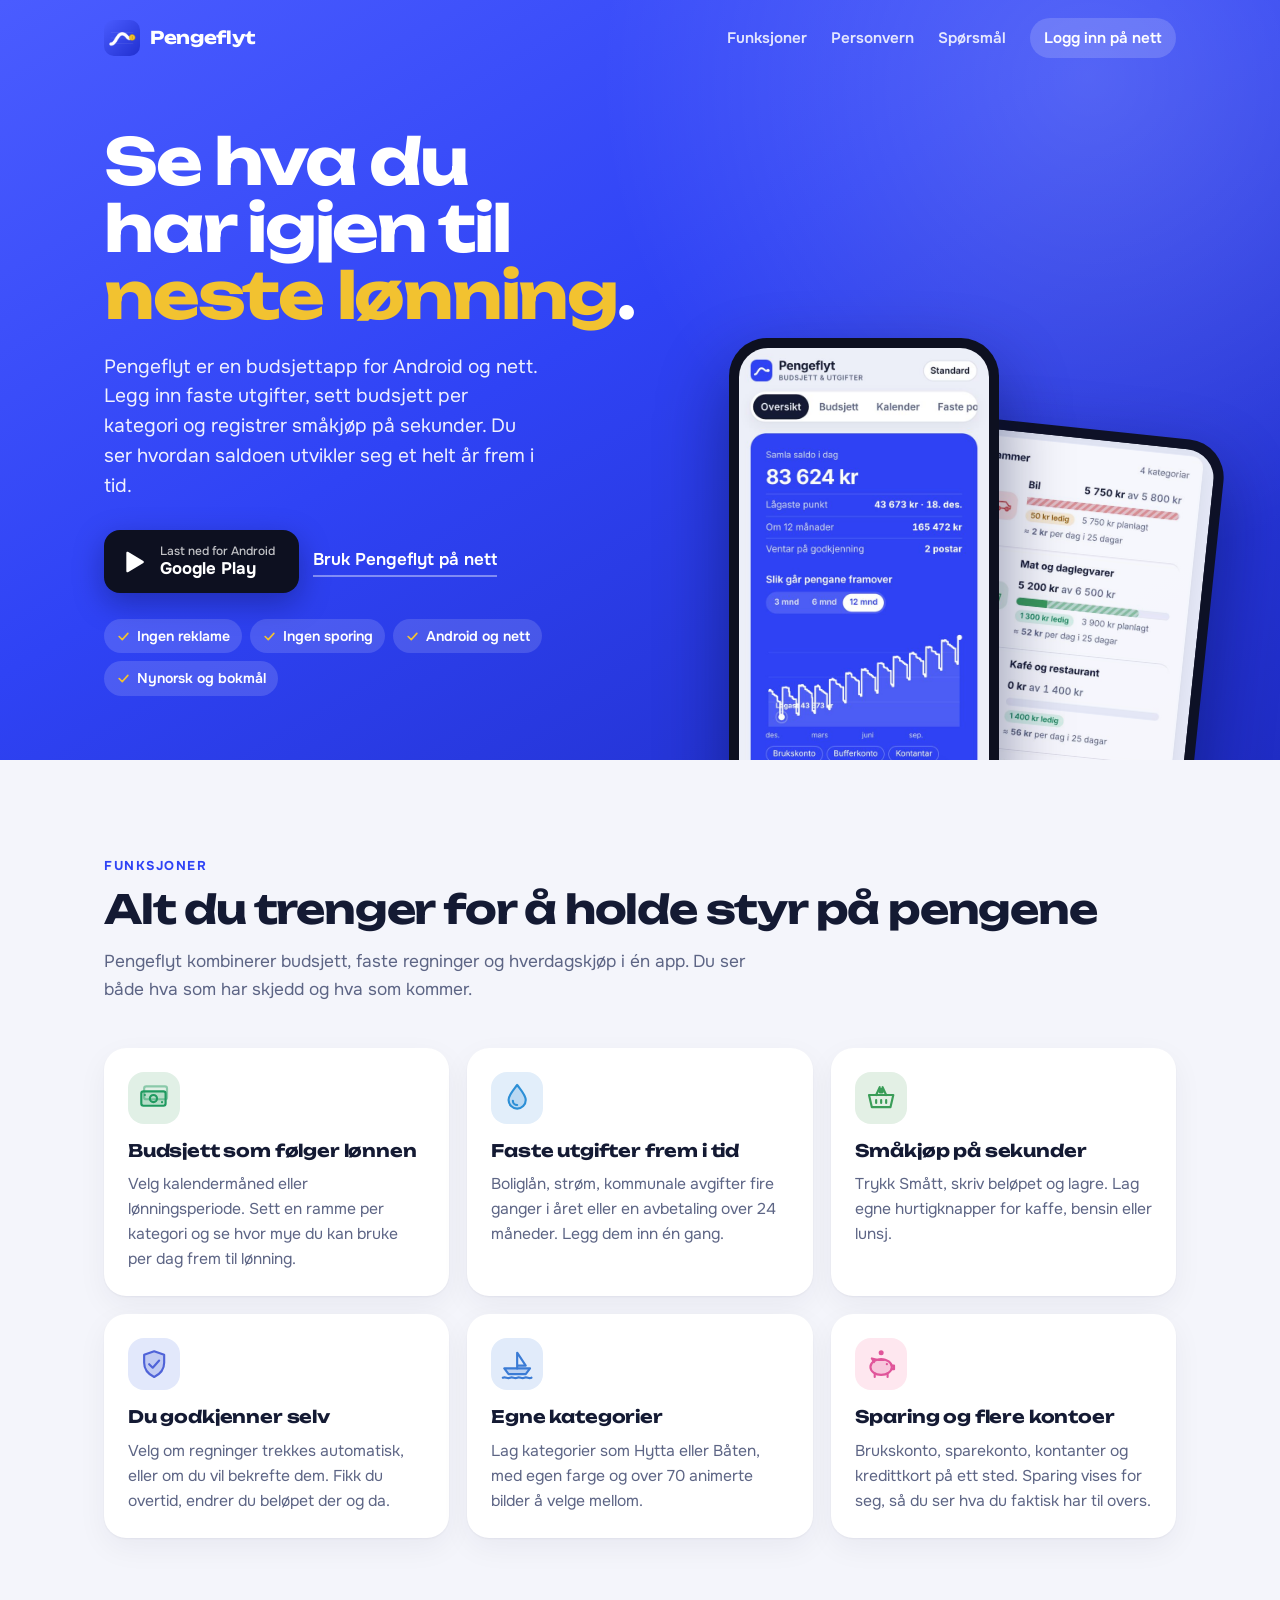
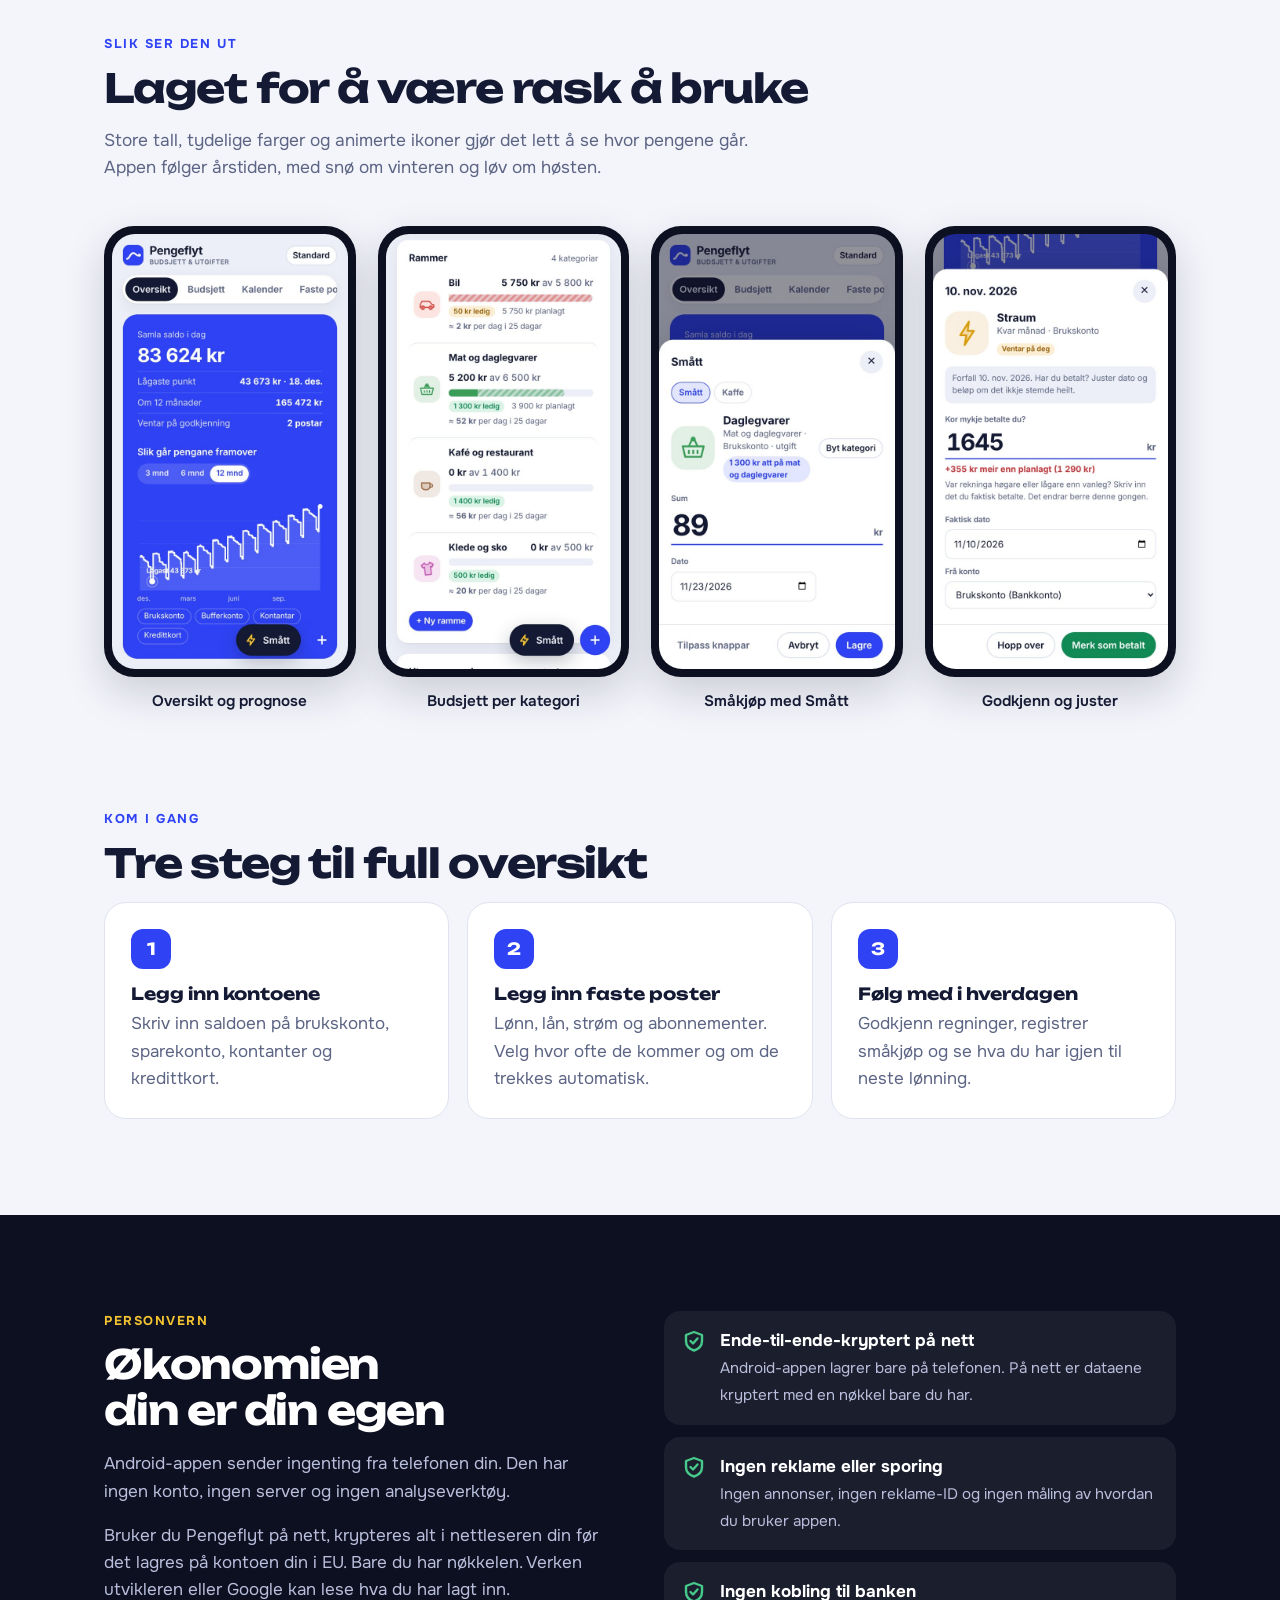
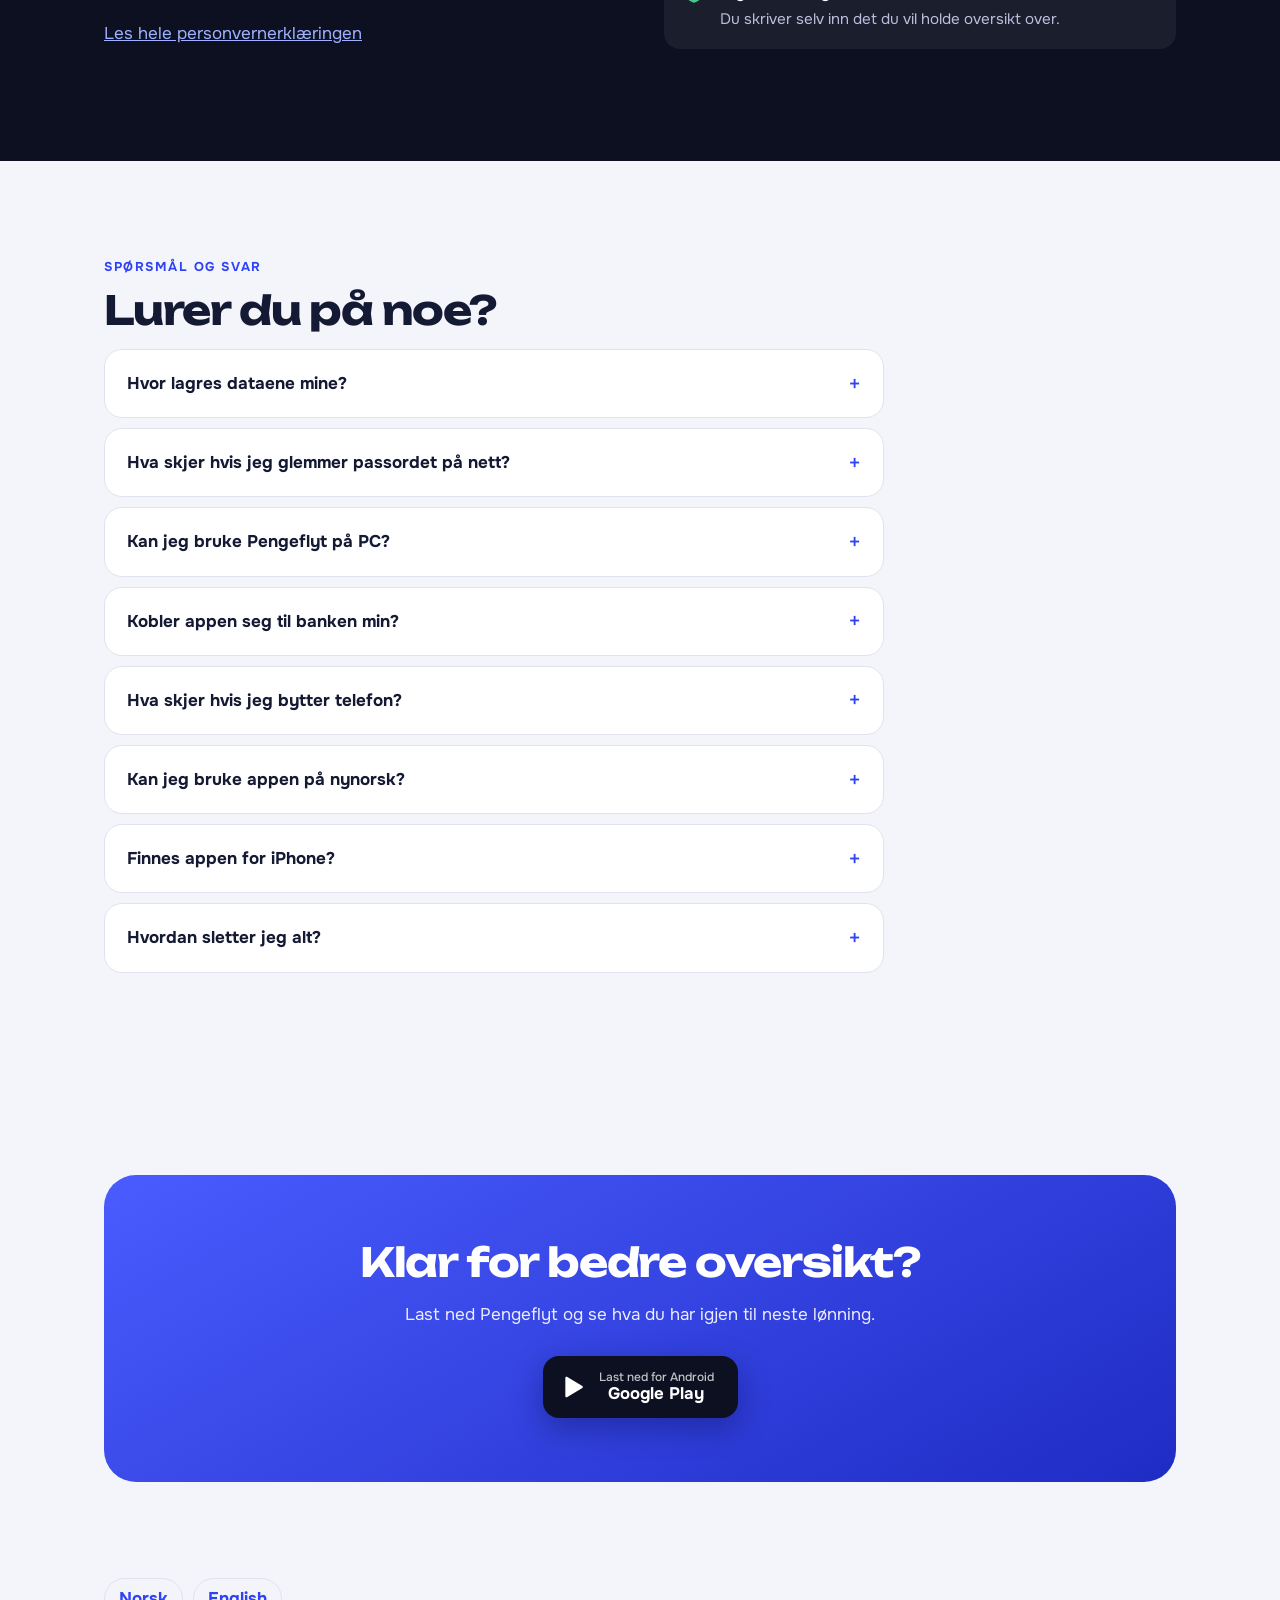
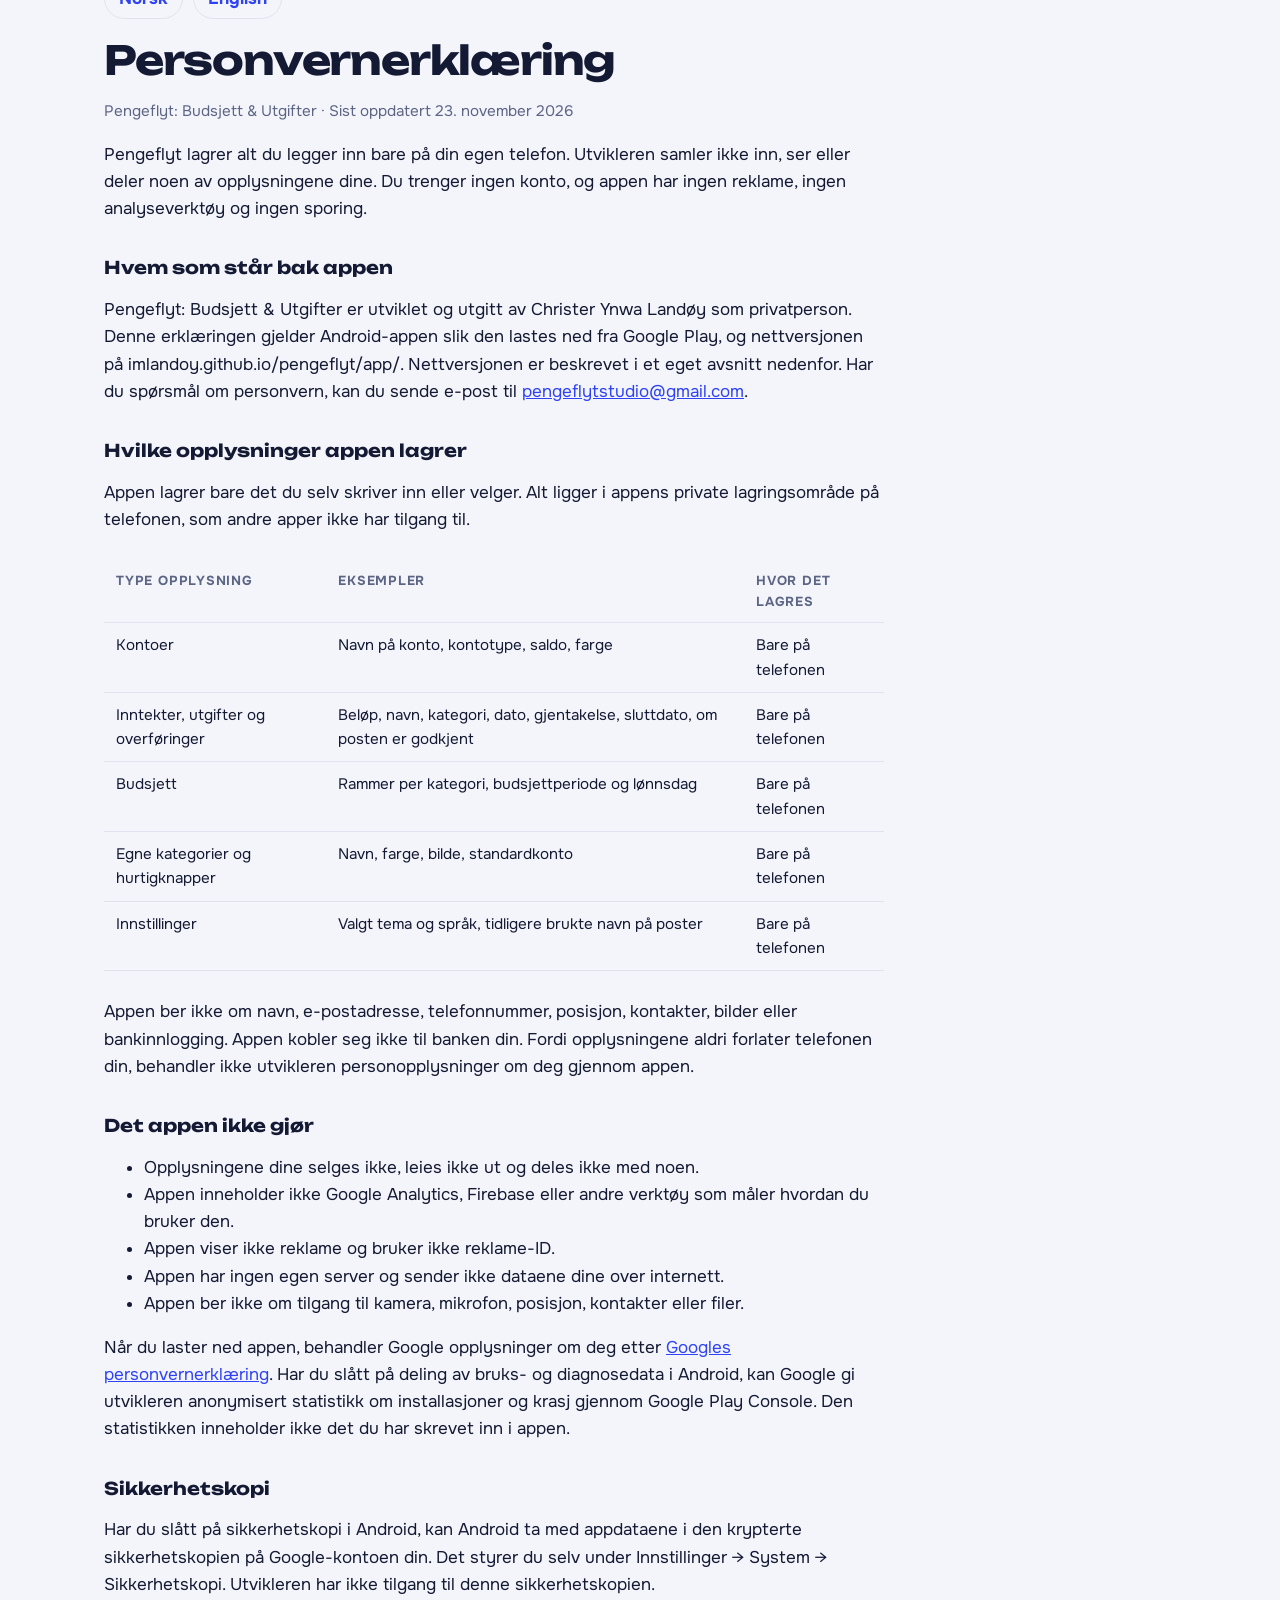
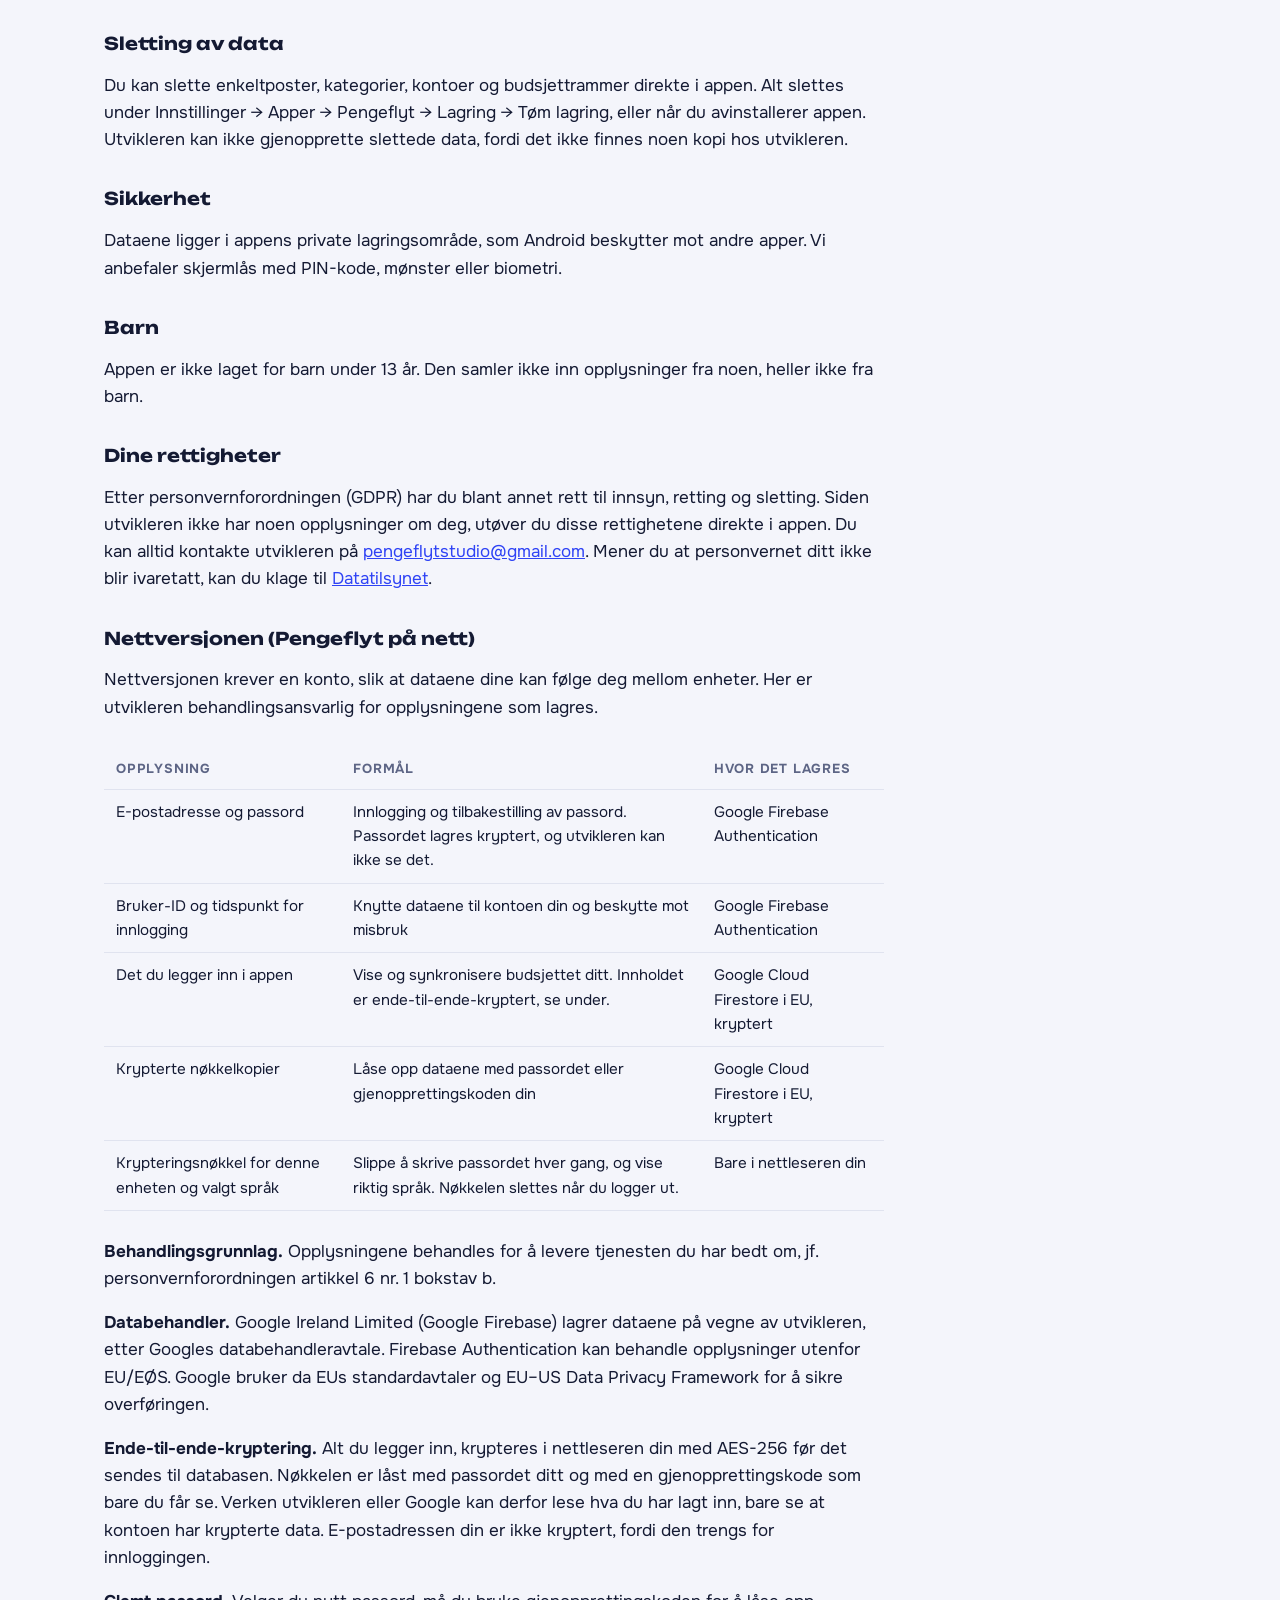
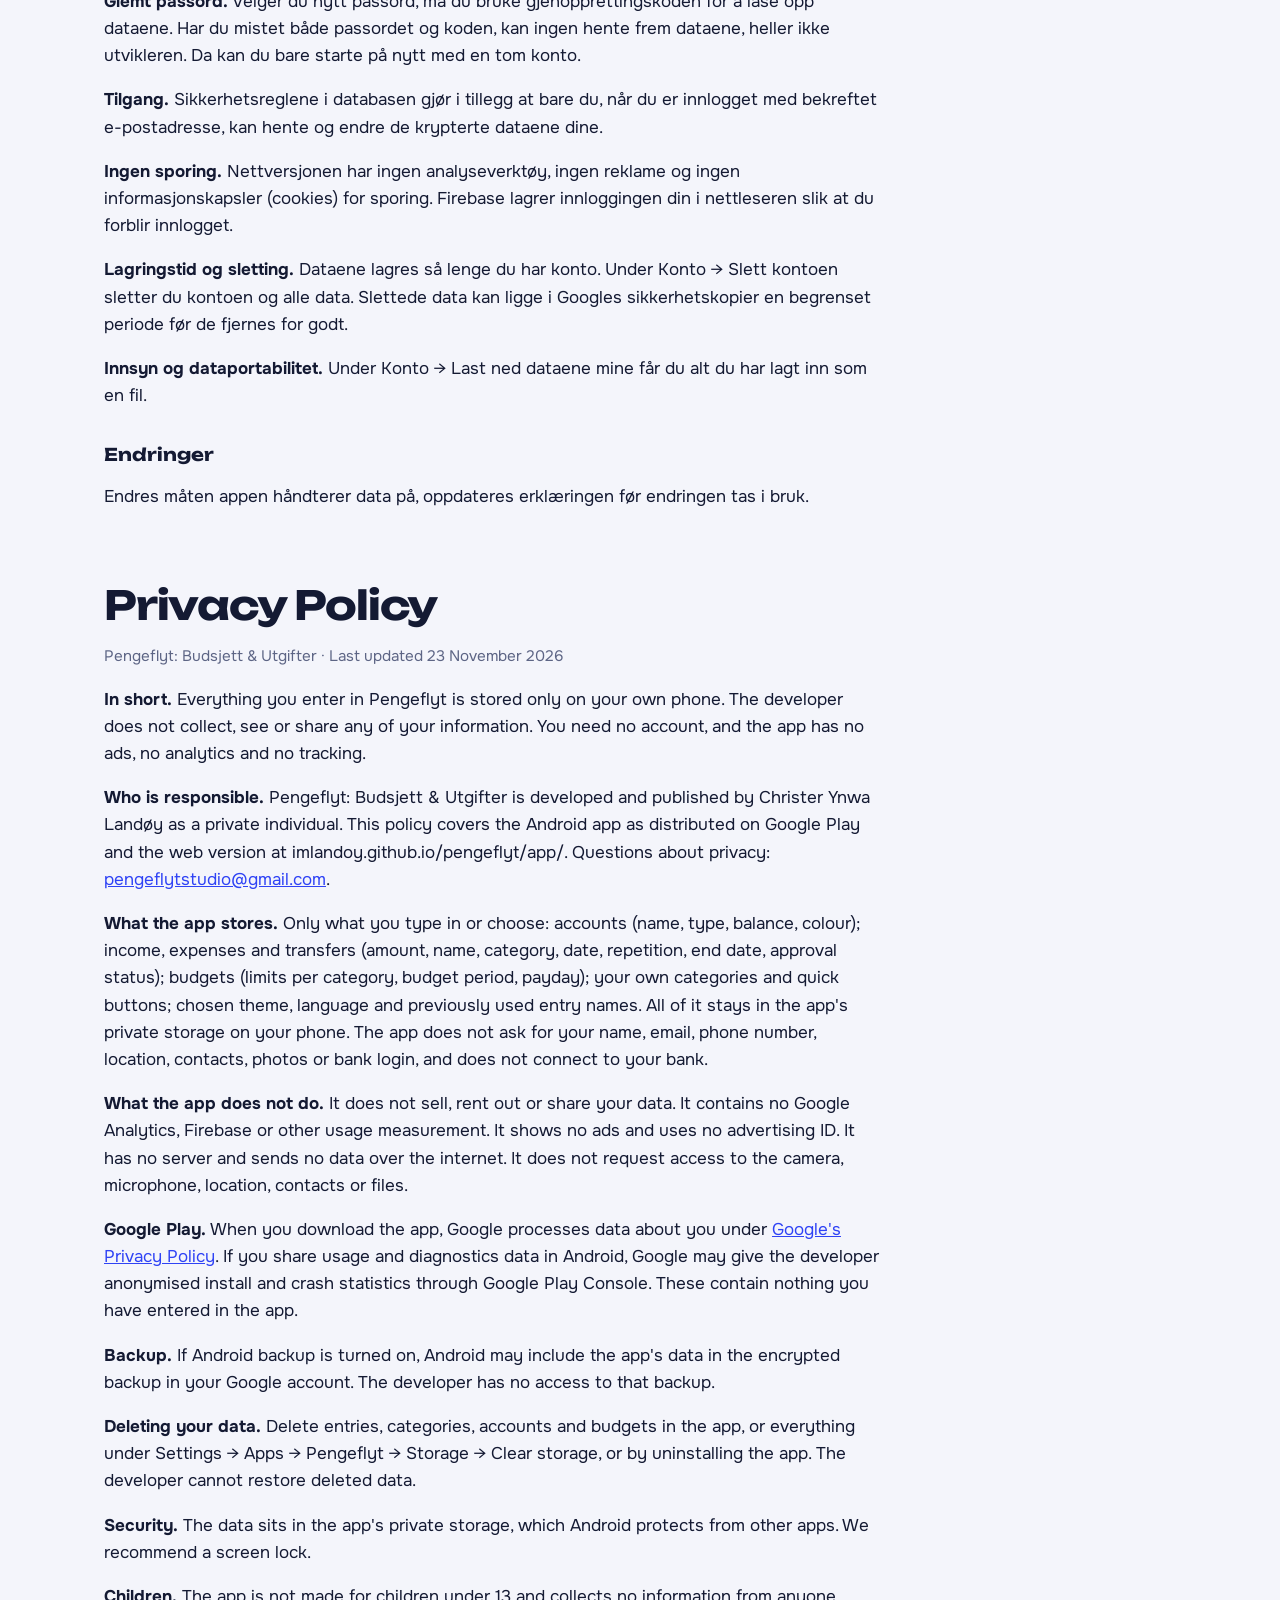
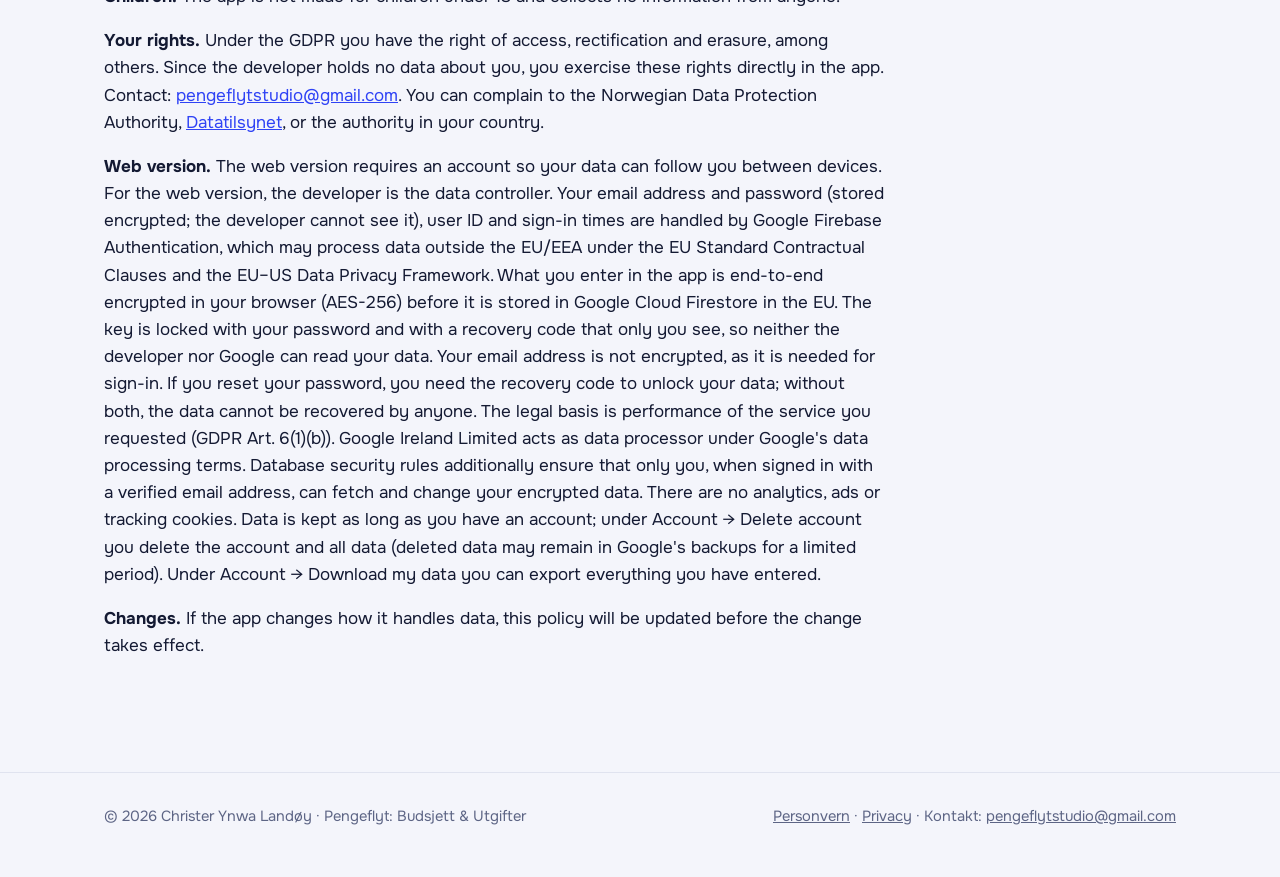
==== commit a2e2588a: "Add files via upload" ====
--- a/index.html
+++ b/index.html
@@ -322,11 +322,11 @@
         <p class="kicker">Personvern</p>
         <h2 style="color:#fff">Økonomien din er din egen</h2>
         <p>Android-appen sender ingenting fra telefonen din. Den har ingen konto, ingen server og ingen analyseverktøy.</p>
-        <p>Bruker du Pengeflyt på nett, lagres dataene på kontoen din i Google Firebase i EU, slik at du ser det samme på alle enheter. Bare du har tilgang, og du kan laste ned eller slette alt når du vil.</p>
+        <p>Bruker du Pengeflyt på nett, krypteres alt i nettleseren din før det lagres på kontoen din i EU. Bare du har nøkkelen. Verken utvikleren eller Google kan lese hva du har lagt inn.</p>
         <p><a href="#personvern">Les hele personvernerklæringen</a></p>
       </div>
       <ul class="promise">
-        <li><svg viewBox="0 0 24 24" fill="none" stroke="currentColor" stroke-width="2.4" stroke-linecap="round" stroke-linejoin="round"><path d="M12 3 20 6v6c0 5-3.5 8-8 9.5C7.5 20 4 17 4 12V6z"/><path d="M8.5 12l2.5 2.5 4.5-5"/></svg><div><b>Du velger hvor dataene ligger</b><span>Android-appen lagrer bare på telefonen. På nett ligger dataene på din egen konto.</span></div></li>
+        <li><svg viewBox="0 0 24 24" fill="none" stroke="currentColor" stroke-width="2.4" stroke-linecap="round" stroke-linejoin="round"><path d="M12 3 20 6v6c0 5-3.5 8-8 9.5C7.5 20 4 17 4 12V6z"/><path d="M8.5 12l2.5 2.5 4.5-5"/></svg><div><b>Ende-til-ende-kryptert på nett</b><span>Android-appen lagrer bare på telefonen. På nett er dataene kryptert med en nøkkel bare du har.</span></div></li>
         <li><svg viewBox="0 0 24 24" fill="none" stroke="currentColor" stroke-width="2.4" stroke-linecap="round" stroke-linejoin="round"><path d="M12 3 20 6v6c0 5-3.5 8-8 9.5C7.5 20 4 17 4 12V6z"/><path d="M8.5 12l2.5 2.5 4.5-5"/></svg><div><b>Ingen reklame eller sporing</b><span>Ingen annonser, ingen reklame-ID og ingen måling av hvordan du bruker appen.</span></div></li>
         <li><svg viewBox="0 0 24 24" fill="none" stroke="currentColor" stroke-width="2.4" stroke-linecap="round" stroke-linejoin="round"><path d="M12 3 20 6v6c0 5-3.5 8-8 9.5C7.5 20 4 17 4 12V6z"/><path d="M8.5 12l2.5 2.5 4.5-5"/></svg><div><b>Ingen kobling til banken</b><span>Du skriver selv inn det du vil holde oversikt over.</span></div></li>
       </ul>
@@ -337,7 +337,8 @@
     <div class="wrap faq">
       <p class="kicker">Spørsmål og svar</p>
       <h2>Lurer du på noe?</h2>
-      <details class="q"><summary>Hvor lagres dataene mine?</summary><p>I Android-appen bare på telefonen din, i appens private lagring. På nett lagres de på kontoen din i Google Firebase i EU. Ingen andre enn du har tilgang.</p></details>
+      <details class="q"><summary>Hvor lagres dataene mine?</summary><p>I Android-appen bare på telefonen din, i appens private lagring. På nett krypteres de i nettleseren og lagres kryptert på kontoen din i Google Firebase i EU. Ingen andre enn du kan lese dem, heller ikke utvikleren.</p></details>
+      <details class="q"><summary>Hva skjer hvis jeg glemmer passordet på nett?</summary><p>Du får en gjenopprettingskode når du lager kontoen. Velger du nytt passord, bruker du koden for å låse opp dataene igjen. Uten koden kan ingen hente dem frem, fordi bare du har nøkkelen. Har du mistet koden, kan du lage en ny under Konto så lenge du husker passordet.</p></details>
       <details class="q"><summary>Kan jeg bruke Pengeflyt på PC?</summary><p>Ja. Gå til <a href="app/">Pengeflyt på nett</a> og lag en konto med e-post og passord. Da ser du det samme på PC, nettbrett og mobil.</p></details>
       <details class="q"><summary>Kobler appen seg til banken min?</summary><p>Nei. Du legger selv inn kontoer, saldo og poster. Det gir deg full kontroll og betyr at du aldri trenger å logge inn med BankID.</p></details>
       <details class="q"><summary>Hva skjer hvis jeg bytter telefon?</summary><p>Har du sikkerhetskopi slått på i Android, kan appdataene følge med til den nye telefonen via Google-kontoen din. Sikkerhetskopien er kryptert, og utvikleren har ikke tilgang til den.</p></details>
@@ -409,13 +410,16 @@
         <tbody>
           <tr><td>E-postadresse og passord</td><td>Innlogging og tilbakestilling av passord. Passordet lagres kryptert, og utvikleren kan ikke se det.</td><td>Google Firebase Authentication</td></tr>
           <tr><td>Bruker-ID og tidspunkt for innlogging</td><td>Knytte dataene til kontoen din og beskytte mot misbruk</td><td>Google Firebase Authentication</td></tr>
-          <tr><td>Det du legger inn i appen</td><td>Vise og synkronisere budsjettet ditt</td><td>Google Cloud Firestore i EU</td></tr>
-          <tr><td>Valgt språk</td><td>Vise innloggingssiden på riktig språk</td><td>Bare i nettleseren din</td></tr>
+          <tr><td>Det du legger inn i appen</td><td>Vise og synkronisere budsjettet ditt. Innholdet er ende-til-ende-kryptert, se under.</td><td>Google Cloud Firestore i EU, kryptert</td></tr>
+          <tr><td>Krypterte nøkkelkopier</td><td>Låse opp dataene med passordet eller gjenopprettingskoden din</td><td>Google Cloud Firestore i EU, kryptert</td></tr>
+          <tr><td>Krypteringsnøkkel for denne enheten og valgt språk</td><td>Slippe å skrive passordet hver gang, og vise riktig språk. Nøkkelen slettes når du logger ut.</td><td>Bare i nettleseren din</td></tr>
         </tbody>
       </table></div>
       <p><b>Behandlingsgrunnlag.</b> Opplysningene behandles for å levere tjenesten du har bedt om, jf. personvernforordningen artikkel 6 nr. 1 bokstav b.</p>
       <p><b>Databehandler.</b> Google Ireland Limited (Google Firebase) lagrer dataene på vegne av utvikleren, etter Googles databehandleravtale. Firebase Authentication kan behandle opplysninger utenfor EU/EØS. Google bruker da EUs standardavtaler og EU–US Data Privacy Framework for å sikre overføringen.</p>
-      <p><b>Tilgang.</b> Sikkerhetsreglene i databasen gjør at bare du, når du er innlogget, kan lese og endre dine data. Utvikleren bruker ikke dataene dine til noe annet enn å drive tjenesten, og ser ikke på dem.</p>
+      <p><b>Ende-til-ende-kryptering.</b> Alt du legger inn, krypteres i nettleseren din med AES-256 før det sendes til databasen. Nøkkelen er låst med passordet ditt og med en gjenopprettingskode som bare du får se. Verken utvikleren eller Google kan derfor lese hva du har lagt inn, bare se at kontoen har krypterte data. E-postadressen din er ikke kryptert, fordi den trengs for innloggingen.</p>
+      <p><b>Glemt passord.</b> Velger du nytt passord, må du bruke gjenopprettingskoden for å låse opp dataene. Har du mistet både passordet og koden, kan ingen hente frem dataene, heller ikke utvikleren. Da kan du bare starte på nytt med en tom konto.</p>
+      <p><b>Tilgang.</b> Sikkerhetsreglene i databasen gjør i tillegg at bare du, når du er innlogget med bekreftet e-postadresse, kan hente og endre de krypterte dataene dine.</p>
       <p><b>Ingen sporing.</b> Nettversjonen har ingen analyseverktøy, ingen reklame og ingen informasjonskapsler (cookies) for sporing. Firebase lagrer innloggingen din i nettleseren slik at du forblir innlogget.</p>
       <p><b>Lagringstid og sletting.</b> Dataene lagres så lenge du har konto. Under Konto → Slett kontoen sletter du kontoen og alle data. Slettede data kan ligge i Googles sikkerhetskopier en begrenset periode før de fjernes for godt.</p>
       <p><b>Innsyn og dataportabilitet.</b> Under Konto → Last ned dataene mine får du alt du har lagt inn som en fil.</p>
@@ -434,7 +438,7 @@
       <p><b>Security.</b> The data sits in the app's private storage, which Android protects from other apps. We recommend a screen lock.</p>
       <p><b>Children.</b> The app is not made for children under 13 and collects no information from anyone.</p>
       <p><b>Your rights.</b> Under the GDPR you have the right of access, rectification and erasure, among others. Since the developer holds no data about you, you exercise these rights directly in the app. Contact: <a href="mailto:pengeflytstudio@gmail.com">pengeflytstudio@gmail.com</a>. You can complain to the Norwegian Data Protection Authority, <a href="https://www.datatilsynet.no/en/" rel="noopener">Datatilsynet</a>, or the authority in your country.</p>
-      <p><b>Web version.</b> The web version requires an account so your data can follow you between devices. For the web version, the developer is the data controller. Your email address and password (stored encrypted; the developer cannot see it), user ID and sign-in times are handled by Google Firebase Authentication, which may process data outside the EU/EEA under the EU Standard Contractual Clauses and the EU–US Data Privacy Framework. What you enter in the app is stored in Google Cloud Firestore in the EU. The legal basis is performance of the service you requested (GDPR Art. 6(1)(b)). Google Ireland Limited acts as data processor under Google's data processing terms. Database security rules ensure that only you, when signed in, can read and change your data. There are no analytics, ads or tracking cookies. Data is kept as long as you have an account; under Account → Delete account you delete the account and all data (deleted data may remain in Google's backups for a limited period). Under Account → Download my data you can export everything you have entered.</p>
+      <p><b>Web version.</b> The web version requires an account so your data can follow you between devices. For the web version, the developer is the data controller. Your email address and password (stored encrypted; the developer cannot see it), user ID and sign-in times are handled by Google Firebase Authentication, which may process data outside the EU/EEA under the EU Standard Contractual Clauses and the EU–US Data Privacy Framework. What you enter in the app is end-to-end encrypted in your browser (AES-256) before it is stored in Google Cloud Firestore in the EU. The key is locked with your password and with a recovery code that only you see, so neither the developer nor Google can read your data. Your email address is not encrypted, as it is needed for sign-in. If you reset your password, you need the recovery code to unlock your data; without both, the data cannot be recovered by anyone. The legal basis is performance of the service you requested (GDPR Art. 6(1)(b)). Google Ireland Limited acts as data processor under Google's data processing terms. Database security rules additionally ensure that only you, when signed in with a verified email address, can fetch and change your encrypted data. There are no analytics, ads or tracking cookies. Data is kept as long as you have an account; under Account → Delete account you delete the account and all data (deleted data may remain in Google's backups for a limited period). Under Account → Download my data you can export everything you have entered.</p>
       <p><b>Changes.</b> If the app changes how it handles data, this policy will be updated before the change takes effect.</p>
     </div>
   </section>
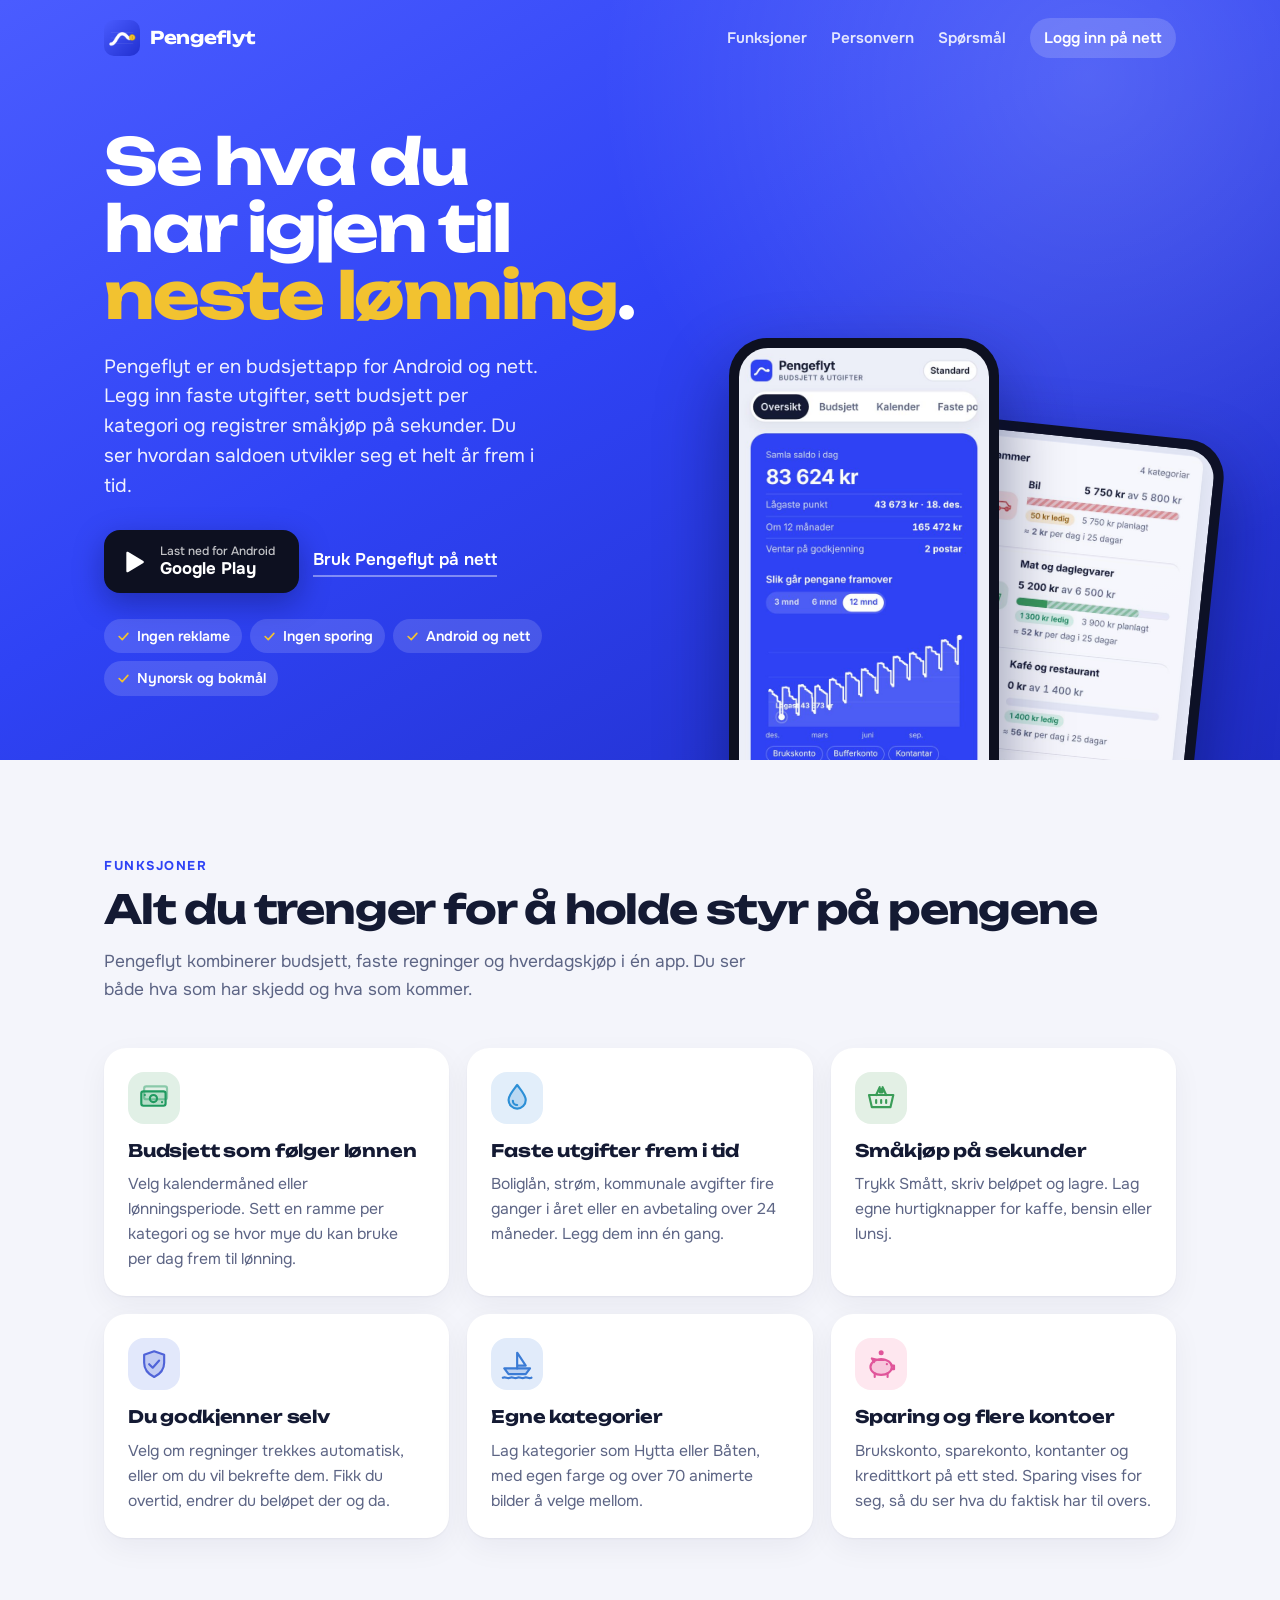
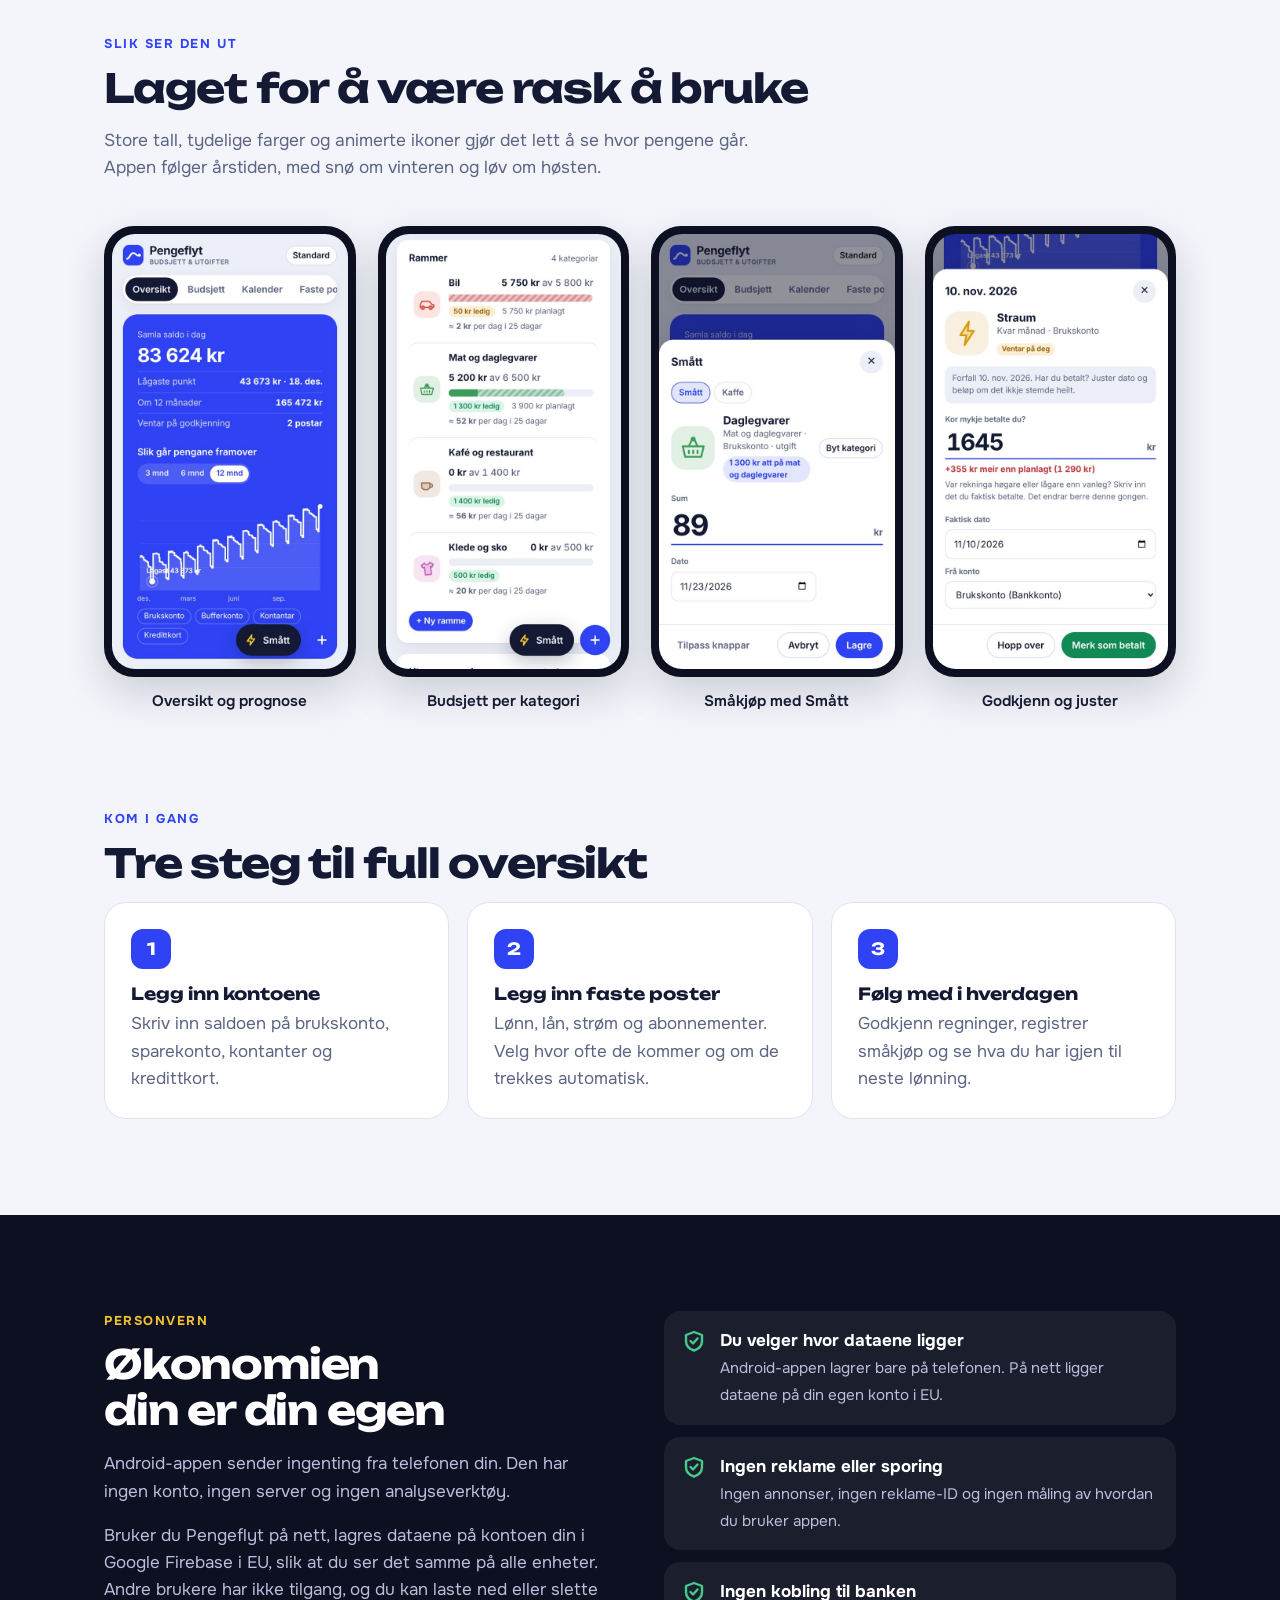
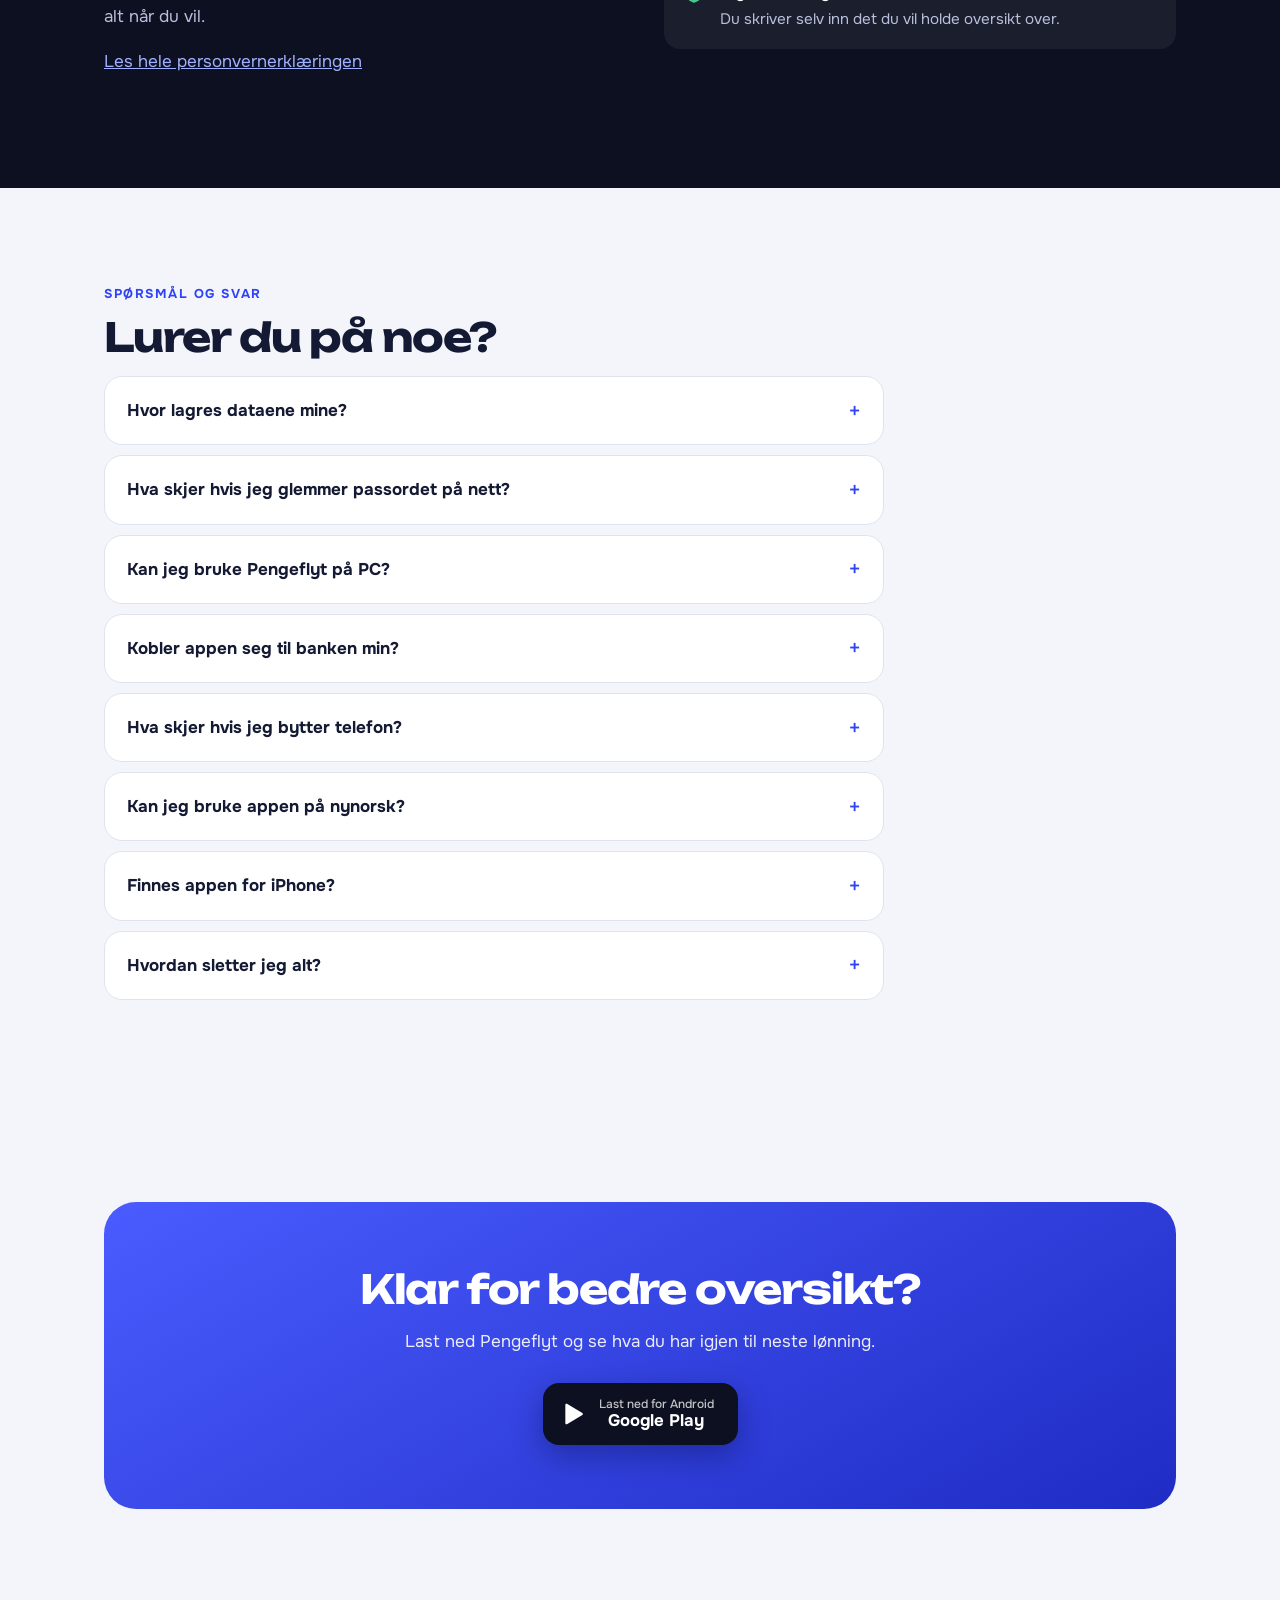
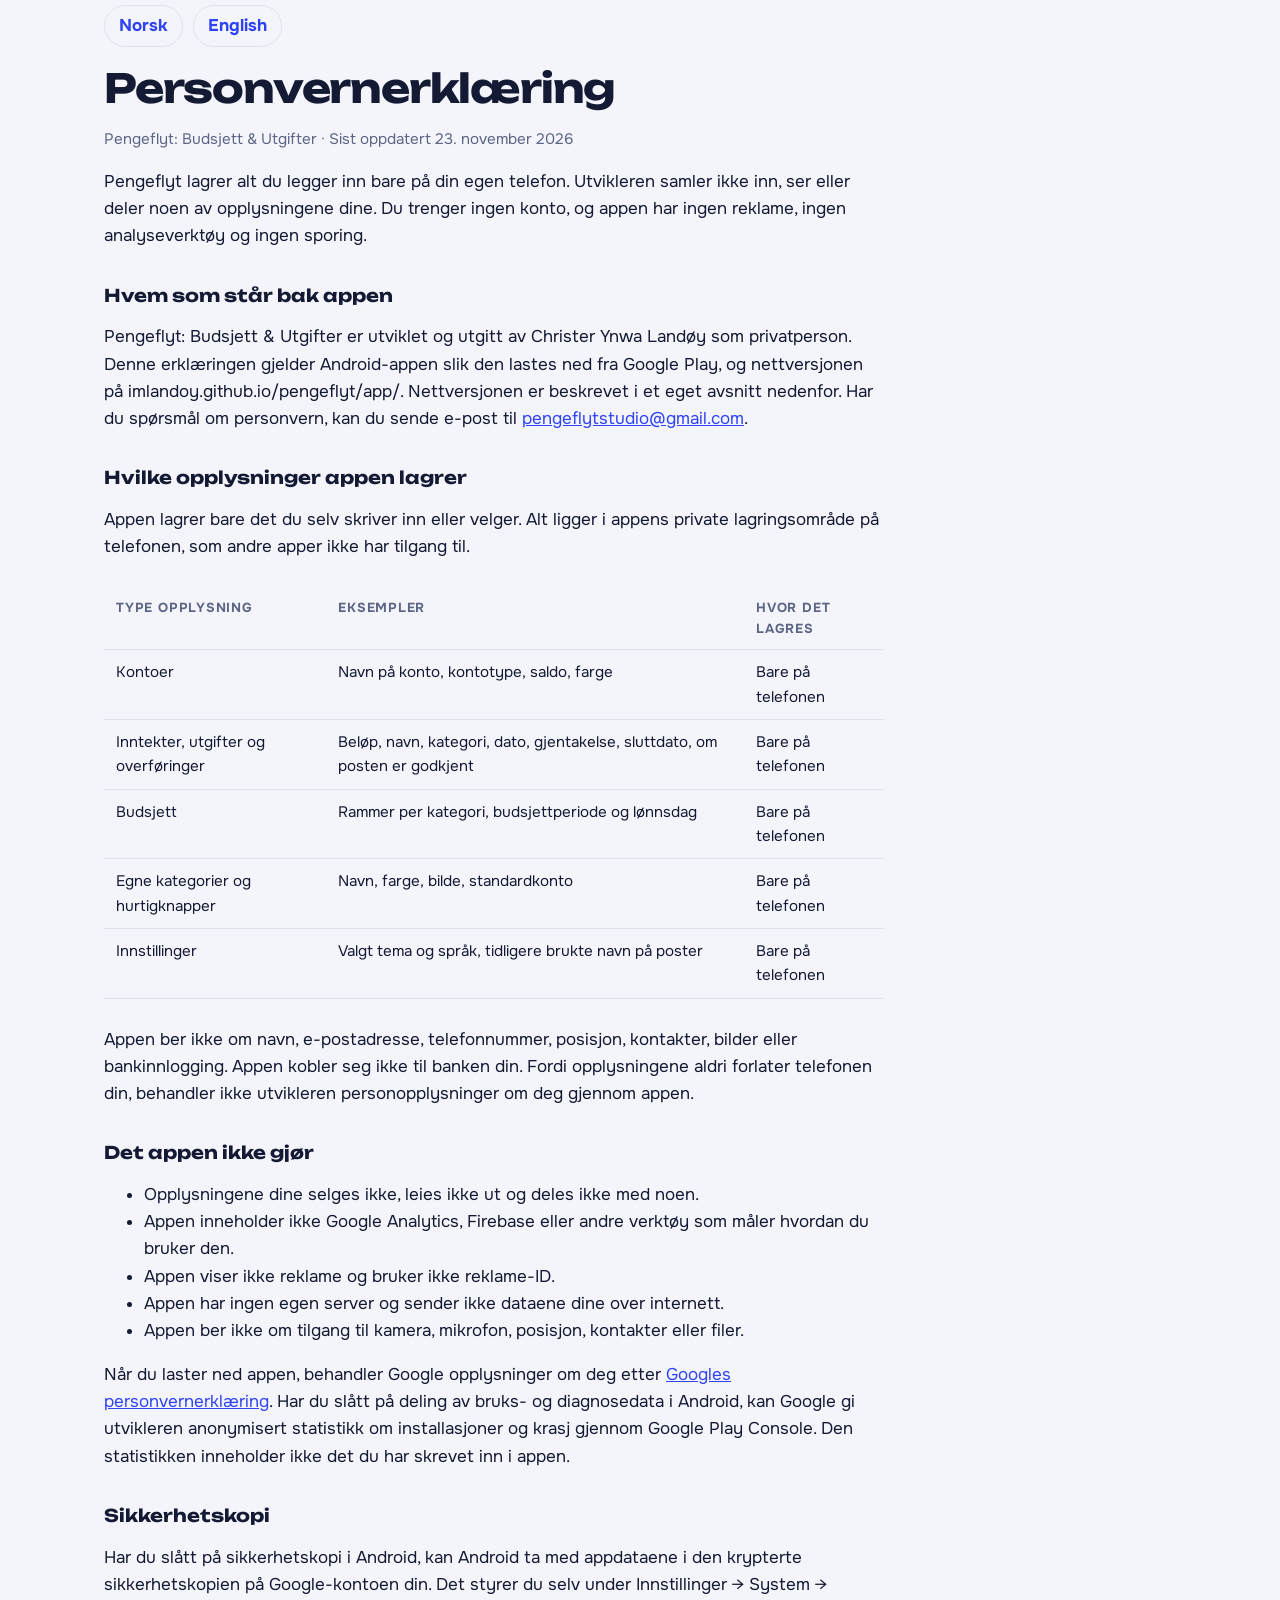
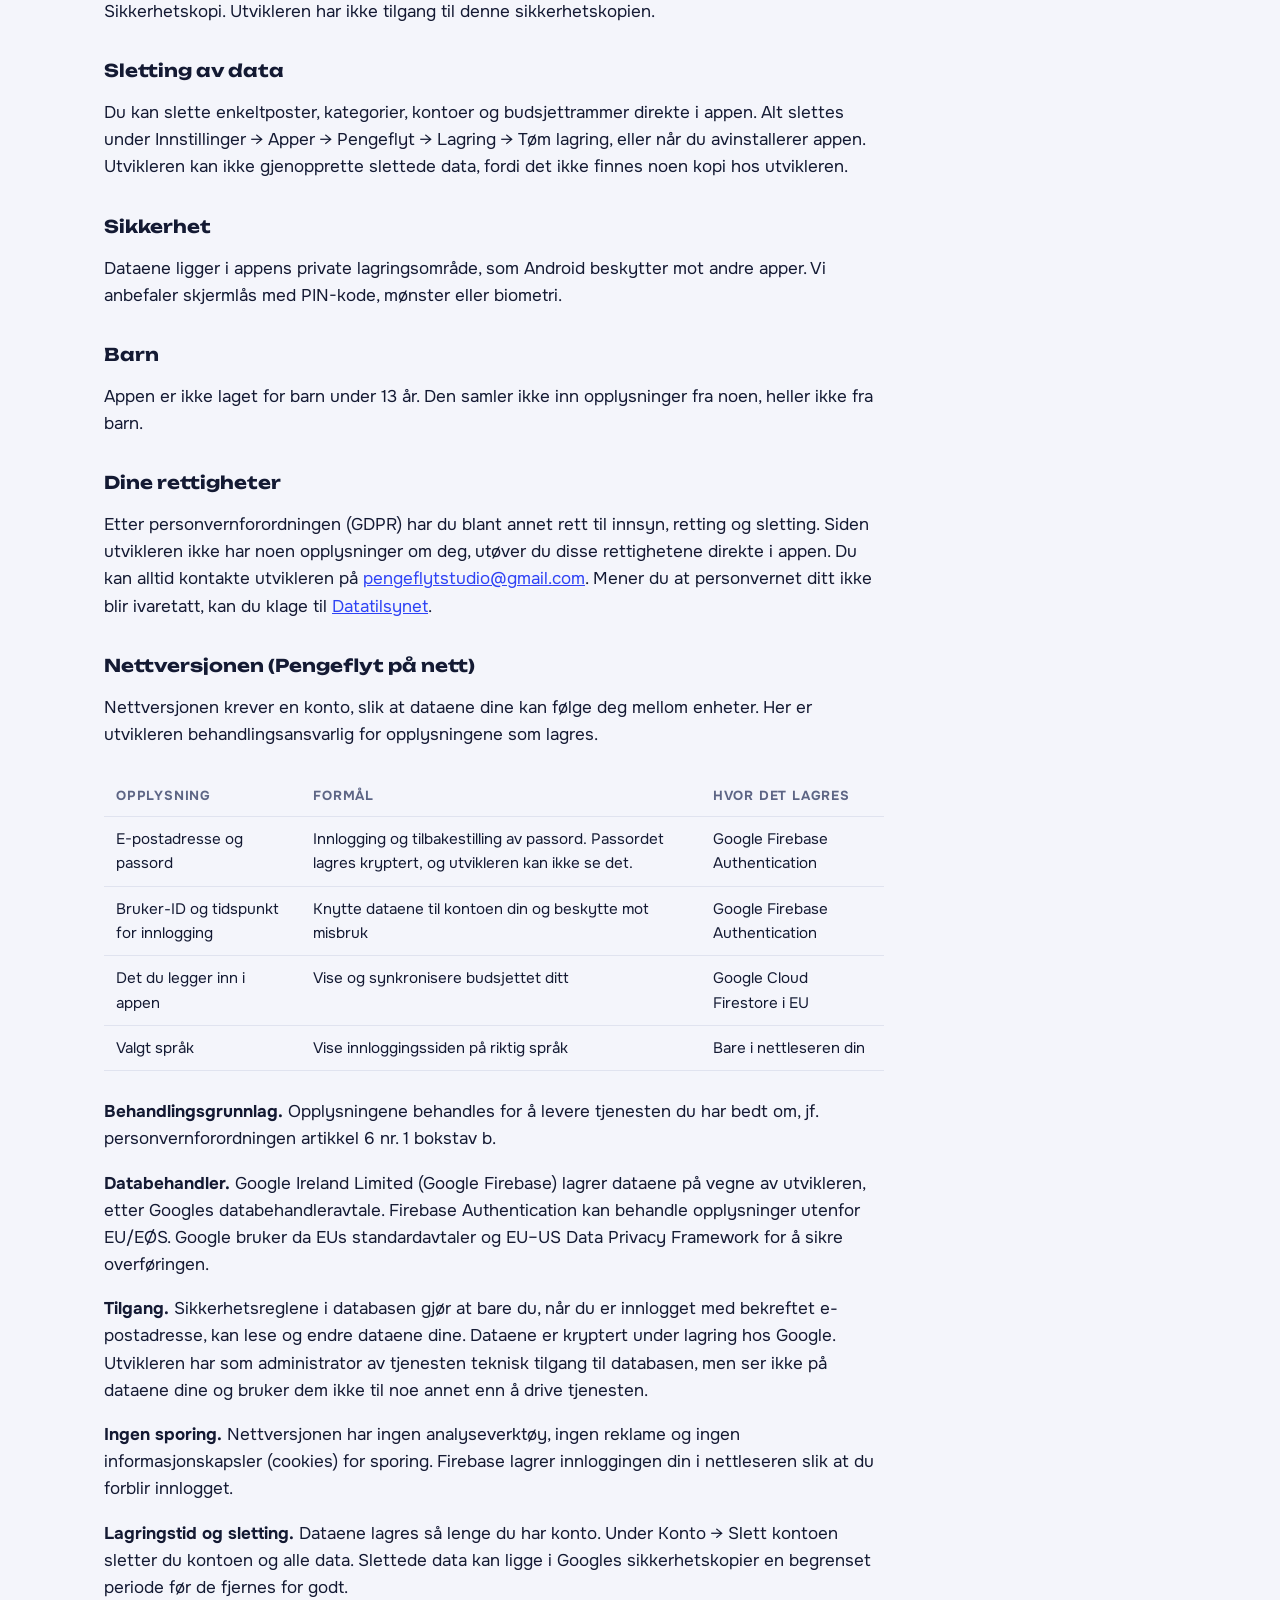
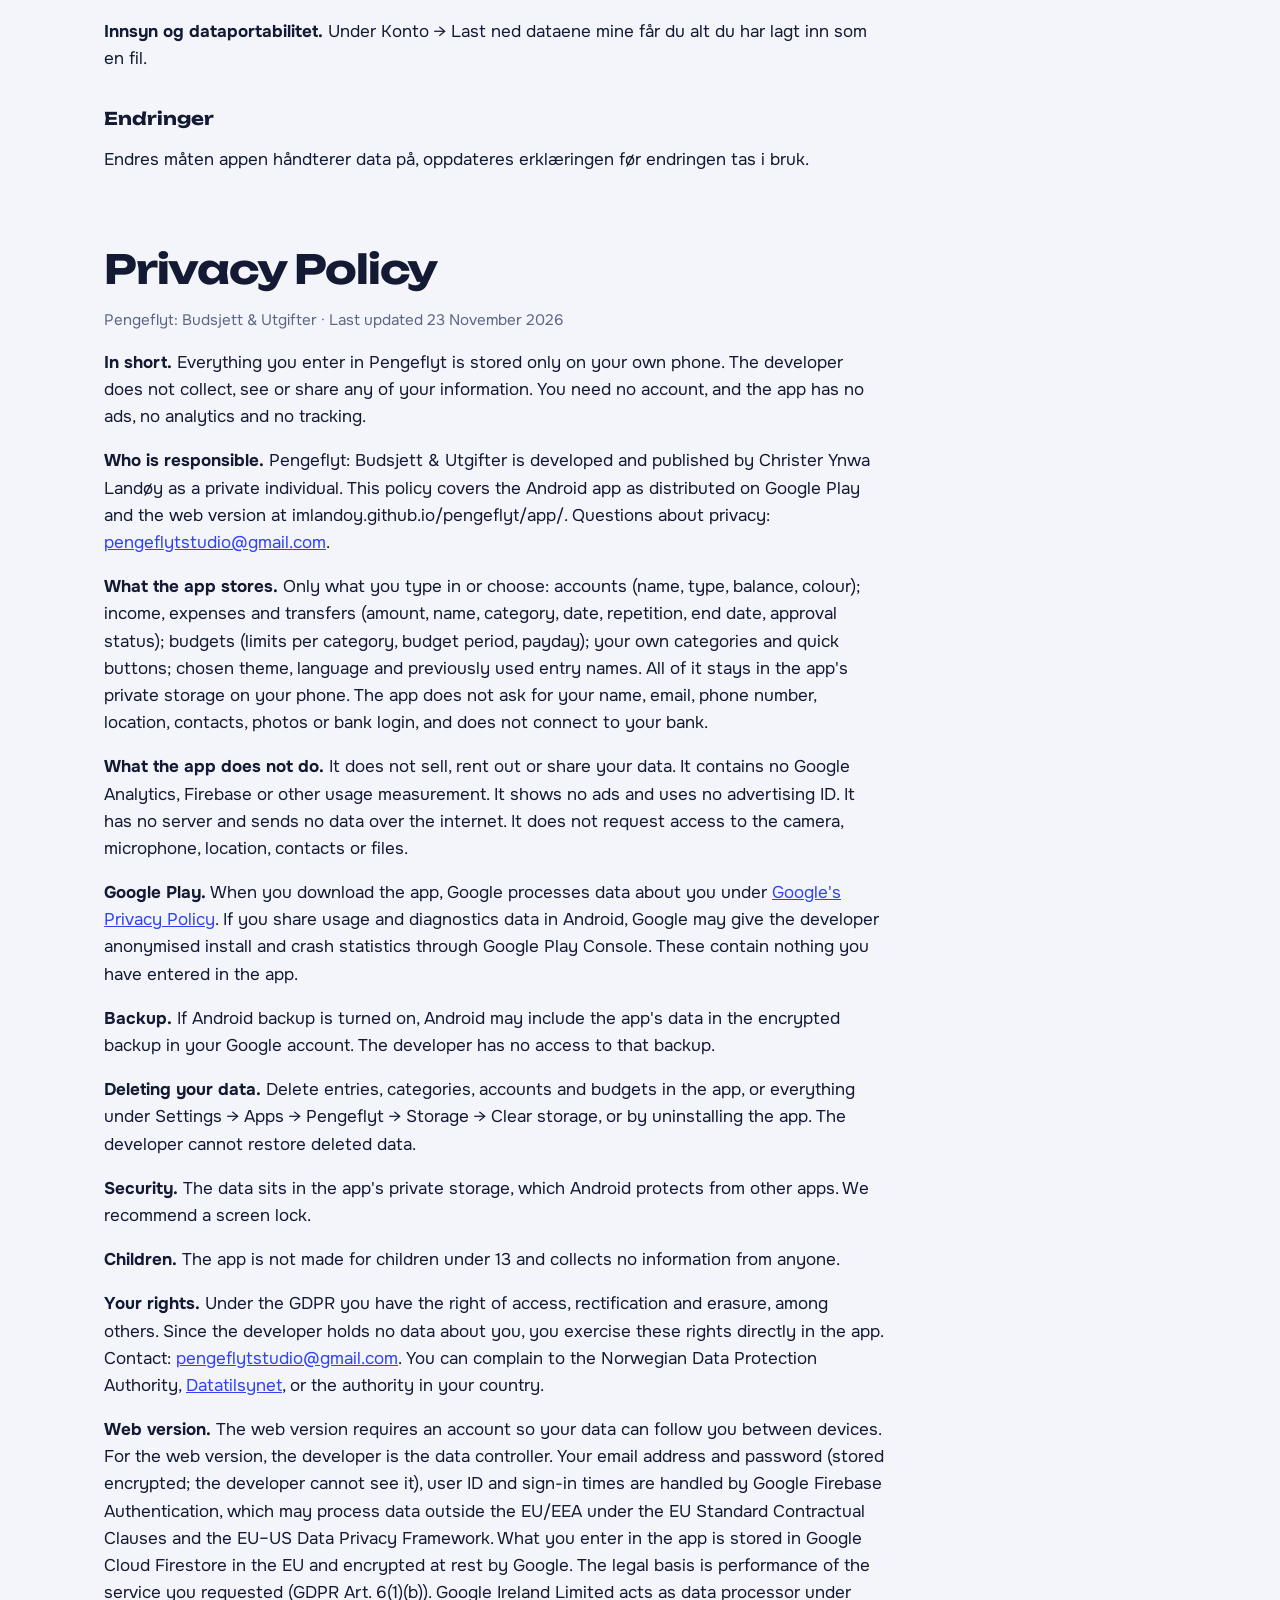
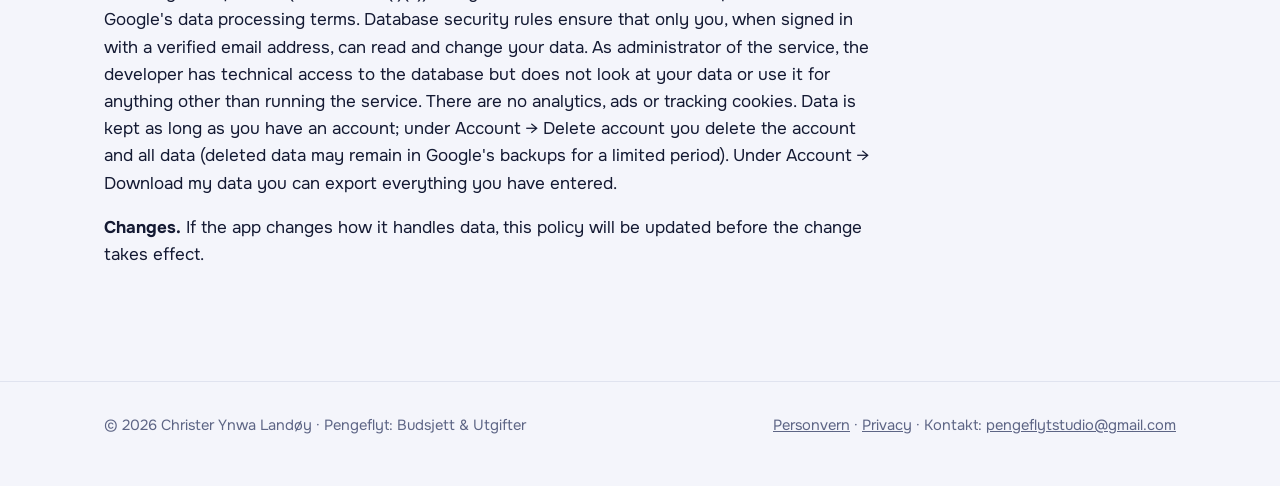
==== commit b135daa1: "Add files via upload" ====
--- a/index.html
+++ b/index.html
@@ -322,11 +322,11 @@
         <p class="kicker">Personvern</p>
         <h2 style="color:#fff">Økonomien din er din egen</h2>
         <p>Android-appen sender ingenting fra telefonen din. Den har ingen konto, ingen server og ingen analyseverktøy.</p>
-        <p>Bruker du Pengeflyt på nett, krypteres alt i nettleseren din før det lagres på kontoen din i EU. Bare du har nøkkelen. Verken utvikleren eller Google kan lese hva du har lagt inn.</p>
+        <p>Bruker du Pengeflyt på nett, lagres dataene på kontoen din i Google Firebase i EU, slik at du ser det samme på alle enheter. Andre brukere har ikke tilgang, og du kan laste ned eller slette alt når du vil.</p>
         <p><a href="#personvern">Les hele personvernerklæringen</a></p>
       </div>
       <ul class="promise">
-        <li><svg viewBox="0 0 24 24" fill="none" stroke="currentColor" stroke-width="2.4" stroke-linecap="round" stroke-linejoin="round"><path d="M12 3 20 6v6c0 5-3.5 8-8 9.5C7.5 20 4 17 4 12V6z"/><path d="M8.5 12l2.5 2.5 4.5-5"/></svg><div><b>Ende-til-ende-kryptert på nett</b><span>Android-appen lagrer bare på telefonen. På nett er dataene kryptert med en nøkkel bare du har.</span></div></li>
+        <li><svg viewBox="0 0 24 24" fill="none" stroke="currentColor" stroke-width="2.4" stroke-linecap="round" stroke-linejoin="round"><path d="M12 3 20 6v6c0 5-3.5 8-8 9.5C7.5 20 4 17 4 12V6z"/><path d="M8.5 12l2.5 2.5 4.5-5"/></svg><div><b>Du velger hvor dataene ligger</b><span>Android-appen lagrer bare på telefonen. På nett ligger dataene på din egen konto i EU.</span></div></li>
         <li><svg viewBox="0 0 24 24" fill="none" stroke="currentColor" stroke-width="2.4" stroke-linecap="round" stroke-linejoin="round"><path d="M12 3 20 6v6c0 5-3.5 8-8 9.5C7.5 20 4 17 4 12V6z"/><path d="M8.5 12l2.5 2.5 4.5-5"/></svg><div><b>Ingen reklame eller sporing</b><span>Ingen annonser, ingen reklame-ID og ingen måling av hvordan du bruker appen.</span></div></li>
         <li><svg viewBox="0 0 24 24" fill="none" stroke="currentColor" stroke-width="2.4" stroke-linecap="round" stroke-linejoin="round"><path d="M12 3 20 6v6c0 5-3.5 8-8 9.5C7.5 20 4 17 4 12V6z"/><path d="M8.5 12l2.5 2.5 4.5-5"/></svg><div><b>Ingen kobling til banken</b><span>Du skriver selv inn det du vil holde oversikt over.</span></div></li>
       </ul>
@@ -337,8 +337,8 @@
     <div class="wrap faq">
       <p class="kicker">Spørsmål og svar</p>
       <h2>Lurer du på noe?</h2>
-      <details class="q"><summary>Hvor lagres dataene mine?</summary><p>I Android-appen bare på telefonen din, i appens private lagring. På nett krypteres de i nettleseren og lagres kryptert på kontoen din i Google Firebase i EU. Ingen andre enn du kan lese dem, heller ikke utvikleren.</p></details>
-      <details class="q"><summary>Hva skjer hvis jeg glemmer passordet på nett?</summary><p>Du får en gjenopprettingskode når du lager kontoen. Velger du nytt passord, bruker du koden for å låse opp dataene igjen. Uten koden kan ingen hente dem frem, fordi bare du har nøkkelen. Har du mistet koden, kan du lage en ny under Konto så lenge du husker passordet.</p></details>
+      <details class="q"><summary>Hvor lagres dataene mine?</summary><p>I Android-appen bare på telefonen din, i appens private lagring. På nett lagres de på kontoen din i Google Firebase i EU. Andre brukere har ikke tilgang til dem.</p></details>
+      <details class="q"><summary>Hva skjer hvis jeg glemmer passordet på nett?</summary><p>Trykk «Glemt passordet?» på innloggingssiden, så får du en e-post der du kan velge nytt passord. Dataene dine er der fortsatt når du logger inn igjen.</p></details>
       <details class="q"><summary>Kan jeg bruke Pengeflyt på PC?</summary><p>Ja. Gå til <a href="app/">Pengeflyt på nett</a> og lag en konto med e-post og passord. Da ser du det samme på PC, nettbrett og mobil.</p></details>
       <details class="q"><summary>Kobler appen seg til banken min?</summary><p>Nei. Du legger selv inn kontoer, saldo og poster. Det gir deg full kontroll og betyr at du aldri trenger å logge inn med BankID.</p></details>
       <details class="q"><summary>Hva skjer hvis jeg bytter telefon?</summary><p>Har du sikkerhetskopi slått på i Android, kan appdataene følge med til den nye telefonen via Google-kontoen din. Sikkerhetskopien er kryptert, og utvikleren har ikke tilgang til den.</p></details>
@@ -410,16 +410,13 @@
         <tbody>
           <tr><td>E-postadresse og passord</td><td>Innlogging og tilbakestilling av passord. Passordet lagres kryptert, og utvikleren kan ikke se det.</td><td>Google Firebase Authentication</td></tr>
           <tr><td>Bruker-ID og tidspunkt for innlogging</td><td>Knytte dataene til kontoen din og beskytte mot misbruk</td><td>Google Firebase Authentication</td></tr>
-          <tr><td>Det du legger inn i appen</td><td>Vise og synkronisere budsjettet ditt. Innholdet er ende-til-ende-kryptert, se under.</td><td>Google Cloud Firestore i EU, kryptert</td></tr>
-          <tr><td>Krypterte nøkkelkopier</td><td>Låse opp dataene med passordet eller gjenopprettingskoden din</td><td>Google Cloud Firestore i EU, kryptert</td></tr>
-          <tr><td>Krypteringsnøkkel for denne enheten og valgt språk</td><td>Slippe å skrive passordet hver gang, og vise riktig språk. Nøkkelen slettes når du logger ut.</td><td>Bare i nettleseren din</td></tr>
+          <tr><td>Det du legger inn i appen</td><td>Vise og synkronisere budsjettet ditt</td><td>Google Cloud Firestore i EU</td></tr>
+          <tr><td>Valgt språk</td><td>Vise innloggingssiden på riktig språk</td><td>Bare i nettleseren din</td></tr>
         </tbody>
       </table></div>
       <p><b>Behandlingsgrunnlag.</b> Opplysningene behandles for å levere tjenesten du har bedt om, jf. personvernforordningen artikkel 6 nr. 1 bokstav b.</p>
       <p><b>Databehandler.</b> Google Ireland Limited (Google Firebase) lagrer dataene på vegne av utvikleren, etter Googles databehandleravtale. Firebase Authentication kan behandle opplysninger utenfor EU/EØS. Google bruker da EUs standardavtaler og EU–US Data Privacy Framework for å sikre overføringen.</p>
-      <p><b>Ende-til-ende-kryptering.</b> Alt du legger inn, krypteres i nettleseren din med AES-256 før det sendes til databasen. Nøkkelen er låst med passordet ditt og med en gjenopprettingskode som bare du får se. Verken utvikleren eller Google kan derfor lese hva du har lagt inn, bare se at kontoen har krypterte data. E-postadressen din er ikke kryptert, fordi den trengs for innloggingen.</p>
-      <p><b>Glemt passord.</b> Velger du nytt passord, må du bruke gjenopprettingskoden for å låse opp dataene. Har du mistet både passordet og koden, kan ingen hente frem dataene, heller ikke utvikleren. Da kan du bare starte på nytt med en tom konto.</p>
-      <p><b>Tilgang.</b> Sikkerhetsreglene i databasen gjør i tillegg at bare du, når du er innlogget med bekreftet e-postadresse, kan hente og endre de krypterte dataene dine.</p>
+      <p><b>Tilgang.</b> Sikkerhetsreglene i databasen gjør at bare du, når du er innlogget med bekreftet e-postadresse, kan lese og endre dataene dine. Dataene er kryptert under lagring hos Google. Utvikleren har som administrator av tjenesten teknisk tilgang til databasen, men ser ikke på dataene dine og bruker dem ikke til noe annet enn å drive tjenesten.</p>
       <p><b>Ingen sporing.</b> Nettversjonen har ingen analyseverktøy, ingen reklame og ingen informasjonskapsler (cookies) for sporing. Firebase lagrer innloggingen din i nettleseren slik at du forblir innlogget.</p>
       <p><b>Lagringstid og sletting.</b> Dataene lagres så lenge du har konto. Under Konto → Slett kontoen sletter du kontoen og alle data. Slettede data kan ligge i Googles sikkerhetskopier en begrenset periode før de fjernes for godt.</p>
       <p><b>Innsyn og dataportabilitet.</b> Under Konto → Last ned dataene mine får du alt du har lagt inn som en fil.</p>
@@ -438,7 +435,7 @@
       <p><b>Security.</b> The data sits in the app's private storage, which Android protects from other apps. We recommend a screen lock.</p>
       <p><b>Children.</b> The app is not made for children under 13 and collects no information from anyone.</p>
       <p><b>Your rights.</b> Under the GDPR you have the right of access, rectification and erasure, among others. Since the developer holds no data about you, you exercise these rights directly in the app. Contact: <a href="mailto:pengeflytstudio@gmail.com">pengeflytstudio@gmail.com</a>. You can complain to the Norwegian Data Protection Authority, <a href="https://www.datatilsynet.no/en/" rel="noopener">Datatilsynet</a>, or the authority in your country.</p>
-      <p><b>Web version.</b> The web version requires an account so your data can follow you between devices. For the web version, the developer is the data controller. Your email address and password (stored encrypted; the developer cannot see it), user ID and sign-in times are handled by Google Firebase Authentication, which may process data outside the EU/EEA under the EU Standard Contractual Clauses and the EU–US Data Privacy Framework. What you enter in the app is end-to-end encrypted in your browser (AES-256) before it is stored in Google Cloud Firestore in the EU. The key is locked with your password and with a recovery code that only you see, so neither the developer nor Google can read your data. Your email address is not encrypted, as it is needed for sign-in. If you reset your password, you need the recovery code to unlock your data; without both, the data cannot be recovered by anyone. The legal basis is performance of the service you requested (GDPR Art. 6(1)(b)). Google Ireland Limited acts as data processor under Google's data processing terms. Database security rules additionally ensure that only you, when signed in with a verified email address, can fetch and change your encrypted data. There are no analytics, ads or tracking cookies. Data is kept as long as you have an account; under Account → Delete account you delete the account and all data (deleted data may remain in Google's backups for a limited period). Under Account → Download my data you can export everything you have entered.</p>
+      <p><b>Web version.</b> The web version requires an account so your data can follow you between devices. For the web version, the developer is the data controller. Your email address and password (stored encrypted; the developer cannot see it), user ID and sign-in times are handled by Google Firebase Authentication, which may process data outside the EU/EEA under the EU Standard Contractual Clauses and the EU–US Data Privacy Framework. What you enter in the app is stored in Google Cloud Firestore in the EU and encrypted at rest by Google. The legal basis is performance of the service you requested (GDPR Art. 6(1)(b)). Google Ireland Limited acts as data processor under Google's data processing terms. Database security rules ensure that only you, when signed in with a verified email address, can read and change your data. As administrator of the service, the developer has technical access to the database but does not look at your data or use it for anything other than running the service. There are no analytics, ads or tracking cookies. Data is kept as long as you have an account; under Account → Delete account you delete the account and all data (deleted data may remain in Google's backups for a limited period). Under Account → Download my data you can export everything you have entered.</p>
       <p><b>Changes.</b> If the app changes how it handles data, this policy will be updated before the change takes effect.</p>
     </div>
   </section>
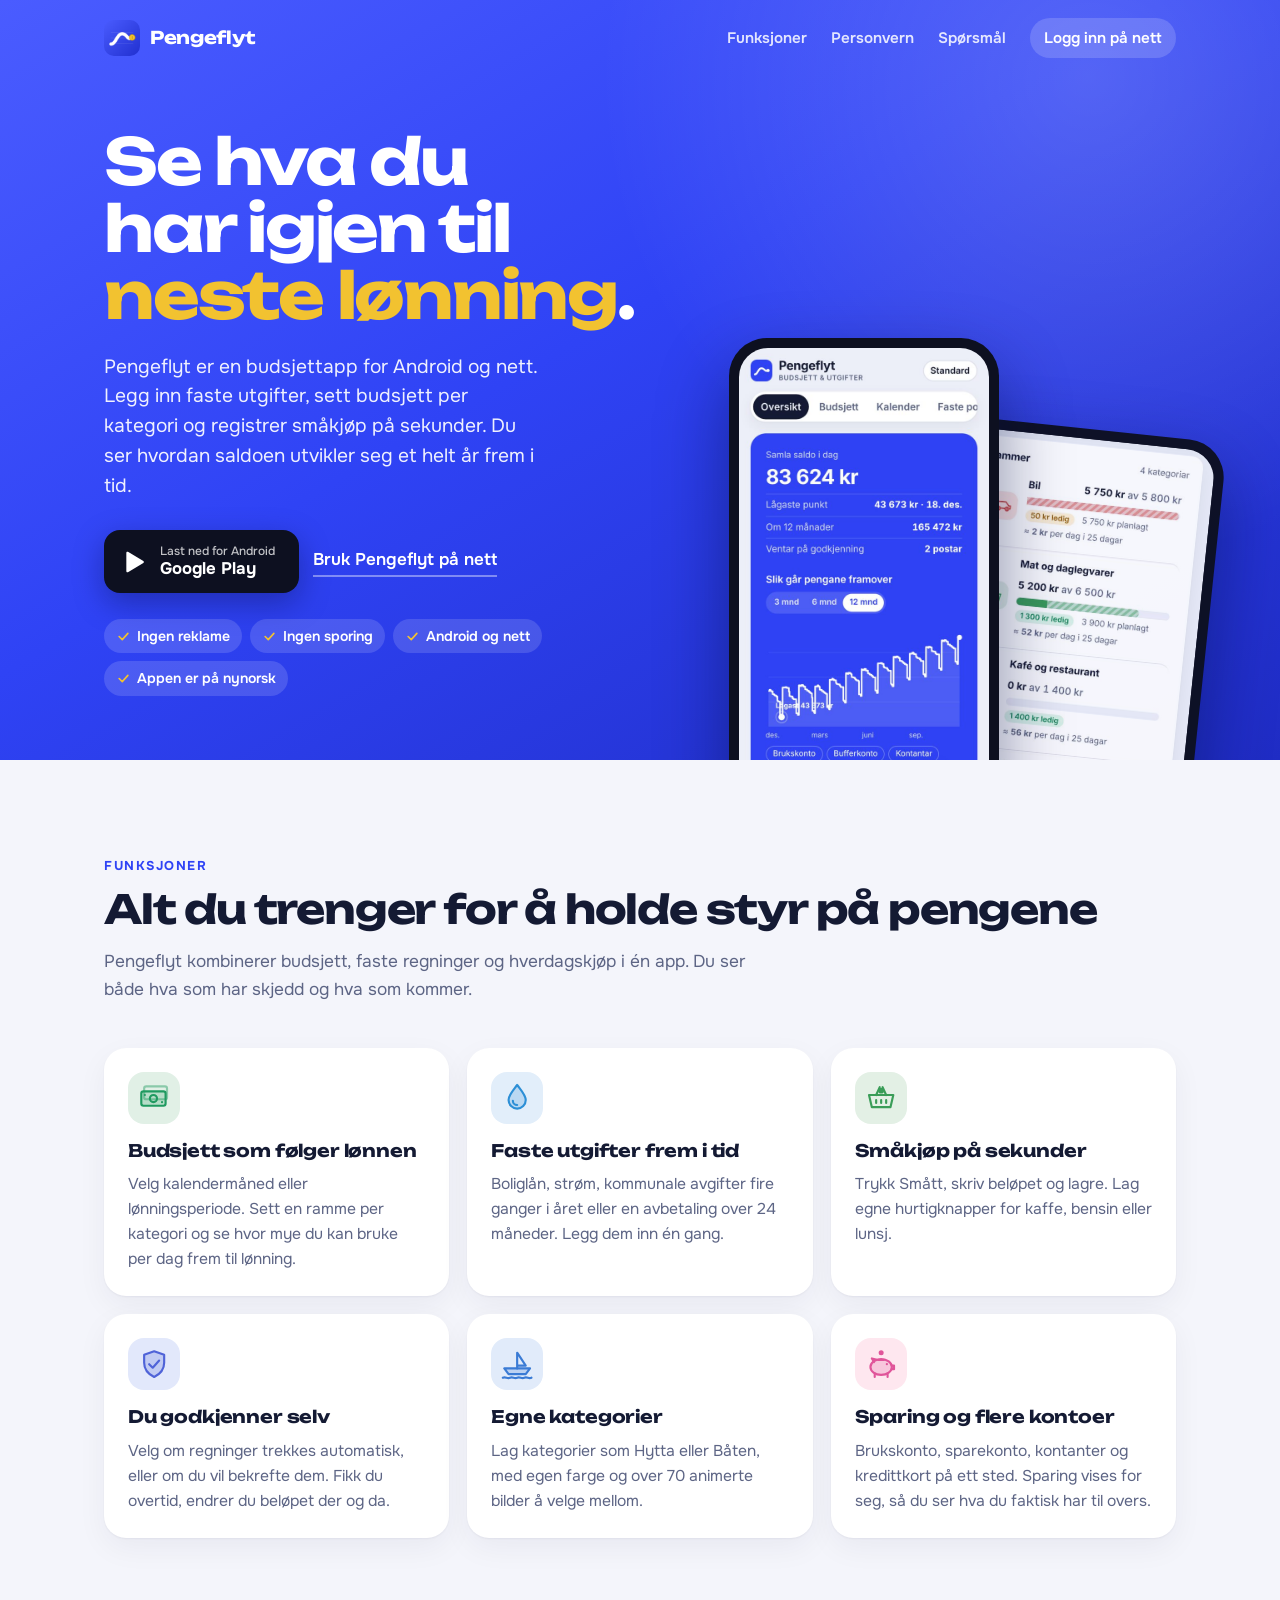
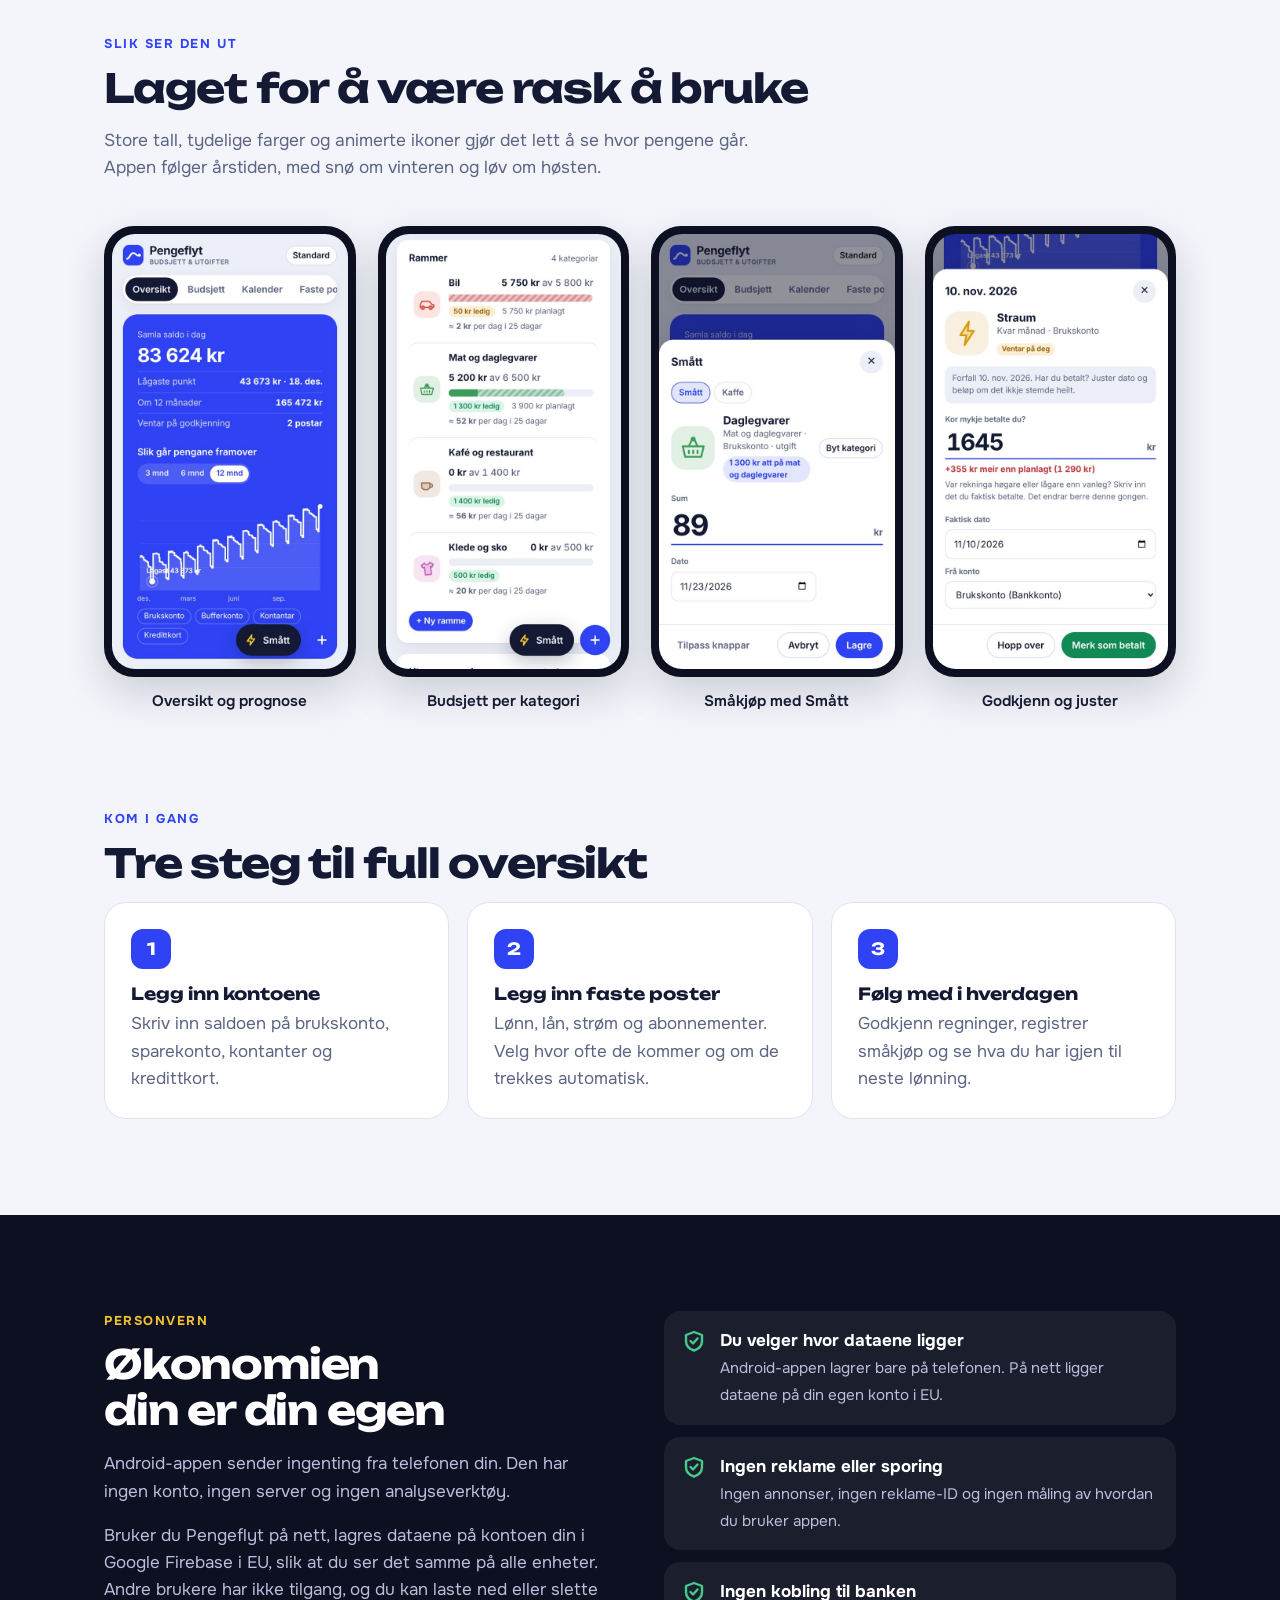
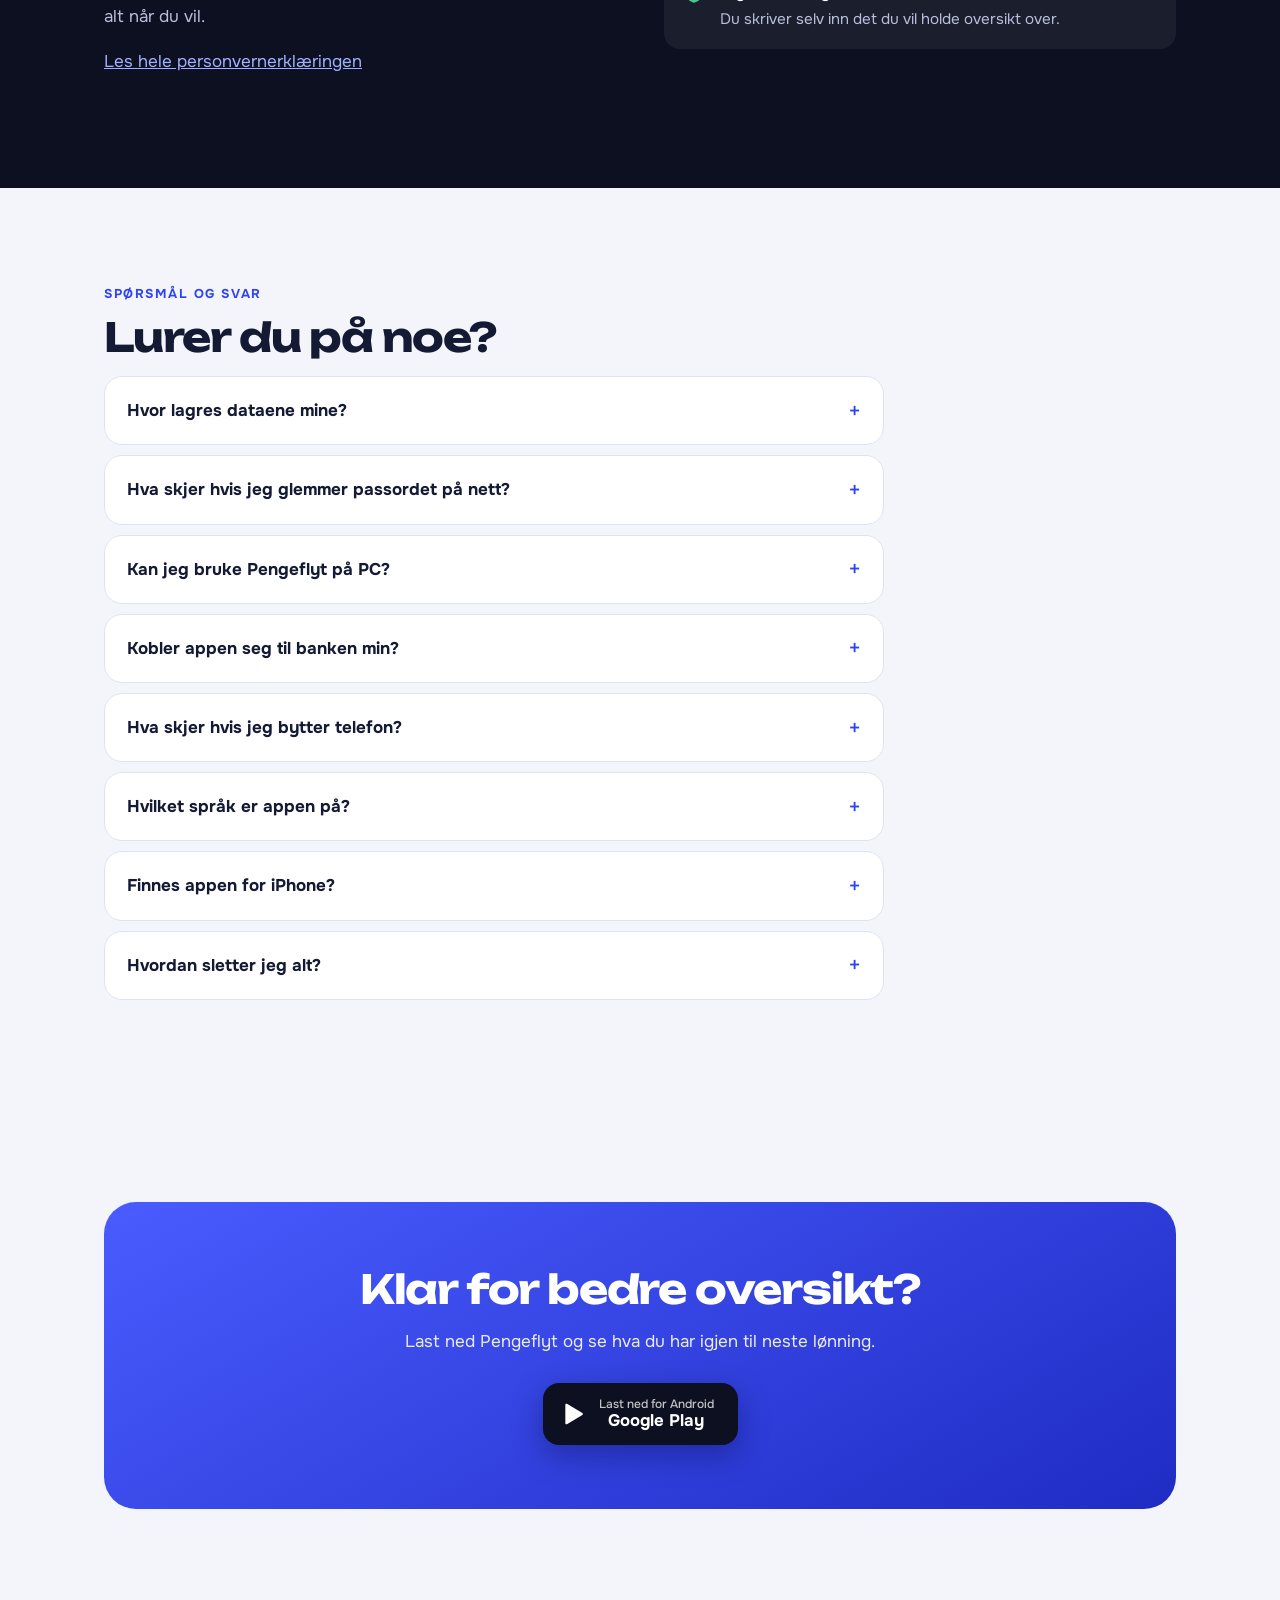
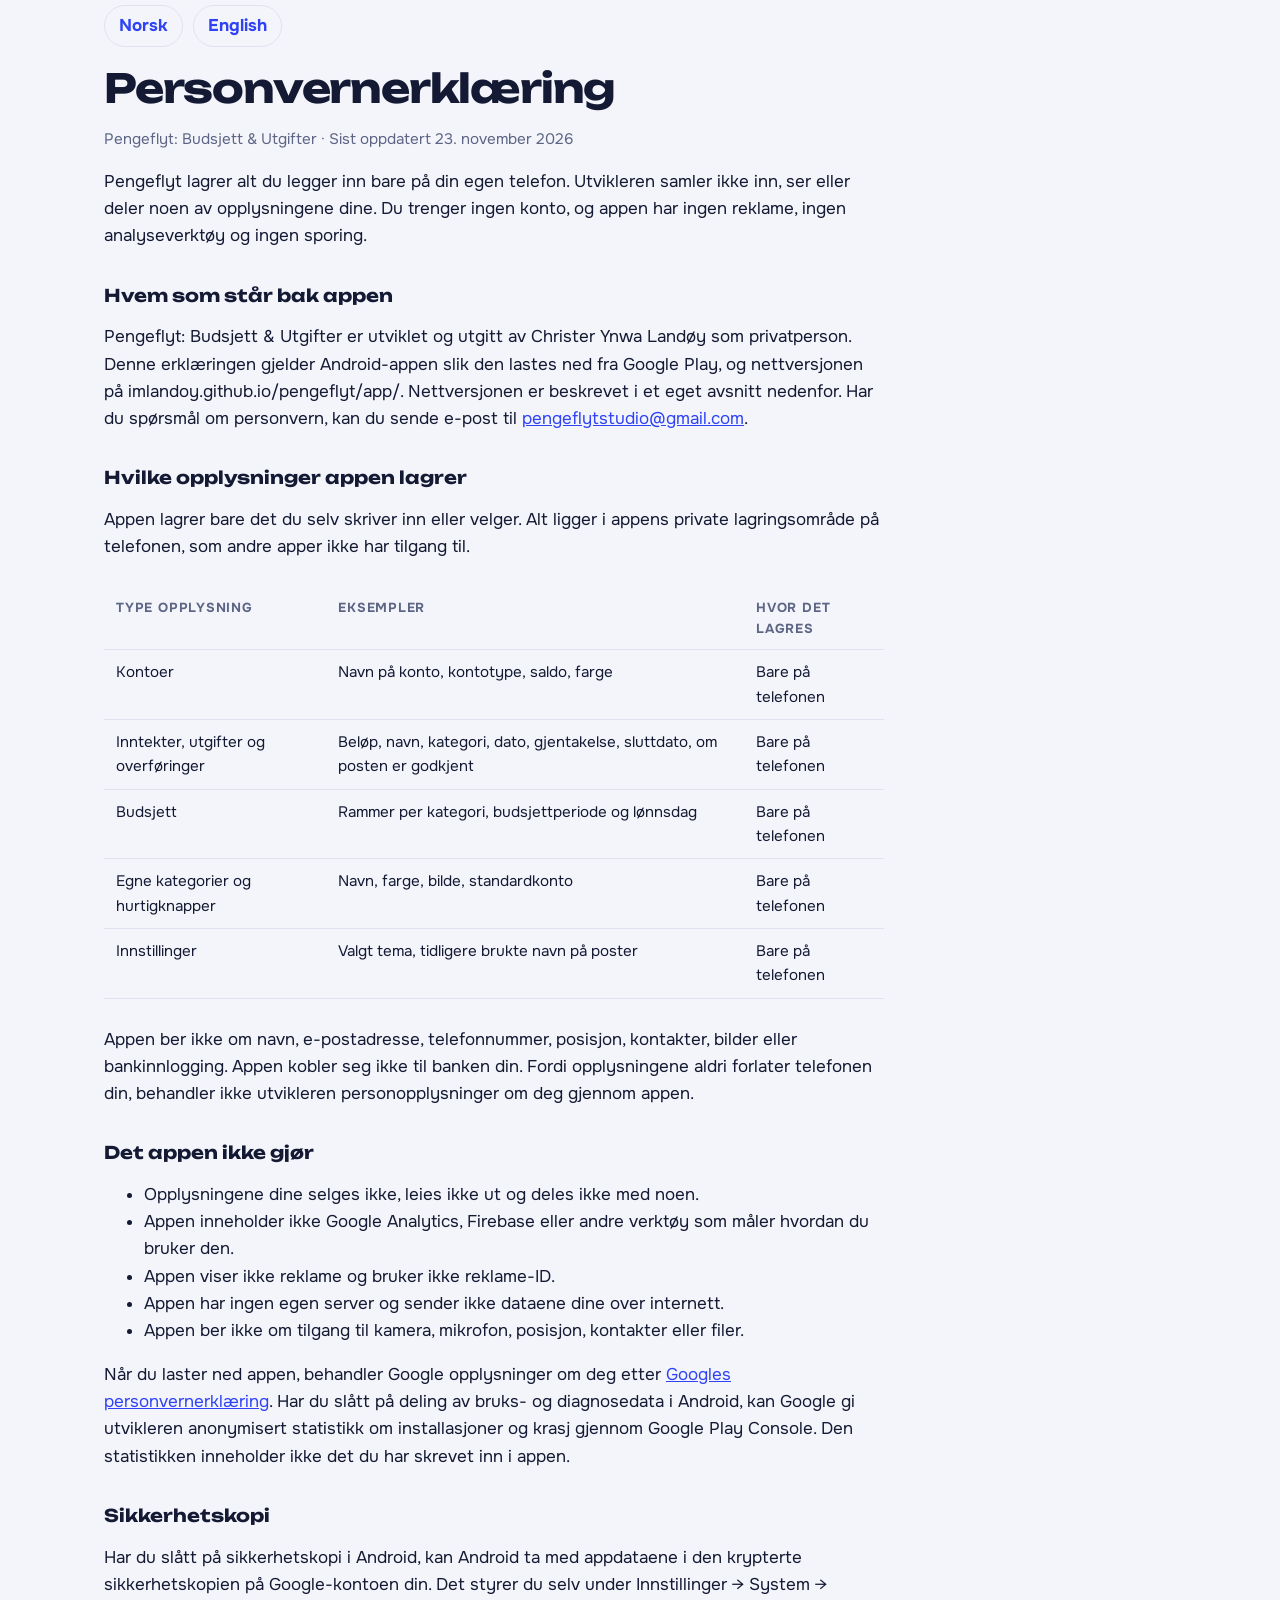
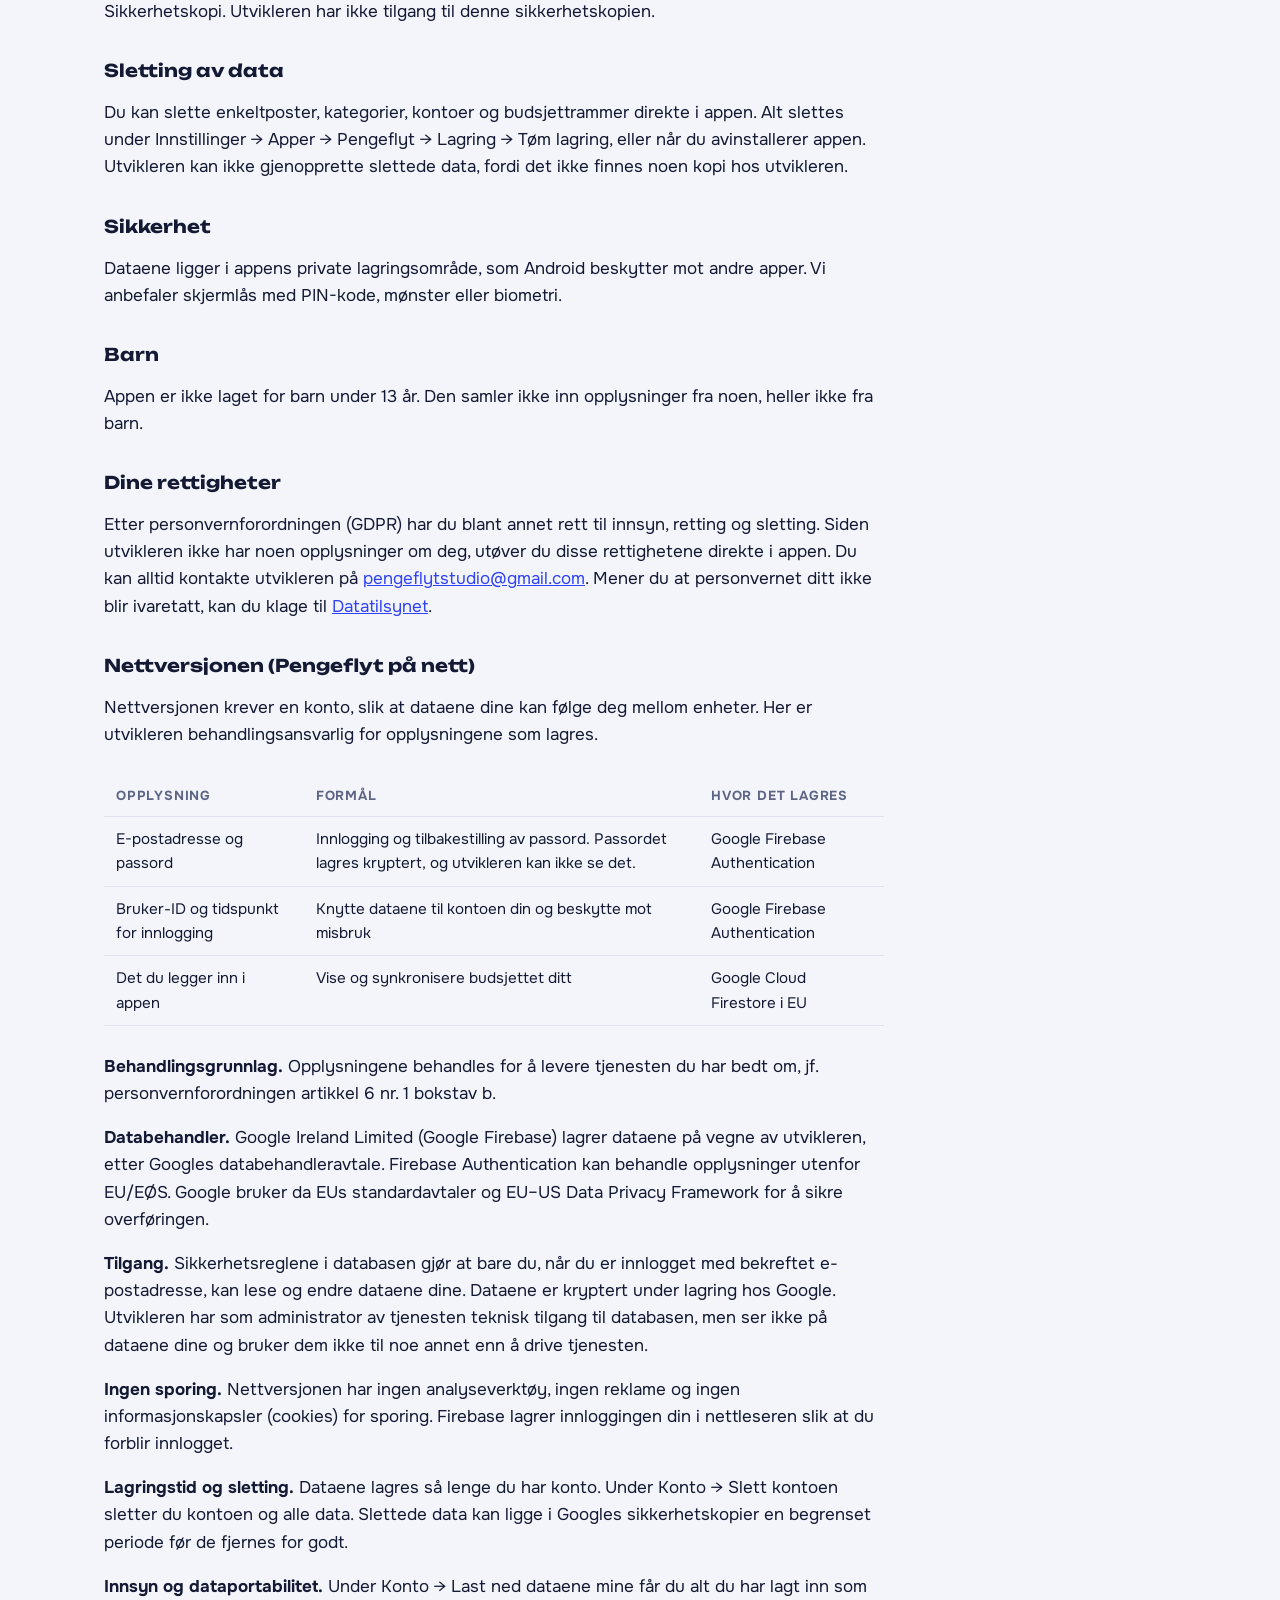
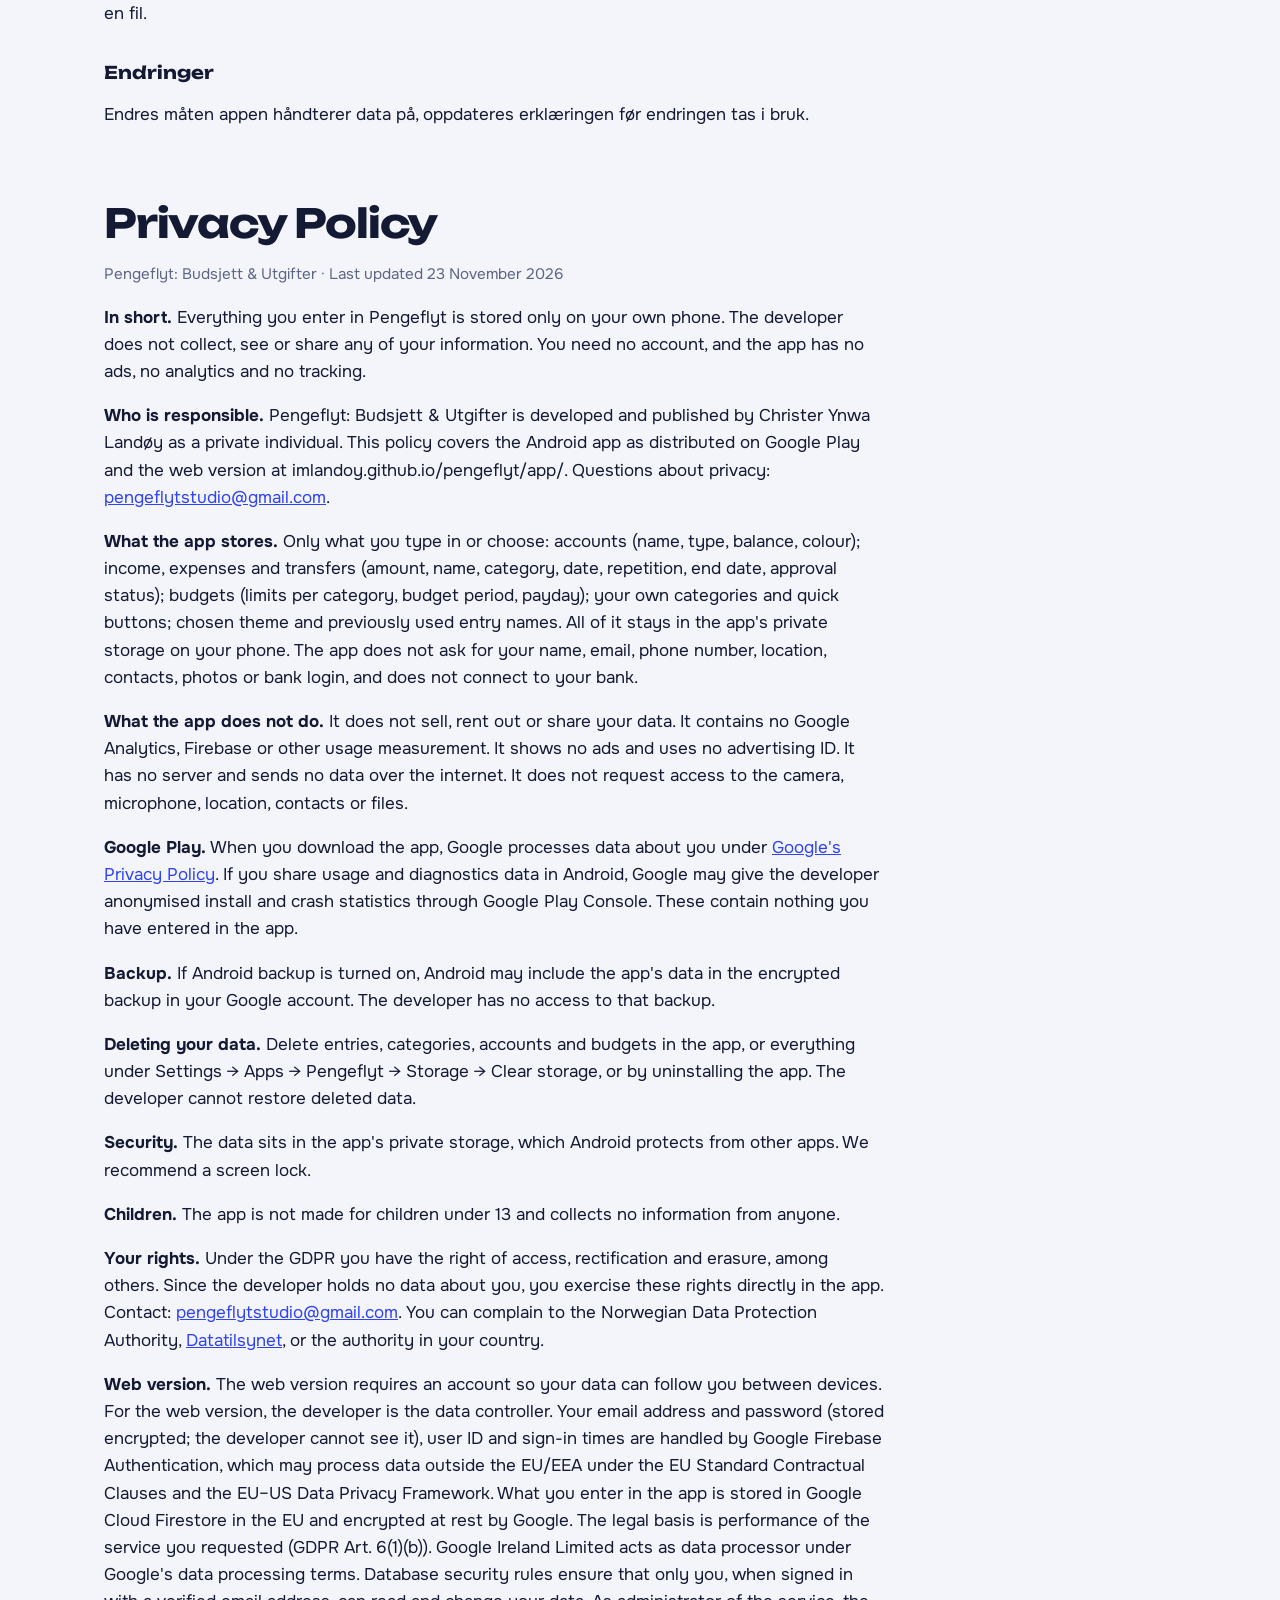
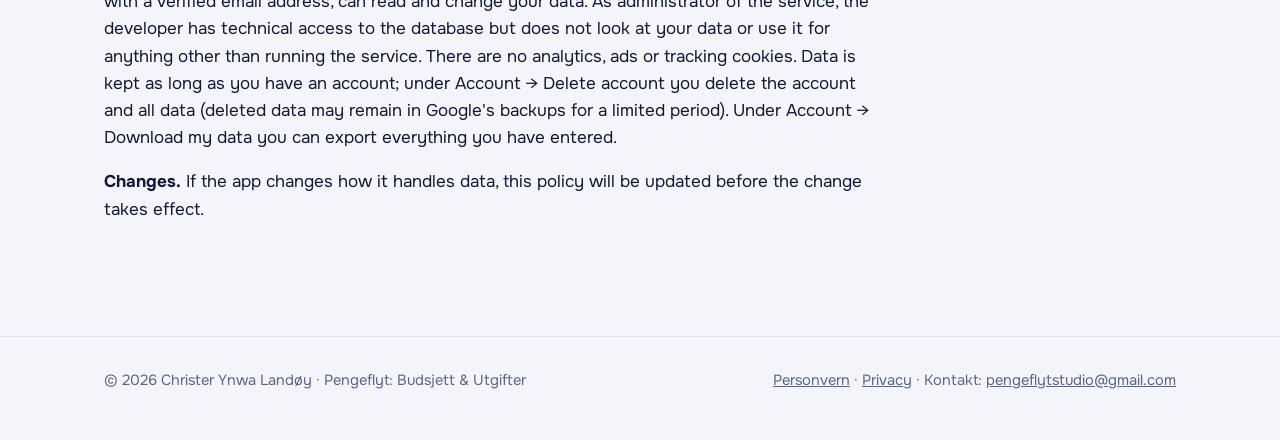
==== commit 63eb7800: "Add files via upload" ====
--- a/index.html
+++ b/index.html
@@ -264,7 +264,7 @@
           <span><svg viewBox="0 0 24 24" fill="none" stroke="currentColor" stroke-width="2.6" stroke-linecap="round" stroke-linejoin="round"><path d="M5 12l5 5 9-10"/></svg>Ingen reklame</span>
           <span><svg viewBox="0 0 24 24" fill="none" stroke="currentColor" stroke-width="2.6" stroke-linecap="round" stroke-linejoin="round"><path d="M5 12l5 5 9-10"/></svg>Ingen sporing</span>
           <span><svg viewBox="0 0 24 24" fill="none" stroke="currentColor" stroke-width="2.6" stroke-linecap="round" stroke-linejoin="round"><path d="M5 12l5 5 9-10"/></svg>Android og nett</span>
-          <span><svg viewBox="0 0 24 24" fill="none" stroke="currentColor" stroke-width="2.6" stroke-linecap="round" stroke-linejoin="round"><path d="M5 12l5 5 9-10"/></svg>Nynorsk og bokmål</span>
+          <span><svg viewBox="0 0 24 24" fill="none" stroke="currentColor" stroke-width="2.6" stroke-linecap="round" stroke-linejoin="round"><path d="M5 12l5 5 9-10"/></svg>Appen er på nynorsk</span>
         </div>
       </div>
       <div class="phones" aria-hidden="true">
@@ -342,7 +342,7 @@
       <details class="q"><summary>Kan jeg bruke Pengeflyt på PC?</summary><p>Ja. Gå til <a href="app/">Pengeflyt på nett</a> og lag en konto med e-post og passord. Da ser du det samme på PC, nettbrett og mobil.</p></details>
       <details class="q"><summary>Kobler appen seg til banken min?</summary><p>Nei. Du legger selv inn kontoer, saldo og poster. Det gir deg full kontroll og betyr at du aldri trenger å logge inn med BankID.</p></details>
       <details class="q"><summary>Hva skjer hvis jeg bytter telefon?</summary><p>Har du sikkerhetskopi slått på i Android, kan appdataene følge med til den nye telefonen via Google-kontoen din. Sikkerhetskopien er kryptert, og utvikleren har ikke tilgang til den.</p></details>
-      <details class="q"><summary>Kan jeg bruke appen på nynorsk?</summary><p>Ja. Du bytter mellom nynorsk og bokmål med NN/NB-bryteren øverst i appen.</p></details>
+      <details class="q"><summary>Hvilket språk er appen på?</summary><p>Pengeflyt er på nynorsk.</p></details>
       <details class="q"><summary>Finnes appen for iPhone?</summary><p>Ikke ennå. Pengeflyt er foreløpig bare tilgjengelig for Android via Google Play.</p></details>
       <details class="q"><summary>Hvordan sletter jeg alt?</summary><p>I Android-appen: slett appdataene under Innstillinger → Apper → Pengeflyt → Lagring, eller avinstaller appen. På nett: trykk Konto → Slett kontoen. Da slettes kontoen og alle dataene.</p></details>
     </div>
@@ -380,7 +380,7 @@
           <tr><td>Inntekter, utgifter og overføringer</td><td>Beløp, navn, kategori, dato, gjentakelse, sluttdato, om posten er godkjent</td><td>Bare på telefonen</td></tr>
           <tr><td>Budsjett</td><td>Rammer per kategori, budsjettperiode og lønnsdag</td><td>Bare på telefonen</td></tr>
           <tr><td>Egne kategorier og hurtigknapper</td><td>Navn, farge, bilde, standardkonto</td><td>Bare på telefonen</td></tr>
-          <tr><td>Innstillinger</td><td>Valgt tema og språk, tidligere brukte navn på poster</td><td>Bare på telefonen</td></tr>
+          <tr><td>Innstillinger</td><td>Valgt tema, tidligere brukte navn på poster</td><td>Bare på telefonen</td></tr>
         </tbody>
       </table></div>
       <p>Appen ber ikke om navn, e-postadresse, telefonnummer, posisjon, kontakter, bilder eller bankinnlogging. Appen kobler seg ikke til banken din. Fordi opplysningene aldri forlater telefonen din, behandler ikke utvikleren personopplysninger om deg gjennom appen.</p>
@@ -411,7 +411,6 @@
           <tr><td>E-postadresse og passord</td><td>Innlogging og tilbakestilling av passord. Passordet lagres kryptert, og utvikleren kan ikke se det.</td><td>Google Firebase Authentication</td></tr>
           <tr><td>Bruker-ID og tidspunkt for innlogging</td><td>Knytte dataene til kontoen din og beskytte mot misbruk</td><td>Google Firebase Authentication</td></tr>
           <tr><td>Det du legger inn i appen</td><td>Vise og synkronisere budsjettet ditt</td><td>Google Cloud Firestore i EU</td></tr>
-          <tr><td>Valgt språk</td><td>Vise innloggingssiden på riktig språk</td><td>Bare i nettleseren din</td></tr>
         </tbody>
       </table></div>
       <p><b>Behandlingsgrunnlag.</b> Opplysningene behandles for å levere tjenesten du har bedt om, jf. personvernforordningen artikkel 6 nr. 1 bokstav b.</p>
@@ -427,7 +426,7 @@
       <p class="meta">Pengeflyt: Budsjett &amp; Utgifter · Last updated 23 November 2026</p>
       <p><b>In short.</b> Everything you enter in Pengeflyt is stored only on your own phone. The developer does not collect, see or share any of your information. You need no account, and the app has no ads, no analytics and no tracking.</p>
       <p><b>Who is responsible.</b> Pengeflyt: Budsjett &amp; Utgifter is developed and published by Christer Ynwa Landøy as a private individual. This policy covers the Android app as distributed on Google Play and the web version at imlandoy.github.io/pengeflyt/app/. Questions about privacy: <a href="mailto:pengeflytstudio@gmail.com">pengeflytstudio@gmail.com</a>.</p>
-      <p><b>What the app stores.</b> Only what you type in or choose: accounts (name, type, balance, colour); income, expenses and transfers (amount, name, category, date, repetition, end date, approval status); budgets (limits per category, budget period, payday); your own categories and quick buttons; chosen theme, language and previously used entry names. All of it stays in the app's private storage on your phone. The app does not ask for your name, email, phone number, location, contacts, photos or bank login, and does not connect to your bank.</p>
+      <p><b>What the app stores.</b> Only what you type in or choose: accounts (name, type, balance, colour); income, expenses and transfers (amount, name, category, date, repetition, end date, approval status); budgets (limits per category, budget period, payday); your own categories and quick buttons; chosen theme and previously used entry names. All of it stays in the app's private storage on your phone. The app does not ask for your name, email, phone number, location, contacts, photos or bank login, and does not connect to your bank.</p>
       <p><b>What the app does not do.</b> It does not sell, rent out or share your data. It contains no Google Analytics, Firebase or other usage measurement. It shows no ads and uses no advertising ID. It has no server and sends no data over the internet. It does not request access to the camera, microphone, location, contacts or files.</p>
       <p><b>Google Play.</b> When you download the app, Google processes data about you under <a href="https://policies.google.com/privacy" rel="noopener">Google's Privacy Policy</a>. If you share usage and diagnostics data in Android, Google may give the developer anonymised install and crash statistics through Google Play Console. These contain nothing you have entered in the app.</p>
       <p><b>Backup.</b> If Android backup is turned on, Android may include the app's data in the encrypted backup in your Google account. The developer has no access to that backup.</p>
